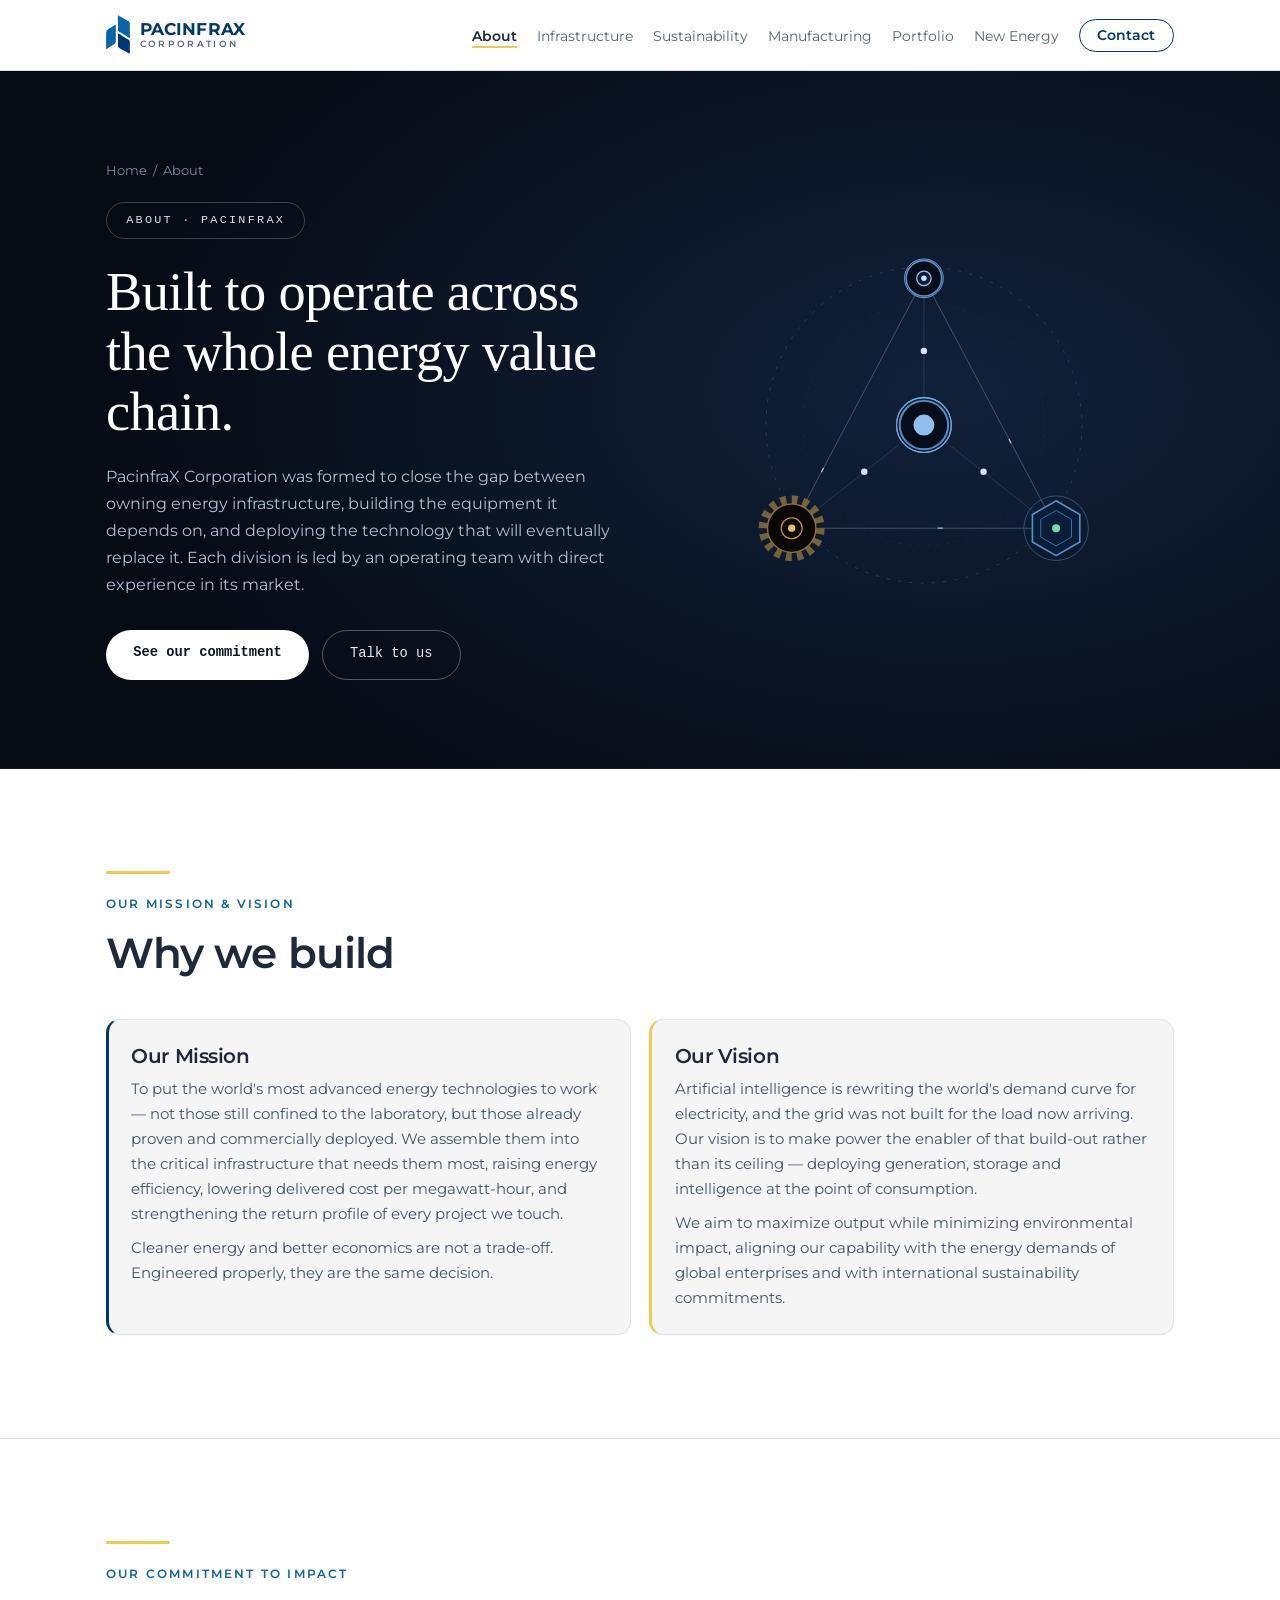
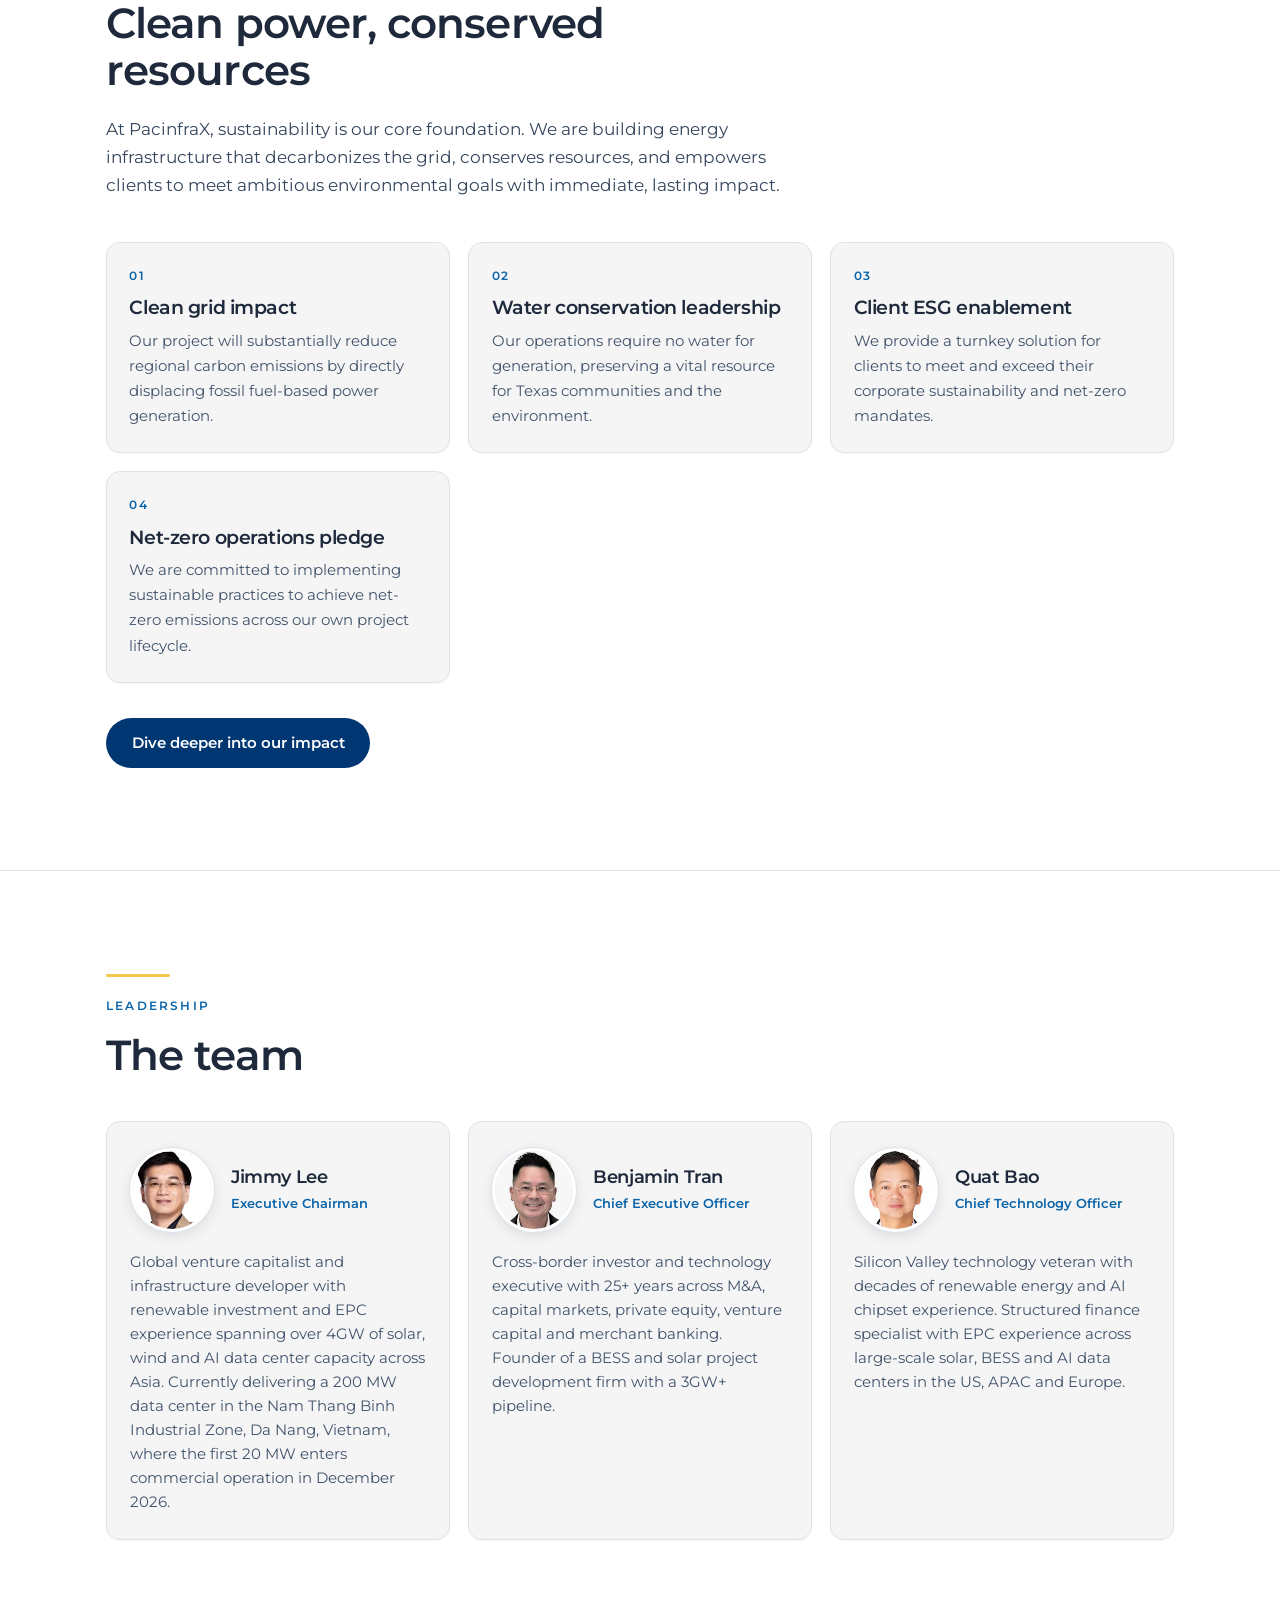
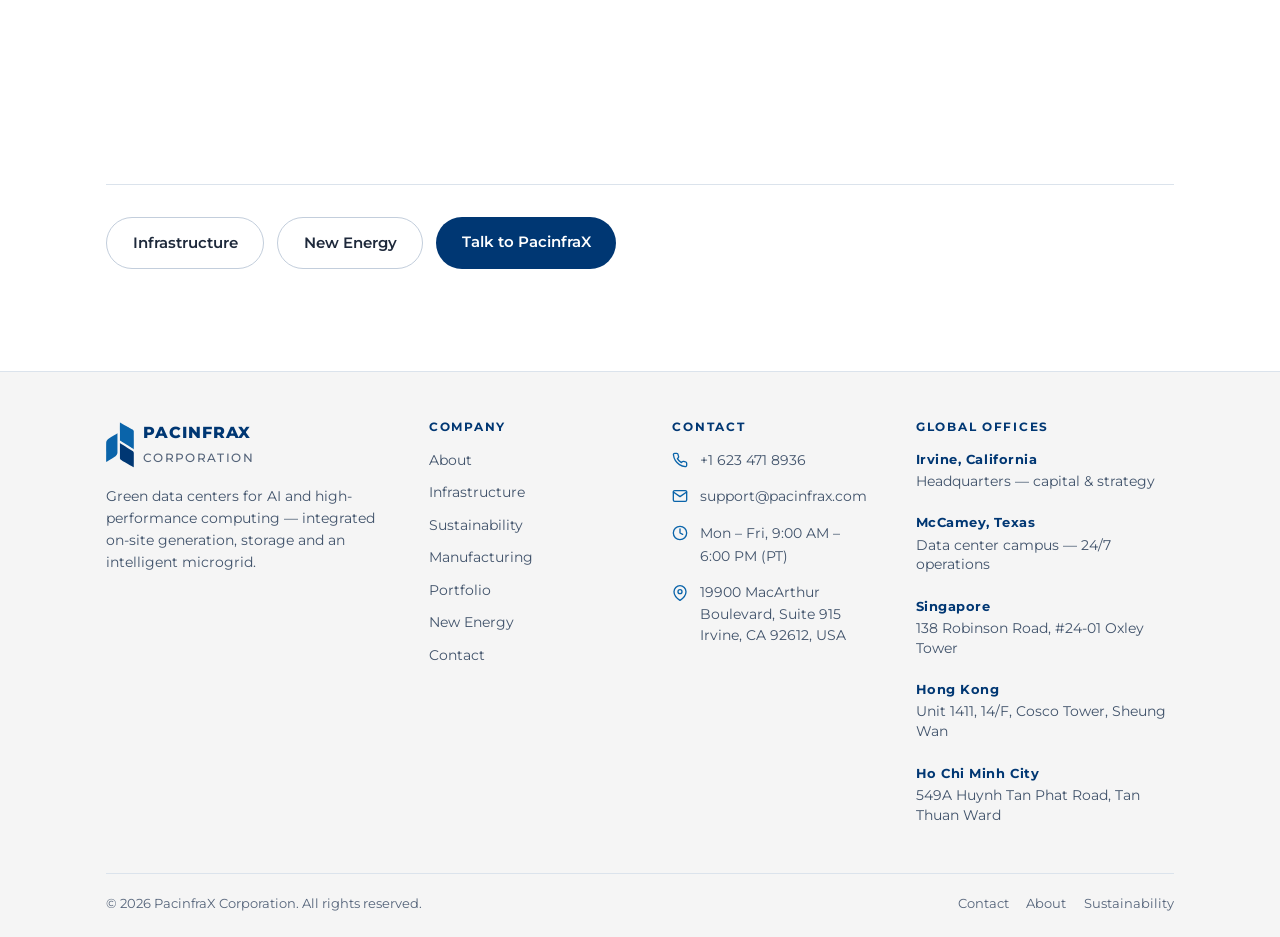
==== about.html @ c0b35119 "Initial commit: PacinfraX site with redesigned contact form Contact page: add section heading and sp" ====
<!DOCTYPE html>
<html lang="en">
<head>
  <meta charset="utf-8">
  <meta name="viewport" content="width=device-width, initial-scale=1">
  <meta name="color-scheme" content="light">
  <meta name="theme-color" content="#003773">

  <title>About — PacinfraX Corporation</title>
  <meta name="description" content="PacinfraX Corporation builds critical AI and energy infrastructure in underserved communities, creating skilled employment and expanding local tax base.">

  <link rel="icon" href="data:image/svg+xml,%3Csvg xmlns='http://www.w3.org/2000/svg' viewBox='0 0 48 48'%3E%3Crect width='48' height='48' rx='10' fill='%23FFFFFF'/%3E%3Cpath d='M20 8 8 15v18l12-7z' fill='%230A64AA'/%3E%3Cpath d='M28 8v18l12 7V15z' fill='%230A64AA'/%3E%3Cpath d='M28 28v12l12 7V35z' fill='%23003773'/%3E%3C/svg%3E">
  <link rel="preconnect" href="https://fonts.googleapis.com">
  <link rel="preconnect" href="https://fonts.gstatic.com" crossorigin>
  <link href="https://fonts.googleapis.com/css2?family=Montserrat:wght@400;500;600;700;800&display=swap" rel="stylesheet">
  <link rel="stylesheet" href="styles.css">
</head>

<body>

<!-- ═══ SITE NAVIGATION ════════════════════════════════════════════════
     The drawer is a checkbox + label. No JavaScript opens or closes it.
     ════════════════════════════════════════════════════════════════════ -->
<nav class="site-nav">
  <input type="checkbox" id="nav-toggle" class="nav-toggle" aria-label="Open navigation menu">

  <div class="wrap">
    <a class="brand" href="index.html">
      <svg viewBox="0 0 1264 2046" width="30" height="49" aria-hidden="true"><path fill="#0A64AA" d="M8.26,1354.25C8.52,935.13 8.63,911.96 10.32,902.00C20.80,840.54 50.66,790.71 98.43,754.98C105.84,749.44 515.99,496.00 517.55,496.00C517.81,496.00 517.90,695.91 517.76,940.25L517.50,1384.50L515.21,1396.00C503.65,1454.18 473.91,1502.65 429.50,1535.69C421.38,1541.73 10.11,1796.00 8.46,1796.00C8.19,1796.00 8.10,1597.21 8.26,1354.25ZM1254.14,1245.00C1248.78,1227.35 1231.68,1203.67 1214.29,1189.83C1210.80,1187.06 1077.80,1103.21 918.73,1003.49L629.50,822.19L629.25,415.10C629.11,191.19 629.17,8.00 629.39,8.00C630.38,8.00 1198.20,328.75 1203.50,332.30C1206.80,334.51 1214.06,340.86 1219.63,346.41C1237.31,364.03 1247.90,383.48 1253.72,409.03C1255.30,415.97 1255.44,442.14 1255.72,781.00C1256.09,1225.00 1256.00,1251.14 1254.14,1245.00Z"/><path fill="#003773" d="M970.58,1877.49C814.42,1789.32 683.35,1714.82 679.32,1711.94C659.83,1698.00 642.95,1674.69 635.17,1651.00C629.09,1632.47 629.61,1664.38 629.28,1287.24L628.98,943.97L637.24,949.14C742.50,1014.97 1199.19,1301.41 1203.50,1304.30C1212.73,1310.49 1228.94,1327.24 1235.59,1337.48C1245.78,1353.16 1252.65,1372.13 1254.96,1390.97C1256.18,1400.89 1256.46,2038.06 1255.25,2037.90C1254.84,2037.85 1126.73,1965.66 970.58,1877.49Z"/></svg>
      <span class="brand-text">
        <span class="brand-name">PACINFRAX</span>
        <i class="brand-suffix">CORPORATION</i>
      </span>
    </a>

    <ul class="nav-links">
        <li><a href="about.html" class="is-active">About</a></li>
        <li><a href="infrastructure.html">Infrastructure</a></li>
        <li><a href="sustainability.html">Sustainability</a></li>
        <li><a href="manufacturing.html">Manufacturing</a></li>
        <li><a href="portfolio.html">Portfolio</a></li>
        <li><a href="new-energy.html">New Energy</a></li>
        <li><a class="nav-cta" href="contact.html">Contact</a></li>
    </ul>

    <label class="nav-burger" for="nav-toggle" aria-hidden="true"><span></span></label>
  </div>

  <div class="nav-drawer" id="nav-drawer">
    <div class="nav-drawer-inner">
        <a href="index.html">Home</a>
        <a href="about.html" class="is-active">About</a>
        <a href="infrastructure.html">Infrastructure</a>
        <a href="sustainability.html">Sustainability</a>
        <a href="manufacturing.html">Manufacturing</a>
        <a href="portfolio.html">Portfolio</a>
        <a href="new-energy.html">New Energy</a>
        <a class="is-cta" href="contact.html">Contact</a>
    </div>
  </div>
</nav>


<!-- ═══ PAGE HERO ══════════════════════════════════════════════════════ -->
<section class="page-hero">
  <div class="wrap page-hero-grid">

    <div class="page-hero-copy">
      <nav class="page-hero-crumb" aria-label="Breadcrumb">
        <a href="index.html">Home</a> &nbsp;/&nbsp; About
      </nav>
      <span class="page-hero-pill">About · PacinfraX</span>
      <h1>Built to operate across the whole energy value chain.</h1>
      <p>PacinfraX Corporation was formed to close the gap between owning energy infrastructure, building the equipment it depends on, and deploying the technology that will eventually replace it. Each division is led by an operating team with direct experience in its market.</p>
      <div class="btn-row">
        <a class="btn-light" href="sustainability.html">See our commitment</a>
        <a class="btn-ghost" href="contact.html">Talk to us</a>
      </div>
    </div>

    <div class="page-hero-art"><svg viewBox="0 0 620 520" xmlns="http://www.w3.org/2000/svg" aria-hidden="true">
  <!-- outer dashed shell -->
  <g class="sv-orbit-dash">
    <circle cx="310" cy="268" r="196" fill="none" stroke="#2C4363"
            stroke-width="1.1" stroke-dasharray="4 10"/>
  </g>
  <circle cx="310" cy="268" r="150" fill="none" stroke="#22354E"
          stroke-width="1" stroke-dasharray="3 9" opacity=".6"/>

  <!-- triangle linking the three divisions -->
  <polygon points="310,86 146,396 474,396" fill="none" stroke="#3E5675" stroke-width="1.2"/>
  <polygon class="sv-trace" points="310,86 146,396 474,396" fill="none"
           stroke="#9EC2E8" stroke-width="1.6"/>

  <!-- spokes from the core -->
  <g stroke="#33496A" stroke-width="1" opacity=".8">
    <path d="M310 268 V96"/><path d="M310 268 L158 388"/><path d="M310 268 L462 388"/>
  </g>
  <circle class="sv-glow" cx="310" cy="176" r="4" fill="#CFE2F7"/>
  <circle class="sv-glow" cx="236" cy="326" r="4" fill="#CFE2F7" style="animation-delay:1.1s"/>
  <circle class="sv-glow" cx="384" cy="326" r="4" fill="#CFE2F7" style="animation-delay:2.2s"/>

  <!-- ── core ─────────────────────────────────────────────── -->
  <circle class="sv-ring-a" cx="310" cy="268" r="34" fill="none" stroke="#6FA8DC" stroke-width="1.4"/>
  <circle class="sv-ring-b" cx="310" cy="268" r="34" fill="none" stroke="#6FA8DC" stroke-width="1.4"/>
  <circle cx="310" cy="268" r="30" fill="#070E1A" stroke="#5B8FC9" stroke-width="2.4"/>
  <circle class="sv-glow" cx="310" cy="268" r="13" fill="#8FC0EC"/>

  <!-- ── vertex 01 · infrastructure ────────────────────────── -->
  <circle class="sv-ring-a" cx="310" cy="86" r="24" fill="none" stroke="#6FA8DC" stroke-width="1.2"/>
  <circle cx="310" cy="86" r="22" fill="#070E1A" stroke="#5B8FC9" stroke-width="2"/>
  <circle cx="310" cy="86" r="9" fill="#0C1F38" stroke="#9EC2E8" stroke-width="1.6"/>
  <circle class="sv-glow" cx="310" cy="86" r="3.4" fill="#CFE2F7"/>

  <!-- ── vertex 02 · manufacturing ─────────────────────────── -->
  <g class="sv-spin-slow" style="transform-box:view-box;transform-origin:146px 396px">
    <path d="M176.0 396.0L187.0 396.0L186.1 404.3L175.4 402.1Z" fill="#8A6F3C" opacity=".85"/><path d="M173.7 407.5L183.9 411.7L179.9 419.0L170.8 412.9Z" fill="#8A6F3C" opacity=".85"/><path d="M167.2 417.2L175.0 425.0L168.5 430.3L162.5 421.1Z" fill="#8A6F3C" opacity=".85"/><path d="M157.5 423.7L161.7 433.9L153.7 436.3L151.6 425.5Z" fill="#8A6F3C" opacity=".85"/><path d="M146.0 426.0L146.0 437.0L137.7 436.1L139.9 425.4Z" fill="#8A6F3C" opacity=".85"/><path d="M134.5 423.7L130.3 433.9L123.0 429.9L129.1 420.8Z" fill="#8A6F3C" opacity=".85"/><path d="M124.8 417.2L117.0 425.0L111.7 418.5L120.9 412.5Z" fill="#8A6F3C" opacity=".85"/><path d="M118.3 407.5L108.1 411.7L105.7 403.7L116.5 401.6Z" fill="#8A6F3C" opacity=".85"/><path d="M116.0 396.0L105.0 396.0L105.9 387.7L116.6 389.9Z" fill="#8A6F3C" opacity=".85"/><path d="M118.3 384.5L108.1 380.3L112.1 373.0L121.2 379.1Z" fill="#8A6F3C" opacity=".85"/><path d="M124.8 374.8L117.0 367.0L123.5 361.7L129.5 370.9Z" fill="#8A6F3C" opacity=".85"/><path d="M134.5 368.3L130.3 358.1L138.3 355.7L140.4 366.5Z" fill="#8A6F3C" opacity=".85"/><path d="M146.0 366.0L146.0 355.0L154.3 355.9L152.1 366.6Z" fill="#8A6F3C" opacity=".85"/><path d="M157.5 368.3L161.7 358.1L169.0 362.1L162.9 371.2Z" fill="#8A6F3C" opacity=".85"/><path d="M167.2 374.8L175.0 367.0L180.3 373.5L171.1 379.5Z" fill="#8A6F3C" opacity=".85"/><path d="M173.7 384.5L183.9 380.3L186.3 388.3L175.5 390.4Z" fill="#8A6F3C" opacity=".85"/>
  </g>
  <circle cx="146" cy="396" r="30" fill="#0B0803" stroke="#8A6F3C" stroke-width="1.8"/>
  <circle cx="146" cy="396" r="13" fill="none" stroke="#C9A227" stroke-width="1.4"/>
  <circle cx="146" cy="396" r="4.5" fill="#E3C05A"/>

  <!-- ── vertex 03 · new energy ────────────────────────────── -->
  <circle cx="474" cy="396" r="40" fill="none" stroke="#2F5580" stroke-width="1.2"/>
  <polygon points="474.0,362.0 503.4,379.0 503.4,413.0 474.0,430.0 444.6,413.0 444.6,379.0" fill="#0A1E3A" stroke="#5B8FC9" stroke-width="2"/>
  <polygon points="474.0,374.0 493.1,385.0 493.1,407.0 474.0,418.0 454.9,407.0 454.9,385.0" fill="none" stroke="#3E6FA8" stroke-width="1.2"/>
  <circle class="sv-glow" cx="474" cy="396" r="5" fill="#7FD4A8"/>
</svg></div>

  </div>
</section>


<!-- ═══ MISSION & VISION ═══════════════════════════════════════════════ -->
<section class="section" id="mission">
  <div class="wrap">
    <div class="gold-rule"></div>
    <div class="eyebrow">Our Mission &amp; Vision</div>
    <h2>Why we build</h2>

    <div class="grid grid-2">
      <div class="card mv-card mv-card--mission">
        <h3>Our Mission</h3>
        <p>To put the world's most advanced energy technologies to work &mdash; not those still
           confined to the laboratory, but those already proven and commercially deployed. We
           assemble them into the critical infrastructure that needs them most, raising energy
           efficiency, lowering delivered cost per megawatt-hour, and strengthening the return
           profile of every project we touch.</p>
        <p>Cleaner energy and better economics are not a trade-off. Engineered properly, they
           are the same decision.</p>
      </div>

      <div class="card mv-card mv-card--vision">
        <h3>Our Vision</h3>
        <p>Artificial intelligence is rewriting the world's demand curve for electricity, and the
           grid was not built for the load now arriving. Our vision is to make power the enabler
           of that build-out rather than its ceiling &mdash; deploying generation, storage and
           intelligence at the point of consumption.</p>
        <p>We aim to maximize output while minimizing environmental impact, aligning our capability
           with the energy demands of global enterprises and with international sustainability
           commitments.</p>
      </div>
    </div>
  </div>
</section>

<!-- ═══ COMMITMENT TO IMPACT ═══════════════════════════════════════════ -->
<section class="section rule impact" id="impact">
  <div class="wrap">
    <div class="gold-rule"></div>
    <div class="eyebrow">Our Commitment to Impact</div>
    <h2>Clean power, conserved resources</h2>
    <p class="lead">At PacinfraX, sustainability is our core foundation. We are building energy
       infrastructure that decarbonizes the grid, conserves resources, and empowers clients to meet
       ambitious environmental goals with immediate, lasting impact.</p>

    <div class="grid grid-2">
      <div class="card">
        <div class="card-label">01</div>
        <h3>Clean grid impact</h3>
        <p>Our project will substantially reduce regional carbon emissions by directly displacing
           fossil fuel-based power generation.</p>
      </div>
      <div class="card">
        <div class="card-label">02</div>
        <h3>Water conservation leadership</h3>
        <p>Our operations require no water for generation, preserving a vital resource for Texas
           communities and the environment.</p>
      </div>
      <div class="card">
        <div class="card-label">03</div>
        <h3>Client ESG enablement</h3>
        <p>We provide a turnkey solution for clients to meet and exceed their corporate
           sustainability and net-zero mandates.</p>
      </div>
      <div class="card">
        <div class="card-label">04</div>
        <h3>Net-zero operations pledge</h3>
        <p>We are committed to implementing sustainable practices to achieve net-zero emissions
           across our own project lifecycle.</p>
      </div>
    </div>

    <div class="btn-row">
      <a class="btn btn-primary" href="new-energy.html">Dive deeper into our impact</a>
    </div>
  </div>
</section>

<!-- ═══ LEADERSHIP ═════════════════════════════════════════════════════ -->
<section class="section rule" id="divisions">
  <div class="wrap">
    <div class="gold-rule"></div>
    <div class="eyebrow">Leadership</div>
    <h2>The team</h2>
    <div class="team-grid">
      <div class="team-card">
        <div class="team-head">
          <img class="team-avatar" src="[data-uri]" alt="Jimmy Lee"
               loading="lazy" decoding="async" width="320" height="320">
          <div>
            <h3>Jimmy Lee</h3>
            <div class="team-role">Executive Chairman</div>
          </div>
        </div>
        <p>Global venture capitalist and infrastructure developer with renewable investment and EPC experience spanning over 4GW of solar, wind and AI data center capacity across Asia. Currently delivering a 200 MW data center in the Nam Thang Binh Industrial Zone, Da Nang, Vietnam, where the first 20 MW enters commercial operation in December 2026.</p>
      </div>

      <div class="team-card">
        <div class="team-head">
          <img class="team-avatar" src="[data-uri]" alt="Benjamin Tran"
               loading="lazy" decoding="async" width="320" height="320">
          <div>
            <h3>Benjamin Tran</h3>
            <div class="team-role">Chief Executive Officer</div>
          </div>
        </div>
        <p>Cross-border investor and technology executive with 25+ years across M&amp;A, capital markets, private equity, venture capital and merchant banking. Founder of a BESS and solar project development firm with a 3GW+ pipeline.</p>
      </div>

      <div class="team-card">
        <div class="team-head">
          <img class="team-avatar" src="[data-uri]" alt="Quat Bao"
               loading="lazy" decoding="async" width="320" height="320">
          <div>
            <h3>Quat Bao</h3>
            <div class="team-role">Chief Technology Officer</div>
          </div>
        </div>
        <p>Silicon Valley technology veteran with decades of renewable energy and AI chipset experience. Structured finance specialist with EPC experience across large-scale solar, BESS and AI data centers in the US, APAC and Europe.</p>
      </div>
    </div>
  </div>
</section>

<!-- ═══ ONWARD NAVIGATION ══════════════════════════════════════════════ -->
<section class="section">
  <div class="wrap">
    <div class="page-next">
      <a class="btn btn-secondary" href="infrastructure.html">Infrastructure</a>
      <a class="btn btn-secondary" href="new-energy.html">New Energy</a>
      <a class="btn btn-primary" href="contact.html">Talk to PacinfraX</a>
    </div>
  </div>
</section>


<!-- ═══ FOOTER ═════════════════════════════════════════════════════════ -->
<footer class="site-footer">
  <div class="wrap">
    <div class="footer-top">

      <div class="footer-col footer-brand">
        <a class="brand" href="index.html" aria-label="PacinfraX Corporation home">
          <svg viewBox="0 0 1264 2046" width="30" height="49" aria-hidden="true"><path fill="#0A64AA" d="M8.26,1354.25C8.52,935.13 8.63,911.96 10.32,902.00C20.80,840.54 50.66,790.71 98.43,754.98C105.84,749.44 515.99,496.00 517.55,496.00C517.81,496.00 517.90,695.91 517.76,940.25L517.50,1384.50L515.21,1396.00C503.65,1454.18 473.91,1502.65 429.50,1535.69C421.38,1541.73 10.11,1796.00 8.46,1796.00C8.19,1796.00 8.10,1597.21 8.26,1354.25ZM1254.14,1245.00C1248.78,1227.35 1231.68,1203.67 1214.29,1189.83C1210.80,1187.06 1077.80,1103.21 918.73,1003.49L629.50,822.19L629.25,415.10C629.11,191.19 629.17,8.00 629.39,8.00C630.38,8.00 1198.20,328.75 1203.50,332.30C1206.80,334.51 1214.06,340.86 1219.63,346.41C1237.31,364.03 1247.90,383.48 1253.72,409.03C1255.30,415.97 1255.44,442.14 1255.72,781.00C1256.09,1225.00 1256.00,1251.14 1254.14,1245.00Z"/><path fill="#003773" d="M970.58,1877.49C814.42,1789.32 683.35,1714.82 679.32,1711.94C659.83,1698.00 642.95,1674.69 635.17,1651.00C629.09,1632.47 629.61,1664.38 629.28,1287.24L628.98,943.97L637.24,949.14C742.50,1014.97 1199.19,1301.41 1203.50,1304.30C1212.73,1310.49 1228.94,1327.24 1235.59,1337.48C1245.78,1353.16 1252.65,1372.13 1254.96,1390.97C1256.18,1400.89 1256.46,2038.06 1255.25,2037.90C1254.84,2037.85 1126.73,1965.66 970.58,1877.49Z"/></svg>
          <span>
            <span class="brand-name">PACINFRAX</span><br>
            <i class="brand-suffix">CORPORATION</i>
          </span>
        </a>
        <p>Green data centers for AI and high-performance computing &mdash; integrated on-site generation, storage and an intelligent microgrid.</p>
      </div>

      <div class="footer-col">
        <h4>Company</h4>
        <ul>
          <li><a href="about.html">About</a></li>
          <li><a href="infrastructure.html">Infrastructure</a></li>
          <li><a href="sustainability.html">Sustainability</a></li>
          <li><a href="manufacturing.html">Manufacturing</a></li>
          <li><a href="portfolio.html">Portfolio</a></li>
          <li><a href="new-energy.html">New Energy</a></li>
          <li><a href="contact.html">Contact</a></li>
        </ul>
      </div>

      <div class="footer-col">
        <h4>Contact</h4>
        <div class="footer-contact">
          <div class="footer-contact-row">
            <svg viewBox="0 0 24 24" fill="none" stroke="currentColor" stroke-width="2" stroke-linecap="round" stroke-linejoin="round"><path d="M22 16.92v3a2 2 0 0 1-2.18 2 19.79 19.79 0 0 1-8.63-3.07 19.5 19.5 0 0 1-6-6 19.79 19.79 0 0 1-3.07-8.67A2 2 0 0 1 4.11 2h3a2 2 0 0 1 2 1.72 12.84 12.84 0 0 0 .7 2.81 2 2 0 0 1-.45 2.11L8.09 9.91a16 16 0 0 0 6 6l1.27-1.27a2 2 0 0 1 2.11-.45 12.84 12.84 0 0 0 2.81.7A2 2 0 0 1 22 16.92z"/></svg>
            <a href="tel:+16234718936">+1 623 471 8936</a>
          </div>
          <div class="footer-contact-row">
            <svg viewBox="0 0 24 24" fill="none" stroke="currentColor" stroke-width="2" stroke-linecap="round" stroke-linejoin="round"><path d="M4 4h16c1.1 0 2 .9 2 2v12c0 1.1-.9 2-2 2H4c-1.1 0-2-.9-2-2V6c0-1.1.9-2 2-2z"/><polyline points="22,6 12,13 2,6"/></svg>
            <a href="mailto:support@pacinfrax.com">support@pacinfrax.com</a>
          </div>
          <div class="footer-contact-row">
            <svg viewBox="0 0 24 24" fill="none" stroke="currentColor" stroke-width="2" stroke-linecap="round" stroke-linejoin="round"><circle cx="12" cy="12" r="10"/><polyline points="12 6 12 12 16 14"/></svg>
            <span>Mon &ndash; Fri, 9:00 AM &ndash; 6:00 PM (PT)</span>
          </div>
          <div class="footer-contact-row">
            <svg viewBox="0 0 24 24" fill="none" stroke="currentColor" stroke-width="2" stroke-linecap="round" stroke-linejoin="round"><path d="M21 10c0 7-9 13-9 13s-9-6-9-13a9 9 0 0 1 18 0z"/><circle cx="12" cy="10" r="3"/></svg>
            <address>19900 MacArthur Boulevard, Suite 915<br>Irvine, CA 92612, USA</address>
          </div>
        </div>
      </div>

      <div class="footer-col">
        <h4>Global Offices</h4>
        <ul class="footer-offices">
          <li><b>Irvine, California</b><span>Headquarters &mdash; capital &amp; strategy</span></li>
          <li><b>McCamey, Texas</b><span>Data center campus &mdash; 24/7 operations</span></li>
          <li><b>Singapore</b><span>138 Robinson Road, #24-01 Oxley Tower</span></li>
          <li><b>Hong Kong</b><span>Unit 1411, 14/F, Cosco Tower, Sheung Wan</span></li>
          <li><b>Ho Chi Minh City</b><span>549A Huynh Tan Phat Road, Tan Thuan Ward</span></li>
        </ul>
      </div>

    </div>

    <div class="footer-bottom">
      <span>&copy; 2026 PacinfraX Corporation. All rights reserved.</span>
      <nav aria-label="Legal">
        <a href="contact.html">Contact</a>
        <a href="about.html">About</a>
        <a href="sustainability.html">Sustainability</a>
      </nav>
    </div>
  </div>
</footer>


<!-- Progressive enhancement only: closes the drawer after a link is tapped.
     Navigation works identically without it. -->
<script>
(function () {
  var toggle = document.getElementById('nav-toggle');
  var drawer = document.getElementById('nav-drawer');
  if (!toggle || !drawer) return;
  drawer.addEventListener('click', function (e) {
    if (e.target.closest('a')) toggle.checked = false;
  });
})();
</script>

</body>
</html>
---- styles.css ----
/* ==========================================================================
   PACINFRAX CORPORATION — STYLESHEET
   --------------------------------------------------------------------------
   Single stylesheet shared by every page. No build step, no preprocessor.

   CONTENTS
     01  Design tokens .......... brand colors, spacing, type scale
     02  Base & reset
     03  Layout primitives ...... .wrap, .section, .rule
     04  Typography ............. headings, .lead, .eyebrow, .gold-rule
     05  Navigation ............. desktop nav + CSS-only mobile drawer
     06  Buttons
     07  Hero
     08  Cards & grids .......... .card, .grid-2, .grid-3, .grid-4
     09  Orbital system ......... animated platform diagram (index)
     10  Theme cycle ............ 3-business panels (index)
     11  Metrics ................ .stat-band, .kpi-row, .metric-panel
     12  Specification lists
     13  Team
     14  Forms
     15  Footer
     16  Motion preferences

   CONVENTIONS
     · Colors are only ever referenced through custom properties (section 01).
       Change a brand color once there and it propagates everywhere.
     · Class names are lowercase, hyphenated, and describe the component
       rather than its appearance (.stat-band, not .blue-box).
     · Layout uses CSS Grid with auto-fit so components reflow without
       breakpoint-specific overrides wherever possible.
     · All animation is CSS keyframes. No JavaScript drives any visual state.
       Content is never hidden pending an animation — if animation fails,
       the page degrades to a readable static layout.
   ========================================================================== */


/* ==========================================================================
   01 · DESIGN TOKENS
   Source: PacinfraX brand guideline (PACINFRAX-COR.ai)
   ========================================================================== */
:root {
  /* --- brand palette --- */
  --color-navy:        #003773;  /* primary   — buttons, panels, wordmark   */
  --color-blue:        #0A64AA;  /* secondary — eyebrows, figures, icons    */
  --color-gold:        #F2C94C;  /* accent    — rules, active indicators    */
  --color-gold-ink:    #7A5B00;  /* accent, safe for text on white          */
  --color-slate:       #1E293B;  /* primary text                            */
  --color-cream:       #FFECD4;  /* brand tint                              */

  /* --- surfaces & text --- */
  --color-bg:          #FFFFFF;
  --color-surface:     #F5F5F5;  /* cards, raised blocks                    */
  --color-border:      #DBE3EC;
  --color-text:        var(--color-slate);
  --color-text-muted:  #55647A;
  --color-text-body:   #41536B;
  --color-text-lead:   #34455C;

  /* --- typography --- */
  --font-sans: 'Montserrat', -apple-system, BlinkMacSystemFont,
               'Segoe UI Variable', 'Segoe UI', sans-serif;

  /* --- layout --- */
  --wrap-max:  1180px;
  --wrap-pad:  clamp(1.25rem, 5vw, 3.5rem);
  --radius:    14px;
  --radius-lg: 16px;

  /* --- elevation --- */
  --shadow-sm: 0 1px 2px rgba(30, 41, 59, .04);
  --shadow-md: 0 8px 24px rgba(30, 41, 59, .08);
  --shadow-lg: 0 10px 28px rgba(0, 55, 115, .13);

  /* --- motion --- */
  --ease: cubic-bezier(.2, .8, .2, 1);
}


/* ==========================================================================
   02 · BASE & RESET
   ========================================================================== */
*, *::before, *::after { box-sizing: border-box; }

html {
  scroll-behavior: smooth;
  -webkit-text-size-adjust: 100%;
}

body {
  margin: 0;
  background: var(--color-bg);
  color: var(--color-text);
  font-family: var(--font-sans);
  font-size: clamp(1rem, .4vw + .92rem, 1.08rem);
  line-height: 1.65;
  overflow-x: hidden;
  -webkit-font-smoothing: antialiased;
}

img, svg { max-width: 100%; display: block; }
a        { color: inherit; }


/* ==========================================================================
   03 · LAYOUT PRIMITIVES
   .wrap     — centered max-width container, used inside every <section>
   .section  — vertical rhythm
   .rule     — hairline divider above a section
   ========================================================================== */
.wrap {
  width: 100%;
  max-width: var(--wrap-max);
  margin-inline: auto;
  padding-inline: var(--wrap-pad);
}

.section { padding-block: clamp(3.5rem, 8vw, 6.5rem); position: relative; }
.rule    { border-top: 1px solid var(--color-border); }

/* two-column split; stacks below 900px */
.split { display: grid; gap: clamp(1.6rem, 4vw, 3.4rem); align-items: start; }
@media (min-width: 900px) { .split { grid-template-columns: 1.02fr .98fr; } }


/* ==========================================================================
   04 · TYPOGRAPHY
   ========================================================================== */
h1, h2, h3, h4 {
  margin: 0;
  line-height: 1.14;
  letter-spacing: -.022em;
  font-weight: 600;
}
h1 { font-size: clamp(1.95rem, 5vw,   3.7rem);  max-width: 19ch; }
h2 { font-size: clamp(1.65rem, 3.4vw, 2.6rem);  max-width: 24ch; }
h3 { font-size: clamp(1.12rem, 1.5vw, 1.3rem); }

p {
  margin: 1rem 0 0;
  color: var(--color-text-body);
  max-width: 66ch;
}
strong { color: var(--color-text); font-weight: 600; }

/* section label above an h2 */
.eyebrow {
  font-size: .72rem;
  letter-spacing: .19em;
  text-transform: uppercase;
  color: var(--color-blue);
  font-weight: 600;
  margin-bottom: 1rem;
}

/* intro paragraph under a heading */
.lead {
  font-size: clamp(1.06rem, 1.3vw, 1.24rem);
  color: var(--color-text-lead);
  max-width: 62ch;
  margin: 1.35rem 0 0;
}

/* short gold bar used to open a major section */
.gold-rule {
  height: 3px;
  width: 64px;
  background: var(--color-gold);
  border-radius: 3px;
  margin-bottom: 1.3rem;
}

.text-blue { color: var(--color-blue); }


/* ==========================================================================
   05 · NAVIGATION
   The mobile drawer is a hidden checkbox plus a <label>. No JavaScript is
   involved in opening or closing it, so it cannot fail on any device.
   ========================================================================== */
.site-nav {
  position: sticky;
  top: 0;
  z-index: 60;
  background: rgba(255, 255, 255, .93);
  -webkit-backdrop-filter: blur(12px);
          backdrop-filter: blur(12px);
  border-bottom: 1px solid var(--color-border);
}
.site-nav .wrap {
  display: flex;
  align-items: center;
  justify-content: space-between;
  gap: 1rem;
  padding-block: .95rem;
}

/* --- brand lockup --- */
.brand { display: flex; align-items: center; gap: .6rem; text-decoration: none; }
.brand svg { width: 24px; height: auto; flex: none; }
.brand-text   { display: flex; flex-direction: column; line-height: 1; }
.brand-name   { font-weight: 700; font-size: 1.06rem; letter-spacing: .01em;
                color: var(--color-navy); }
.brand-suffix { font-style: normal; font-size: .56rem; letter-spacing: .26em;
                color: var(--color-text-muted); font-weight: 600; margin-top: 2px; }

/* --- desktop links --- */
.nav-links { display: flex; gap: 1.25rem; list-style: none; margin: 0; padding: 0;
             align-items: center; }
.nav-links a { text-decoration: none; color: var(--color-text-muted);
               font-size: .855rem; white-space: nowrap; transition: color .2s; }
.nav-links a:hover { color: var(--color-text); }
.nav-links a.is-active { color: var(--color-text); font-weight: 600;
                         border-bottom: 2px solid var(--color-gold); padding-bottom: 2px; }

.nav-cta { border: 1px solid var(--color-navy); color: var(--color-navy) !important;
           border-radius: 100px; padding: .45rem 1.1rem; font-weight: 600; }
.nav-cta:hover { background: var(--color-navy); color: #FFF !important; }

/* --- mobile drawer (checkbox + label) --- */
.nav-toggle { position: absolute; width: 1px; height: 1px; opacity: 0;
              margin: 0; pointer-events: none; }

.nav-burger { display: none; position: relative; width: 26px; height: 18px;
              cursor: pointer; flex: none;
              -webkit-tap-highlight-color: transparent; touch-action: manipulation; }
.nav-burger span,
.nav-burger::before,
.nav-burger::after { content: ''; position: absolute; left: 0; right: 0; height: 2px;
                     background: var(--color-text); border-radius: 2px;
                     transition: transform .3s, opacity .2s; }
.nav-burger::before { top: 0; }
.nav-burger span    { top: 8px; }
.nav-burger::after  { top: 16px; }

.nav-toggle:checked ~ .wrap .nav-burger::before { transform: translateY(8px)  rotate(45deg); }
.nav-toggle:checked ~ .wrap .nav-burger span    { opacity: 0; }
.nav-toggle:checked ~ .wrap .nav-burger::after  { transform: translateY(-8px) rotate(-45deg); }

.nav-drawer { display: none; }

@media (max-width: 1080px) {
  .nav-links  { display: none; }
  .nav-burger { display: block; }

  .nav-drawer {
    display: block;
    max-height: 0;
    overflow: hidden;
    background: rgba(255, 255, 255, .99);
    transition: max-height .38s var(--ease);
  }
  .nav-toggle:checked ~ .nav-drawer {
    max-height: 70vh;
    overflow-y: auto;
    border-top: 1px solid var(--color-border);
  }
  .nav-drawer-inner { padding: .3rem var(--wrap-pad) 1.2rem; }
  .nav-drawer a {
    display: block;
    padding: .85rem 0;
    color: var(--color-text-muted);
    text-decoration: none;
    border-bottom: 1px solid var(--color-border);
    font-size: 1.02rem;
  }
  .nav-drawer a.is-active { color: var(--color-text); font-weight: 600; }
  .nav-drawer a.is-cta    { color: var(--color-navy); font-weight: 600; }
}


/* ==========================================================================
   06 · BUTTONS
   ========================================================================== */
.btn {
  display: inline-block;
  text-decoration: none;
  border-radius: 100px;
  padding: .78rem 1.6rem;
  font-weight: 600;
  font-size: .95rem;
  transition: .2s;
}
.btn-primary   { background: var(--color-navy); color: #FFF; }
.btn-primary:hover { background: #00264F; }

.btn-secondary { border: 1px solid #C3CEDC; color: var(--color-text); background: #FFF; }
.btn-secondary:hover { border-color: var(--color-text-muted); background: var(--color-surface); }

.btn-row { display: flex; flex-wrap: wrap; gap: .8rem; margin-top: 2.2rem; }

/* onward navigation at the foot of a page */
.page-next {
  display: flex; flex-wrap: wrap; gap: .8rem; margin-top: 2.4rem;
  border-top: 1px solid var(--color-border); padding-top: 2rem;
}


/* ==========================================================================
   07 · HERO
   ========================================================================== */
.hero {
  padding-top: clamp(3.5rem, 9vw, 6rem);
  padding-bottom: clamp(2.5rem, 6vw, 4rem);
  overflow: hidden;
}
.hero .wrap { position: relative; z-index: 2; }

/* interior page header */
.page-head {
  padding: clamp(3rem, 7vw, 5rem) 0 clamp(1.5rem, 3vw, 2.5rem);
  position: relative; overflow: hidden;
}
.page-head .wrap { position: relative; z-index: 2; }
.page-head h1 { max-width: 22ch; }

.breadcrumb { font-size: .8rem; color: var(--color-text-muted); margin-bottom: 1.1rem; }
.breadcrumb a { color: inherit; text-decoration: none; }
.breadcrumb a:hover { color: var(--color-text); }

/* --- decorative background wash (purely presentational) --- */
.hero-fx { position: absolute; inset: 0; overflow: hidden;
           pointer-events: none; z-index: 0; }
.hero-fx span { position: absolute; display: block; border-radius: 50%;
                will-change: transform; }
.hero-fx .fx-1 {
  width: 70vw; height: 70vw; max-width: 720px; max-height: 720px;
  right: -16%; top: -24%;
  background: radial-gradient(circle, rgba(10,100,170,.16), rgba(10,100,170,0) 68%);
  animation: fx-drift-a 24s ease-in-out infinite alternate;
}
.hero-fx .fx-2 {
  width: 64vw; height: 64vw; max-width: 640px; max-height: 640px;
  left: -20%; top: 18%;
  background: radial-gradient(circle, rgba(242,201,76,.22), rgba(242,201,76,0) 68%);
  animation: fx-drift-b 31s ease-in-out infinite alternate;
}
@keyframes fx-drift-a {
  from { transform: translate3d(0,0,0) scale(1); }
  to   { transform: translate3d(-8%, 9%, 0) scale(1.16); }
}
@keyframes fx-drift-b {
  from { transform: translate3d(0,0,0) scale(1.08); }
  to   { transform: translate3d(9%, -7%, 0) scale(.94); }
}

/* status pill above the h1 */
.tagline-pill {
  display: inline-flex; align-items: center; gap: .5rem;
  border: 1px solid var(--color-border); background: #FFF;
  box-shadow: var(--shadow-sm);
  border-radius: 100px; padding: .4rem .95rem;
  font-size: .8rem; color: var(--color-text-muted); margin-bottom: 1.5rem;
}
.tagline-pill .dot {
  width: 7px; height: 7px; border-radius: 50%;
  background: var(--color-blue); flex: none;
  animation: dot-pulse 2.6s ease-in-out infinite;
}
@keyframes dot-pulse {
  0%, 100% { opacity: .45; transform: scale(.85); }
  50%      { opacity: 1;   transform: scale(1.15); }
}


/* ==========================================================================
   08 · CARDS & GRIDS
   Use .grid with one of the column modifiers. All auto-fit, so they
   collapse without extra breakpoints.
   ========================================================================== */
.grid   { display: grid; gap: 1.15rem; margin-top: 2.6rem; }
.grid-2 { grid-template-columns: repeat(auto-fit, minmax(300px, 1fr)); }
.grid-3 { grid-template-columns: repeat(auto-fit, minmax(268px, 1fr)); }

/* fixed 4-up that steps 4 → 2 → 1 */
.grid-4 { grid-template-columns: 1fr; }
@media (min-width: 620px)  { .grid-4 { grid-template-columns: 1fr 1fr; } }
@media (min-width: 1000px) { .grid-4 { grid-template-columns: repeat(4, 1fr); } }

.card {
  background: var(--color-surface);
  border: 1px solid var(--color-border);
  border-radius: var(--radius);
  padding: 1.5rem 1.4rem;
  box-shadow: var(--shadow-sm);
  transition: border-color .25s, transform .25s, box-shadow .25s;
}
.card:hover { border-color: #B9C6D6; transform: translateY(-2px);
              box-shadow: var(--shadow-md); }
.card h3 { margin-bottom: .2rem; }
.card p  { font-size: .95rem; margin-top: .55rem; }

/* small uppercase label at the top of a card */
.card-label {
  font-size: .72rem; letter-spacing: .15em; text-transform: uppercase;
  color: var(--color-blue); font-weight: 600; margin-bottom: .7rem;
}

/* pill tag inside a card */
.chip {
  display: inline-block;
  font-size: .7rem; letter-spacing: .08em; text-transform: uppercase;
  color: var(--color-navy);
  border: 1px solid #BBD4EA; background: #EDF4FB;
  border-radius: 100px; padding: .2rem .6rem;
  margin-top: .9rem; font-weight: 600;
}

/* whole-card link (used on the index) */
.card-link { text-decoration: none; }
.card-link .card-more { color: var(--color-blue); font-size: .88rem; font-weight: 600; }


/* ==========================================================================
   09 · ORBITAL SYSTEM  (index only)
   --------------------------------------------------------------------------
   Structure, outermost to innermost:

     .orbit               square stage, sets --radius-inner/--radius-outer
       .orbit-halo        pulsing glow behind the mark
       .orbit-center      the PacinfraX mark
       .orbit-ring        rotates continuously (this is the orbit itself)
         .orbit-node      positioned at --angle and pushed out by --radius
           .orbit-spin    counter-rotates the ring animation
             .orbit-fix   counter-rotates the static --angle
               .orbit-icon / .orbit-label

   The two counter-rotation layers are what keep icons and labels upright
   while they travel. Remove either and they tumble.

   TO ADD AN ICON: append a .orbit-node to a ring and give it a --angle.
   Space angles evenly: 360 / number-of-nodes-on-that-ring.
   ========================================================================== */
/* two-column: copy left, diagram right. Stacks below 940px. */
.orbit-section { padding-block: clamp(2.6rem, 6vw, 4.4rem); }
.orbit-layout { display: grid; gap: clamp(1.6rem, 4vw, 3.4rem); align-items: center; }
@media (min-width: 940px) { .orbit-layout { grid-template-columns: .92fr 1.08fr; } }
.orbit-copy h2 { max-width: 17ch; }
.orbit-copy p  { font-size: .98rem; }
.orbit-copy .btn-row { margin-top: 1.6rem; }

.orbit {
  position: relative;
  width: min(520px, 88vw);
  aspect-ratio: 1;
  margin-inline: auto;
  --radius-inner: 134px;
  --radius-outer: 210px;
  --node-size:    54px;
}
@media (max-width: 620px) {
  .orbit { --radius-inner: 92px; --radius-outer: 140px; --node-size: 42px; }
}
@media (max-width: 380px) {
  .orbit { --radius-inner: 78px; --radius-outer: 118px; --node-size: 36px; }
}

/* dashed orbit paths */
.orbit::before,
.orbit::after {
  content: ''; position: absolute; top: 50%; left: 50%;
  border-radius: 50%; border: 1px dashed rgba(10, 100, 170, .22);
  pointer-events: none;
}
.orbit::before {
  width:  calc(var(--radius-inner) * 2); height: calc(var(--radius-inner) * 2);
  margin: calc(var(--radius-inner) * -1) 0 0 calc(var(--radius-inner) * -1);
}
.orbit::after {
  width:  calc(var(--radius-outer) * 2); height: calc(var(--radius-outer) * 2);
  margin: calc(var(--radius-outer) * -1) 0 0 calc(var(--radius-outer) * -1);
}

.orbit-center {
  position: absolute; top: 50%; left: 50%; z-index: 3;
  width: clamp(74px, 13vw, 104px); height: auto;
  transform: translate(-50%, -50%);
  filter: drop-shadow(0 6px 22px rgba(0, 55, 115, .22));
}
.orbit-center svg { width: 100%; height: auto; }

.orbit-halo {
  position: absolute; top: 50%; left: 50%; z-index: 1;
  width: clamp(130px, 22vw, 180px); aspect-ratio: 1; border-radius: 50%;
  transform: translate(-50%, -50%);
  background: radial-gradient(circle, rgba(242,201,76,.20), rgba(242,201,76,0) 66%);
  animation: orbit-breathe 7s ease-in-out infinite;
}
@keyframes orbit-breathe {
  0%, 100% { opacity: .5; transform: translate(-50%, -50%) scale(.9);  }
  50%      { opacity: 1;  transform: translate(-50%, -50%) scale(1.1); }
}

.orbit-ring { position: absolute; inset: 0; z-index: 2;
              animation: orbit-spin var(--duration) linear infinite; }
.orbit-ring--inner { --radius: var(--radius-inner); --duration: 34s; }
.orbit-ring--outer { --radius: var(--radius-outer); --duration: 56s;
                     animation-direction: reverse; }
@keyframes orbit-spin { to { transform: rotate(360deg); } }

.orbit-node {
  position: absolute; top: 50%; left: 50%;
  width: var(--node-size); height: var(--node-size);
  margin: calc(var(--node-size) / -2) 0 0 calc(var(--node-size) / -2);
  transform: rotate(var(--angle)) translateY(calc(var(--radius) * -1));
}
.orbit-spin {
  display: block; width: 100%; height: 100%;
  animation: orbit-spin var(--duration) linear infinite reverse;
}
.orbit-ring--outer .orbit-spin { animation-direction: normal; }

.orbit-fix { display: block; width: 100%; height: 100%;
             transform: rotate(calc(var(--angle) * -1)); }

.orbit-icon {
  display: grid; place-items: center; width: 100%; height: 100%;
  border-radius: 50%; background: #FFF;
  border: 1px solid var(--color-border);
  box-shadow: 0 3px 12px rgba(30, 41, 59, .10);
}
.orbit-icon svg { width: 52%; height: 52%; }

.orbit-label {
  position: absolute; top: calc(100% + 5px); left: 50%;
  transform: translateX(-50%);
  font-size: .58rem; letter-spacing: .11em; text-transform: uppercase;
  color: var(--color-text-muted); font-weight: 600; white-space: nowrap;
}
@media (max-width: 620px) {
  .orbit-label { font-size: .5rem; letter-spacing: .06em; }
}


/* ==========================================================================
   10 · THEME CYCLE  (index only)
   --------------------------------------------------------------------------
   Three business panels. All render in normal flow at full opacity; the
   animation only adds emphasis (gold sweep, lift, border). If no animation
   runs, all three remain fully readable — the panels are never hidden.

   TO ADD A PANEL: append a .theme-panel and add matching nth-child
   animation-delay rules below. Keep the cycle length divisible by the
   panel count (currently 18s / 3 = 6s each).
   ========================================================================== */
.theme-grid { display: grid; gap: 1.15rem; margin-top: 2.4rem;
              grid-template-columns: 1fr; }
@media (min-width: 860px) { .theme-grid { grid-template-columns: repeat(3, 1fr); } }

.theme-panel {
  position: relative; overflow: hidden;
  background: var(--color-surface);
  border: 1px solid var(--color-border);
  border-radius: var(--radius);
  padding: 1.6rem 1.45rem 1.5rem;
  box-shadow: var(--shadow-sm);
  transition: border-color .5s, box-shadow .5s, transform .5s;
  animation: theme-emphasis 18s linear infinite;
}
.theme-panel::before {
  content: ''; position: absolute; top: 0; left: 0;
  height: 3px; width: 0;
  background: var(--color-gold); border-radius: 0 3px 3px 0;
  animation: theme-sweep 18s linear infinite;
}
.theme-panel:nth-child(1),
.theme-panel:nth-child(1)::before { animation-delay: 0s;  }
.theme-panel:nth-child(2),
.theme-panel:nth-child(2)::before { animation-delay: 6s;  }
.theme-panel:nth-child(3),
.theme-panel:nth-child(3)::before { animation-delay: 12s; }

@keyframes theme-sweep {
  0%     { width: 0; }
  2%     { width: 0; }
  33.33% { width: 100%; }
  34%    { width: 0; }
  100%   { width: 0; }
}
@keyframes theme-emphasis {
  0%   { border-color: var(--color-border); box-shadow: var(--shadow-sm); transform: translateY(0); }
  3%   { border-color: #9FBBD6; box-shadow: var(--shadow-lg); transform: translateY(-4px); }
  30%  { border-color: #9FBBD6; box-shadow: var(--shadow-lg); transform: translateY(-4px); }
  35%  { border-color: var(--color-border); box-shadow: var(--shadow-sm); transform: translateY(0); }
  100% { border-color: var(--color-border); box-shadow: var(--shadow-sm); transform: translateY(0); }
}

.theme-panel .theme-index { font-size: .7rem; letter-spacing: .17em;
                            color: var(--color-blue); font-weight: 700; }
.theme-panel h3 { font-size: clamp(1.14rem, 1.6vw, 1.35rem);
                  margin: .6rem 0 .3rem; }
.theme-panel p  { font-size: .93rem; margin-top: .5rem; }

.tag-row { display: flex; flex-wrap: wrap; gap: .4rem; margin-top: 1.1rem; }
.tag-row span {
  font-size: .68rem; letter-spacing: .05em;
  border: 1px solid var(--color-border); background: #FFF;
  border-radius: 100px; padding: .24rem .66rem;
  color: var(--color-text-muted);
}


/* ==========================================================================
   11 · METRICS
   .stat-band    bordered 4-up band (index hero)
   .kpi-row      open 4-up row with rules above and below
   .metric-panel navy filled panel (infrastructure)
   ========================================================================== */
.stat-band {
  display: grid; grid-template-columns: 1fr;
  border: 1px solid var(--color-border); border-radius: var(--radius-lg);
  overflow: hidden; margin-top: 2.6rem;
  background: #FCFDFE; box-shadow: 0 2px 12px rgba(30, 41, 59, .05);
}
@media (min-width: 600px)  { .stat-band { grid-template-columns: 1fr 1fr; } }
@media (min-width: 1000px) { .stat-band { grid-template-columns: repeat(4, 1fr); } }

.stat-band > div { padding: 1.5rem 1.5rem 1.4rem; border-top: 1px solid var(--color-border); }
.stat-band > div:first-child { border-top: none; }
@media (min-width: 600px) {
  .stat-band > div { border-top: none; border-left: 1px solid var(--color-border); }
  .stat-band > div:nth-child(3),
  .stat-band > div:nth-child(4) { border-top: 1px solid var(--color-border); }
  .stat-band > div:nth-child(odd) { border-left: none; }
}
@media (min-width: 1000px) {
  .stat-band > div { border-top: none !important;
                     border-left: 1px solid var(--color-border) !important; }
  .stat-band > div:first-child { border-left: none !important; }
}
.stat-band b {
  display: block; font-size: clamp(1.4rem, 2.3vw, 1.9rem); font-weight: 700;
  color: var(--color-text); letter-spacing: -.02em; line-height: 1.15;
}
.stat-band b.is-word { font-size: clamp(1.1rem, 1.7vw, 1.42rem); letter-spacing: -.01em; }
.stat-band span {
  display: block; font-size: .72rem; letter-spacing: .11em; text-transform: uppercase;
  color: var(--color-text-muted); margin-top: .6rem; line-height: 1.5;
}

.kpi-row {
  display: grid; gap: 1.6rem;
  grid-template-columns: repeat(auto-fit, minmax(160px, 1fr));
  margin-top: 2.8rem; padding-block: 2.2rem;
  border-top: 1px solid var(--color-border);
  border-bottom: 1px solid var(--color-border);
}
.kpi-row b {
  display: block; font-size: clamp(1.7rem, 3vw, 2.5rem); font-weight: 700;
  color: var(--color-blue); letter-spacing: -.03em; line-height: 1.05;
}
.kpi-row span { display: block; font-size: .88rem; color: var(--color-text-muted);
                margin-top: .5rem; max-width: 24ch; }

.metric-panel {
  display: grid; gap: 1.4rem;
  grid-template-columns: repeat(auto-fit, minmax(150px, 1fr));
  margin-top: 2.4rem; padding: 1.8rem;
  background: var(--color-navy); border-radius: var(--radius-lg);
}
.metric-panel b { display: block; font-size: clamp(1.5rem, 2.6vw, 2.15rem);
                  font-weight: 700; color: #FFF; letter-spacing: -.02em; line-height: 1.05; }
.metric-panel span { display: block; font-size: .82rem; color: #A9C4DE; margin-top: .35rem; }

/* simple stat row used in the hero */
.stat-row {
  display: grid; gap: 1.6rem;
  grid-template-columns: repeat(auto-fit, minmax(170px, 1fr));
  border-top: 1px solid var(--color-border);
  padding-top: 2.2rem; margin-top: 3rem;
}
.stat-row b { display: block; font-size: clamp(1.75rem, 3vw, 2.5rem); font-weight: 700;
              color: var(--color-blue); letter-spacing: -.03em; line-height: 1.05; }
.stat-row span { display: block; font-size: .86rem; color: var(--color-text-muted);
                 margin-top: .4rem; max-width: 26ch; }


/* ==========================================================================
   12 · SPECIFICATION LISTS
   ========================================================================== */
.spec-list { list-style: none; margin: 1.8rem 0 0; padding: 0; }
.spec-list li { border-top: 1px solid var(--color-border); padding: 1.05rem 0;
                display: grid; gap: .3rem; }
.spec-list b    { color: var(--color-text); font-weight: 600; font-size: 1rem; }
.spec-list span { color: #4B5D75; font-size: .93rem; line-height: 1.55; }

.spec-columns { display: grid; gap: 1.15rem; margin-top: 2.4rem;
                grid-template-columns: repeat(auto-fit, minmax(260px, 1fr)); }
.spec-columns ul { list-style: none; margin: .9rem 0 0; padding: 0; }
.spec-columns li { border-top: 1px solid var(--color-border); padding: .75rem 0;
                   font-size: .93rem; color: var(--color-text-body); }
.spec-columns li b { color: var(--color-text); font-weight: 600; }


/* ==========================================================================
   13 · TEAM
   ========================================================================== */
.team-grid { display: grid; gap: 1.15rem; margin-top: 2.6rem; grid-template-columns: 1fr; }
@media (min-width: 860px) { .team-grid { grid-template-columns: repeat(3, 1fr); } }

.team-card {
  background: var(--color-surface); border: 1px solid var(--color-border);
  border-radius: var(--radius); padding: 1.6rem 1.45rem 1.6rem;
  box-shadow: var(--shadow-sm);
  transition: transform .3s var(--ease), box-shadow .3s, border-color .3s;
}
.team-card:hover { transform: translateY(-3px); box-shadow: var(--shadow-md);
                   border-color: #9FBBD6; }

/* circular avatar beside the name */
.team-head { display: flex; align-items: center; gap: 1.05rem; margin-bottom: 1.1rem; }
.team-avatar {
  width: 84px; height: 84px; flex: none;
  border-radius: 50%; object-fit: cover; background: #FFFFFF;
  border: 3px solid #FFFFFF;
  box-shadow: 0 0 0 1px var(--color-border), 0 4px 14px rgba(30, 41, 59, .12);
  transition: transform .35s var(--ease);
}
.team-card:hover .team-avatar { transform: scale(1.06); }
@media (max-width: 420px) { .team-avatar { width: 72px; height: 72px; } }

.team-card h3 { font-size: 1.12rem; line-height: 1.25; }
.team-role    { color: var(--color-blue); font-size: .8rem; font-weight: 600;
                margin: .25rem 0 0; }
.team-card p  { font-size: .91rem; margin-top: 0; }


/* ==========================================================================
   14 · FORMS
   ========================================================================== */
.form-card {
  background: var(--color-surface); border: 1px solid var(--color-border);
  border-radius: var(--radius-lg); padding: clamp(1.6rem, 4vw, 2.6rem);
  margin-top: 2.4rem; box-shadow: 0 2px 10px rgba(30, 41, 59, .05);
}
.form-fields { display: grid; gap: 1rem; margin-top: 1.6rem; }
@media (min-width: 700px) {
  .form-fields { grid-template-columns: 1fr 1fr; }
  .form-fields .is-full { grid-column: 1 / -1; }
}

/* two-column variant: info sidebar + form */
.form-card.contact-layout {
  padding: 0;
  overflow: hidden;
  display: grid;
  grid-template-columns: 1fr;
}
@media (min-width: 900px) {
  .form-card.contact-layout { grid-template-columns: 0.85fr 1.4fr; }
}
.contact-aside {
  background: linear-gradient(160deg, var(--color-navy) 0%, var(--color-blue) 100%);
  color: #fff;
  padding: clamp(1.8rem, 3.2vw, 2.6rem);
  display: flex; flex-direction: column; gap: 1.4rem;
  position: relative;
}
.contact-aside::before {
  content: ""; position: absolute;
  left: clamp(1.8rem, 3.2vw, 2.6rem);
  top:  clamp(1.8rem, 3.2vw, 2.6rem);
  width: 44px; height: 3px; background: var(--color-gold); border-radius: 3px;
}
.contact-aside-eyebrow {
  margin-top: 1.4rem;
  font-size: .72rem; letter-spacing: .19em; text-transform: uppercase;
  color: rgba(255, 255, 255, .78); font-weight: 600;
}
.contact-aside-block { display: block; }
.contact-aside-label {
  font-size: .72rem; letter-spacing: .14em; text-transform: uppercase;
  color: rgba(255, 255, 255, .6); font-weight: 600; margin-bottom: .45rem;
}
.contact-aside-value {
  display: block; color: #fff; font-weight: 600; font-size: 1.05rem;
  text-decoration: none; line-height: 1.35;
}
a.contact-aside-value { transition: color .15s ease; }
a.contact-aside-value:hover { color: var(--color-gold); }
.contact-aside-note {
  color: rgba(255, 255, 255, .62); font-size: .85rem; margin-top: .3rem;
}
.contact-form { padding: clamp(1.8rem, 3.2vw, 2.6rem); }
.contact-form .form-fields { margin-top: 0; }
label { display: block; font-size: .8rem; color: var(--color-text-muted); margin-bottom: .4rem; }
input, select, textarea {
  width: 100%; background: #FFF; border: 1px solid var(--color-border);
  border-radius: 9px; padding: .75rem .9rem;
  color: var(--color-text); font-family: var(--font-sans); font-size: .95rem;
}
input:focus, select:focus, textarea:focus { outline: none; border-color: var(--color-blue); }
textarea { min-height: 118px; resize: vertical; }


/* ==========================================================================
   15 · FOOTER
   ========================================================================== */
.site-footer {
  border-top: 1px solid var(--color-border);
  color: var(--color-text-muted);
  font-size: .9rem;
  background: var(--color-surface);
}
.site-footer .wrap { padding-block: 3rem 1.4rem; }

.footer-top {
  display: grid;
  gap: clamp(1.8rem, 4vw, 2.8rem);
  grid-template-columns: 1.4fr 1fr 1fr 1.3fr;
  align-items: start;
}
@media (max-width: 960px) { .footer-top { grid-template-columns: 1fr 1fr; } }
@media (max-width: 560px) { .footer-top { grid-template-columns: 1fr; } }

.footer-col h4 {
  margin: 0 0 .9rem;
  font-size: .78rem;
  font-weight: 700;
  letter-spacing: .14em;
  text-transform: uppercase;
  color: var(--color-navy);
}
.footer-col ul { list-style: none; padding: 0; margin: 0; }
.footer-col li { margin-bottom: .55rem; }
.footer-col a {
  color: var(--color-text-body);
  text-decoration: none;
  transition: color .18s var(--ease);
}
.footer-col a:hover { color: var(--color-blue); }

.footer-brand { display: flex; flex-direction: column; gap: .9rem; max-width: 32ch; }
.footer-brand .brand { display: inline-flex; align-items: center; gap: .55rem;
                       text-decoration: none; color: var(--color-navy); }
.footer-brand .brand svg { width: 28px; height: auto; }
.footer-brand .brand-name { font-weight: 800; letter-spacing: .06em; font-size: 1rem; }
.footer-brand .brand-suffix { font-style: normal; font-weight: 500;
                              font-size: .72rem; letter-spacing: .12em;
                              color: var(--color-text-muted); }
.footer-brand p { margin: 0; line-height: 1.55; color: var(--color-text-body); }

.footer-contact { display: grid; gap: .8rem; }
.footer-contact-row {
  display: flex; gap: .7rem; align-items: flex-start;
  color: var(--color-text-body);
}
.footer-contact-row svg {
  flex: 0 0 auto; width: 16px; height: 16px; margin-top: 3px;
  color: var(--color-blue);
}
.footer-contact-row a { color: var(--color-text-body); text-decoration: none; }
.footer-contact-row a:hover { color: var(--color-blue); }
.footer-contact-row address { font-style: normal; line-height: 1.5; }

.footer-offices { list-style: none; padding: 0; margin: 0;
                  display: grid; gap: .75rem; }
.footer-offices li b { display: block; color: var(--color-navy);
                       font-size: .82rem; font-weight: 700;
                       letter-spacing: .04em; margin-bottom: .1rem; }
.footer-offices li span { display: block; color: var(--color-text-body);
                          font-size: .85rem; line-height: 1.45; }

.footer-bottom {
  margin-top: 2.4rem;
  padding-top: 1.2rem;
  border-top: 1px solid var(--color-border);
  display: flex; flex-wrap: wrap; gap: .8rem 1.4rem;
  justify-content: space-between; align-items: center;
  font-size: .82rem;
  color: var(--color-text-muted);
}
.footer-bottom nav { display: flex; flex-wrap: wrap; gap: 1.1rem; }
.footer-bottom a { color: var(--color-text-muted); text-decoration: none; }
.footer-bottom a:hover { color: var(--color-blue); }


/* ==========================================================================
   16b · THESIS  (index) — statement block beneath the hero
   Headline left, body + calls to action right. Stacks below 900px.
   ========================================================================== */
.thesis-grid { display: grid; gap: clamp(1.4rem, 4vw, 3.2rem); align-items: start; }
@media (min-width: 900px) { .thesis-grid { grid-template-columns: 1.05fr .95fr; } }

.thesis-head h2 { max-width: 16ch; font-size: clamp(1.75rem, 3.6vw, 2.75rem); }
.thesis-body p  { font-size: clamp(1.02rem, 1.2vw, 1.14rem); max-width: 56ch;
                  color: var(--color-text-lead); margin-top: 0; }
.thesis-body .btn-row { margin-top: 1.8rem; }
@media (min-width: 900px) { .thesis-body { padding-top: .5rem; } }


/* ==========================================================================
   17 · SHOWCASE  (index) — three animated business panels
   --------------------------------------------------------------------------
   .showcase          full-bleed dark band
     .showcase-stage  positioning context; height set by the tallest slide
       .showcase-slide   one panel, cross-faded on an 18s cycle
         .showcase-copy  headline + body + link
         .showcase-art   animated SVG diagram
     .showcase-dots   progress indicators

   TO ADD A PANEL: append a .showcase-slide, add an nth-child delay below,
   and extend the cycle length (keep it divisible by the panel count).
   ========================================================================== */
.showcase {
  position: relative;
  background: #060D18;
  overflow: hidden;
  border-block: 1px solid rgba(255, 255, 255, .06);
}

.showcase-stage { position: relative; min-height: 600px; }
@media (max-width: 1100px) { .showcase-stage { min-height: 660px; } }
@media (max-width: 900px)  { .showcase-stage { min-height: 820px; } }

.showcase-slide {
  position: absolute; inset: 0;
  display: flex; align-items: center;
  opacity: 0;
  animation: showcase-cycle 18s linear infinite;
}
/* base state — visible without any animation running */
.showcase-slide:nth-child(1) { opacity: 1; animation-delay: 0s;  }
.showcase-slide:nth-child(2) { animation-delay: 6s;  }
.showcase-slide:nth-child(3) { animation-delay: 12s; }

@keyframes showcase-cycle {
  0%     { opacity: 0; }
  2%     { opacity: 1; }
  31%    { opacity: 1; }
  33.33% { opacity: 0; }
  100%   { opacity: 0; }
}

/* per-panel background wash */
.showcase-slide--infra  { background: radial-gradient(ellipse 120% 100% at 72% 50%, #0E2A52 0%, #060D18 62%); }
.showcase-slide--mfg    { background: radial-gradient(ellipse 120% 100% at 72% 50%, #2C2413 0%, #0B0803 64%); }
.showcase-slide--energy { background: radial-gradient(ellipse 120% 100% at 66% 45%, #102A5C 0%, #05101F 66%); }

.showcase-grid {
  display: grid; gap: clamp(1.5rem, 4vw, 3rem);
  align-items: center; width: 100%;
  padding-block: clamp(2.5rem, 6vw, 4rem);
}
@media (min-width: 900px) { .showcase-grid { grid-template-columns: 0.92fr 1.08fr; } }

.showcase-index {
  font-family: ui-monospace, 'SFMono-Regular', 'Menlo', monospace;
  font-size: .74rem; letter-spacing: .22em; text-transform: uppercase;
  margin-bottom: 1.2rem;
}
.showcase-slide--infra  .showcase-index { color: #7FA8D4; }
.showcase-slide--mfg    .showcase-index { color: #C9A227; }
.showcase-slide--energy .showcase-index { color: #6FA0E0; }

.showcase-copy h2 {
  font-family: 'Playfair Display', Georgia, serif;
  font-weight: 500; color: #FFFFFF;
  font-size: clamp(1.9rem, 3.6vw, 3rem);
  line-height: 1.12; letter-spacing: -.01em; max-width: 19ch;
}
.showcase-copy p {
  color: #AFC0D4; max-width: 42ch; font-size: 1rem; margin-top: 1.2rem;
}

.showcase-link {
  display: inline-flex; align-items: center; gap: .5rem;
  margin-top: 1.8rem; padding-bottom: .35rem;
  font-family: ui-monospace, 'SFMono-Regular', 'Menlo', monospace;
  font-size: .86rem; text-decoration: none;
  border-bottom: 1px solid currentColor; transition: gap .25s;
}
.showcase-link:hover { gap: .85rem; }
.showcase-slide--infra  .showcase-link { color: #9EC2E8; }
.showcase-slide--mfg    .showcase-link { color: #E3C05A; }
.showcase-slide--energy .showcase-link { color: #9EC2E8; }

.showcase-art { position: relative; }
.showcase-art svg { width: 100%; height: auto; }
/* copy leads on mobile — the diagram follows, matching desktop reading order */
@media (max-width: 900px) { .showcase-art { max-width: 480px; margin-inline: auto; } }

/* progress indicators */
.showcase-dots {
  position: absolute; right: clamp(1.25rem, 5vw, 3.5rem); bottom: 1.6rem;
  display: flex; align-items: center; gap: .55rem; z-index: 5;
}
.showcase-dots i {
  display: block; width: 34px; height: 2px; border-radius: 2px;
  background: rgba(255, 255, 255, .22); position: relative; overflow: hidden;
}
.showcase-dots i::after {
  content: ''; position: absolute; inset: 0; width: 0;
  background: #FFFFFF; animation: showcase-dot 18s linear infinite;
}
.showcase-dots i:nth-child(1)::after { animation-delay: 0s;  }
.showcase-dots i:nth-child(2)::after { animation-delay: 6s;  }
.showcase-dots i:nth-child(3)::after { animation-delay: 12s; }
@keyframes showcase-dot {
  0%     { width: 0; }
  33.33% { width: 100%; }
  33.34% { width: 0; }
  100%   { width: 0; }
}

/* ---- shared SVG animation primitives ---- */
.sv-dash   { animation: sv-dash-flow 3s linear infinite; }
@keyframes sv-dash-flow { to { stroke-dashoffset: -24; } }

.sv-spin      { animation: sv-spin 14s linear infinite; transform-box: fill-box; transform-origin: center; }
.sv-spin-rev   { animation: sv-spin 10s linear infinite reverse; transform-box: fill-box; transform-origin: center; }
.sv-spin-slow  { animation: sv-spin 26s linear infinite; transform-box: fill-box; transform-origin: center; }
@keyframes sv-spin { to { transform: rotate(360deg); } }

.sv-pulse { animation: sv-pulse 2.6s ease-in-out infinite; transform-box: fill-box; transform-origin: center; }
@keyframes sv-pulse {
  0%, 100% { opacity: .35; transform: scale(.82); }
  50%      { opacity: 1;   transform: scale(1.12); }
}

.sv-blink { animation: sv-blink 3.2s ease-in-out infinite; }
@keyframes sv-blink { 0%, 100% { opacity: .2; } 50% { opacity: 1; } }

/* rack segments light up in sequence */
.sv-seg { animation: sv-seg 2.8s ease-in-out infinite; }
@keyframes sv-seg { 0%, 100% { opacity: .28; } 45% { opacity: 1; } }

/* crates travelling the conveyor */
.sv-belt { animation: sv-belt 7s linear infinite; }
@keyframes sv-belt {
  0%   { transform: translateX(-120px); opacity: 0; }
  8%   { opacity: 1; }
  92%  { opacity: 1; }
  100% { transform: translateX(420px); opacity: 0; }
}

/* press head stamping */
.sv-press { animation: sv-press 2.4s ease-in-out infinite; }
@keyframes sv-press {
  0%, 100% { transform: translateY(0); }
  45%      { transform: translateY(26px); }
  60%      { transform: translateY(26px); }
}

/* particle drift */
.sv-float { animation: sv-float 6s ease-in-out infinite; }
@keyframes sv-float {
  0%, 100% { transform: translateY(0);    opacity: .35; }
  50%      { transform: translateY(-9px); opacity: 1;   }
}

@media (prefers-reduced-motion: reduce) {
  .showcase-slide { position: relative; opacity: 1 !important; animation: none !important; }
  .showcase-stage { min-height: 0; }
  .showcase-dots  { display: none; }
}


/* ==========================================================================
   18 · PAGE HERO  (interior pages) — dark band with animated diagram
   --------------------------------------------------------------------------
   .page-hero                 full-bleed dark band
     .page-hero-grid          copy left, art right (stacks below 940px)
       .page-hero-copy
         .page-hero-crumb     Home / Section
         .page-hero-pill      outlined label
         h1                   serif display
         p                    body
         .btn-row
       .page-hero-art         animated SVG
   ========================================================================== */
.page-hero {
  position: relative; overflow: hidden;
  background: radial-gradient(ellipse 110% 120% at 74% 46%, #11213A 0%, #060B14 62%);
  border-bottom: 1px solid rgba(255, 255, 255, .06);
}
.page-hero--mfg    { background: radial-gradient(ellipse 110% 120% at 74% 46%, #2A2213 0%, #0A0803 64%); }
.page-hero--energy { background: radial-gradient(ellipse 110% 120% at 70% 42%, #102A5C 0%, #05101F 66%); }

.page-hero-grid {
  display: grid; gap: clamp(1.5rem, 4vw, 3rem); align-items: center;
  padding-block: clamp(3rem, 7vw, 5.5rem);
}
@media (min-width: 940px) { .page-hero-grid { grid-template-columns: 1.02fr .98fr; } }

.page-hero-crumb { font-size: .84rem; color: #7B8DA6; margin-bottom: 1.3rem; }
.page-hero-crumb a { color: inherit; text-decoration: none; }
.page-hero-crumb a:hover { color: #E4ECF6; }

.page-hero-pill {
  display: inline-block; margin-bottom: 1.5rem;
  border: 1px solid rgba(255, 255, 255, .22); border-radius: 100px;
  padding: .5rem 1.2rem;
  font-family: ui-monospace, 'SFMono-Regular', 'Menlo', monospace;
  font-size: .74rem; letter-spacing: .19em; text-transform: uppercase;
  color: #D7E3F2;
}

.page-hero-copy h1 {
  font-family: 'Playfair Display', Georgia, serif;
  font-weight: 500; color: #FFFFFF;
  font-size: clamp(2rem, 4.4vw, 3.4rem);
  line-height: 1.1; letter-spacing: -.012em; max-width: 21ch;
}
.page-hero-copy p {
  color: #AFC0D4; max-width: 52ch; font-size: 1.02rem; margin-top: 1.3rem;
}
.page-hero-copy .btn-row { margin-top: 2rem; }

.page-hero .btn-light {
  background: #FFFFFF; color: #0B1524;
  border-radius: 100px; padding: .78rem 1.7rem;
  font-family: ui-monospace, 'SFMono-Regular', 'Menlo', monospace;
  font-size: .86rem; font-weight: 600; text-decoration: none;
  display: inline-block; transition: .2s;
}
.page-hero .btn-light:hover { background: #DCE7F5; }
.page-hero .btn-ghost {
  border: 1px solid rgba(255, 255, 255, .3); color: #E4ECF6;
  border-radius: 100px; padding: .78rem 1.7rem;
  font-family: ui-monospace, 'SFMono-Regular', 'Menlo', monospace;
  font-size: .86rem; text-decoration: none; display: inline-block; transition: .2s;
}
.page-hero .btn-ghost:hover { border-color: #FFFFFF; }

.page-hero-art svg { width: 100%; height: auto; }
/* copy leads on mobile — the diagram follows, matching desktop reading order */
@media (max-width: 940px) { .page-hero-art { max-width: 460px; margin-inline: auto; } }

/* ---- additional SVG primitives used by the page heroes ---- */
.sv-orbit-dash { animation: sv-orbit-dash 40s linear infinite;
                 transform-box: view-box; transform-origin: center; }
@keyframes sv-orbit-dash { to { transform: rotate(360deg); } }

.sv-trace { stroke-dasharray: 6 260; animation: sv-trace 5s linear infinite; }
@keyframes sv-trace { to { stroke-dashoffset: -266; } }

.sv-glow { animation: sv-glow 3.4s ease-in-out infinite; }
@keyframes sv-glow { 0%, 100% { opacity: .45; } 50% { opacity: 1; } }

.sv-ring-a { animation: sv-ring 4s ease-out infinite; transform-box: fill-box; transform-origin: center; }
.sv-ring-b { animation: sv-ring 4s ease-out infinite 1.3s; transform-box: fill-box; transform-origin: center; }
@keyframes sv-ring {
  0%   { transform: scale(.55); opacity: .85; }
  100% { transform: scale(1.5); opacity: 0; }
}


/* ==========================================================================
   19 · MISSION / VISION cards
   ========================================================================== */
.mv-card { border-left: 3px solid var(--color-border); }
.mv-card--mission { border-left-color: var(--color-navy); }
.mv-card--vision  { border-left-color: var(--color-gold); }
.mv-card h3 { font-size: 1.28rem; margin-bottom: .4rem; }


/* ==========================================================================
   20 · SUSTAINABILITY PAGE
   --------------------------------------------------------------------------
   Components introduced here and reusable elsewhere:
     .metric-dark    dark band of oversized figures
     .flow           numbered process steps joined by a vertical spine
     .feature-tiles  hover-lift tile grid with an accent bar
   ========================================================================== */

/* --- dark metric band --- */
.metric-dark {
  background: radial-gradient(ellipse 100% 140% at 50% 0%, #10233F 0%, #060B14 70%);
  border-block: 1px solid rgba(255, 255, 255, .07);
  padding-block: clamp(3rem, 7vw, 5rem);
}
.metric-dark .eyebrow { color: #7FA8D4; }
.metric-dark h2 { color: #FFFFFF; font-family: 'Playfair Display', Georgia, serif;
                  font-weight: 500; max-width: 22ch; }
.metric-dark .lead { color: #AFC0D4; }
.metric-dark-grid {
  display: grid; gap: clamp(1.5rem, 4vw, 3rem); margin-top: 3rem;
  grid-template-columns: repeat(auto-fit, minmax(220px, 1fr));
}
.metric-dark-item { position: relative; padding-left: 1.4rem; }
.metric-dark-item::before {
  content: ''; position: absolute; left: 0; top: .35rem; bottom: .35rem;
  width: 2px; border-radius: 2px; background: linear-gradient(#F2C94C, rgba(242,201,76,0));
}
.metric-dark-item b {
  display: block; font-size: clamp(2.4rem, 5vw, 3.6rem); font-weight: 700;
  color: #FFFFFF; line-height: 1; letter-spacing: -.03em;
}
.metric-dark-item strong { display: block; color: #CFE2F7; font-weight: 600;
                           margin-top: .7rem; font-size: 1rem; }
.metric-dark-item span   { display: block; color: #8FA4BD; font-size: .9rem; margin-top: .15rem; }

/* --- numbered process flow --- */
.flow { position: relative; margin-top: 2.8rem; }
.flow::before {
  content: ''; position: absolute; left: 21px; top: 12px; bottom: 12px; width: 2px;
  background: linear-gradient(var(--color-gold), var(--color-blue), rgba(10,100,170,0));
}
.flow-step { position: relative; padding: 0 0 2.2rem 4.2rem; }
.flow-step:last-child { padding-bottom: 0; }
.flow-num {
  position: absolute; left: 0; top: 0;
  width: 44px; height: 44px; border-radius: 50%;
  display: grid; place-items: center;
  background: #FFFFFF; border: 2px solid var(--color-blue);
  font-family: ui-monospace, 'SFMono-Regular', 'Menlo', monospace;
  font-size: .86rem; font-weight: 700; color: var(--color-navy);
  box-shadow: 0 0 0 6px rgba(10, 100, 170, .07);
}
.flow-step h3 { font-size: 1.18rem; margin-bottom: .25rem; }
.flow-step p  { margin-top: .35rem; font-size: .96rem; }

/* --- feature tiles --- */
.feature-tiles { display: grid; gap: 1.15rem; margin-top: 2.6rem;
                 grid-template-columns: repeat(auto-fit, minmax(276px, 1fr)); }
.feature-tile {
  position: relative; overflow: hidden;
  background: var(--color-surface); border: 1px solid var(--color-border);
  border-radius: var(--radius); padding: 1.7rem 1.45rem 1.5rem;
  transition: transform .3s var(--ease), box-shadow .3s var(--ease), border-color .3s;
}
.feature-tile::before {
  content: ''; position: absolute; inset: 0 auto 0 0; width: 3px;
  background: var(--color-gold); transform: scaleY(0); transform-origin: top;
  transition: transform .35s var(--ease);
}
.feature-tile:hover { transform: translateY(-4px); box-shadow: var(--shadow-lg);
                      border-color: #9FBBD6; }
.feature-tile:hover::before { transform: scaleY(1); }
.feature-tile h3 { font-size: 1.1rem; margin-bottom: .3rem; }
.feature-tile p  { font-size: .93rem; margin-top: .4rem; }
.feature-icon {
  width: 40px; height: 40px; border-radius: 11px; display: grid; place-items: center;
  background: #EDF4FB; border: 1px solid #BBD4EA; margin-bottom: 1rem;
}
.feature-icon svg { width: 21px; height: 21px; }

/* --- closing call to action --- */
.cta-band {
  background: radial-gradient(ellipse 90% 160% at 50% 0%, #0E2A52 0%, #060B14 70%);
  border-top: 1px solid rgba(255, 255, 255, .07);
  padding-block: clamp(3rem, 7vw, 4.5rem); text-align: center;
}
.cta-band h2 { color: #FFFFFF; margin-inline: auto;
               font-family: 'Playfair Display', Georgia, serif; font-weight: 500; }
.cta-band p  { color: #AFC0D4; margin-inline: auto; }
.cta-band .btn-row { justify-content: center; }

/* --- energy loop diagram --- */
.loop-orbit { animation: loop-spin 30s linear infinite;
              transform-box: view-box; transform-origin: 300px 300px; }
@keyframes loop-spin { to { transform: rotate(360deg); } }
.loop-flow { stroke-dasharray: 10 14; animation: loop-flow 2.4s linear infinite; }
@keyframes loop-flow { to { stroke-dashoffset: -24; } }


/* ==========================================================================
   21 · PORTFOLIO / GROUP STRUCTURE
     .entity-card    one legal entity, colour-coded by jurisdiction
     .jur            small flag-style jurisdiction chip
     .project-grid   the Vietnam data center projects
     .office-grid    global offices (also used on Contact)
   ========================================================================== */
.entity-card {
  position: relative; background: var(--color-surface);
  border: 1px solid var(--color-border); border-left: 4px solid var(--color-navy);
  border-radius: var(--radius); padding: 1.7rem 1.5rem 1.5rem;
  box-shadow: var(--shadow-sm); transition: transform .3s var(--ease), box-shadow .3s;
}
.entity-card:hover { transform: translateY(-3px); box-shadow: var(--shadow-md); }
.entity-card--sg { border-left-color: #C0392B; }
.entity-card--hk { border-left-color: #0B1F44; }
.entity-card--vn { border-left-color: #2E9BD6; }
.entity-card h3 { font-size: 1.16rem; margin-bottom: .15rem; }
.entity-card p  { font-size: .94rem; margin-top: .7rem; }

.jur {
  display: inline-flex; align-items: center; gap: .4rem;
  font-family: ui-monospace, 'SFMono-Regular', 'Menlo', monospace;
  font-size: .68rem; letter-spacing: .12em; text-transform: uppercase;
  color: var(--color-text-muted); border: 1px solid var(--color-border);
  background: #FFFFFF; border-radius: 100px; padding: .2rem .6rem; margin-bottom: .9rem;
}
.jur b { color: var(--color-navy); font-weight: 700; letter-spacing: .08em; }

/* --- Vietnam project cards --- */
.project-grid { display: grid; gap: 1.15rem; margin-top: 2.4rem;
                grid-template-columns: repeat(auto-fit, minmax(250px, 1fr)); }
.project-card {
  position: relative; overflow: hidden;
  background: linear-gradient(160deg, #0E2A52 0%, #071426 100%);
  border: 1px solid #1D3556; border-radius: var(--radius);
  padding: 1.6rem 1.4rem 1.5rem; color: #E4ECF6;
}
.project-card { border-color: #1D3556; }
.project-mw {
  font-size: clamp(1.9rem, 3.4vw, 2.5rem); font-weight: 700; color: #FFFFFF;
  line-height: 1; letter-spacing: -.03em;
}
.project-mw span { font-size: .95rem; font-weight: 600; color: #8FC0EC;
                   letter-spacing: 0; margin-left: .3rem; }
.project-card h3 { font-size: 1.02rem; color: #FFFFFF; margin: .9rem 0 .3rem; }
.project-card p  { font-size: .89rem; color: #9FB6CE; margin-top: .4rem; }
.project-tag {
  display: inline-block; margin-top: 1rem;
  font-family: ui-monospace, 'SFMono-Regular', 'Menlo', monospace;
  font-size: .66rem; letter-spacing: .12em; text-transform: uppercase;
  color: #7FD4A8; border: 1px solid #24503C; background: #0B2019;
  border-radius: 100px; padding: .22rem .66rem;
}
.project-link {
  display: inline-flex; align-items: center; gap: .45rem; margin-top: 1.1rem;
  font-family: ui-monospace, 'SFMono-Regular', 'Menlo', monospace;
  font-size: .78rem; color: #9EC2E8; text-decoration: none;
  border-bottom: 1px solid currentColor; padding-bottom: .2rem; transition: gap .25s;
}
.project-link:hover { gap: .8rem; }

/* --- global offices --- */
.office-grid { display: grid; gap: 1.15rem; margin-top: 2.6rem;
               grid-template-columns: repeat(auto-fit, minmax(250px, 1fr)); }
.office-card {
  position: relative; overflow: hidden; background: var(--color-surface);
  border: 1px solid var(--color-border); border-radius: var(--radius);
  transition: transform .3s var(--ease), box-shadow .3s, border-color .3s;
}
.office-photo {
  position: relative; aspect-ratio: 1; overflow: hidden;
  background: linear-gradient(155deg, #12294A 0%, #0A64AA 55%, #061426 100%);
}
.office-photo::after {
  content: ''; position: absolute; inset: 0;
  background: repeating-linear-gradient(115deg, rgba(255,255,255,.05) 0 2px,
              transparent 2px 16px);
}
.office-photo img { width: 100%; height: 100%; object-fit: cover; position: relative; z-index: 1;
  transition: transform .5s var(--ease); }
.office-card:hover .office-photo img { transform: scale(1.05); }
.office-body { padding: 1.3rem 1.4rem 1.5rem; }
.office-card::after {
  content: ''; position: absolute; left: 0; right: 0; bottom: 0; height: 3px; z-index: 3;
  background: var(--color-gold); border-radius: 3px 3px 0 0;
  transform: scaleX(0); transform-origin: left; transition: transform .35s var(--ease);
}
.office-card:hover { transform: translateY(-3px); box-shadow: var(--shadow-md);
                     border-color: #9FBBD6; }
.office-card:hover::after { transform: scaleX(1); }
.office-flag {
  position: absolute; z-index: 2; left: .9rem; bottom: .9rem;
  font-size: 1.35rem; line-height: 1; padding: .35rem .5rem;
  background: rgba(255, 255, 255, .95); border-radius: 8px;
  box-shadow: 0 2px 8px rgba(0, 0, 0, .18);
}
.office-building {
  font-family: ui-monospace, 'SFMono-Regular', 'Menlo', monospace;
  font-size: .72rem; letter-spacing: .06em; color: var(--color-navy);
  font-weight: 600; margin: .25rem 0 .7rem;
}
.office-card h3 { font-size: 1.04rem; margin-bottom: .1rem; }
.office-role {
  font-family: ui-monospace, 'SFMono-Regular', 'Menlo', monospace;
  font-size: .66rem; letter-spacing: .14em; text-transform: uppercase;
  color: var(--color-blue); font-weight: 600; margin-bottom: .8rem;
}
.office-card address { font-style: normal; font-size: .92rem; color: var(--color-text-body);
                       line-height: 1.6; }

/* --- structure animation primitives --- */
.sv-drop { stroke-dasharray: 8 120; animation: sv-drop 3.4s linear infinite; }
@keyframes sv-drop { to { stroke-dashoffset: -128; } }
.sv-order { stroke-dasharray: 10 200; animation: sv-order 4.6s linear infinite; }
@keyframes sv-order { to { stroke-dashoffset: -210; } }


/* ==========================================================================
   22 · WHY ONE HOLDING COMPANY  (dark hierarchy band)
   ========================================================================== */
.hierarchy {
  background: radial-gradient(ellipse 120% 130% at 78% 40%, #122744 0%, #05090F 66%);
  border-block: 1px solid rgba(255, 255, 255, .06);
  padding-block: clamp(3.5rem, 8vw, 6rem);
}
.hierarchy-eyebrow {
  display: flex; align-items: center; gap: .9rem; margin-bottom: 1.6rem;
  font-family: ui-monospace, 'SFMono-Regular', 'Menlo', monospace;
  font-size: .74rem; letter-spacing: .22em; text-transform: uppercase; color: #C9A227;
}
.hierarchy-eyebrow::before { content: ''; width: 34px; height: 1px; background: #C9A227; }
.hierarchy h2 {
  font-family: 'Playfair Display', Georgia, serif; font-weight: 500; color: #FFFFFF;
  font-size: clamp(1.9rem, 4vw, 3.1rem); line-height: 1.12; max-width: 24ch;
}
.hierarchy > .wrap > p { color: #A9BACE; max-width: 62ch; font-size: 1.02rem; margin-top: 1.4rem; }

.hierarchy-cols {
  display: grid; margin-top: clamp(2.4rem, 5vw, 3.6rem);
  border: 1px solid rgba(255, 255, 255, .09); border-radius: var(--radius-lg);
  overflow: hidden; grid-template-columns: 1fr;
}
@media (min-width: 880px) { .hierarchy-cols { grid-template-columns: repeat(3, 1fr); } }
.hierarchy-col { padding: 1.9rem 1.7rem; border-top: 1px solid rgba(255, 255, 255, .09); }
.hierarchy-col:first-child { border-top: none; }
@media (min-width: 880px) {
  .hierarchy-col { border-top: none; border-left: 1px solid rgba(255, 255, 255, .09); }
  .hierarchy-col:first-child { border-left: none; }
}
.hierarchy-col .tag {
  font-family: ui-monospace, 'SFMono-Regular', 'Menlo', monospace;
  font-size: .7rem; letter-spacing: .16em; text-transform: uppercase; margin-bottom: 1.1rem;
}
.hierarchy-col .tag b { color: #C9A227; font-weight: 400; }
.hierarchy-col .tag span { color: #6C9BD4; }
.hierarchy-col h3 {
  font-family: 'Playfair Display', Georgia, serif; font-weight: 500; color: #FFFFFF;
  font-size: 1.3rem; line-height: 1.25; margin-bottom: .7rem;
}
.hierarchy-col p { color: #9FB2C8; font-size: .95rem; margin: 0; }


/* ==========================================================================
   23 · PLATFORM SIGNALS  (animated charts)
   ========================================================================== */
.signals { padding-block: clamp(3.5rem, 8vw, 6rem);
           background: linear-gradient(180deg, #FFFFFF 0%, #F3F6FB 100%); }
.signals-eyebrow {
  display: flex; align-items: center; gap: .9rem; margin-bottom: 1.4rem;
  font-family: ui-monospace, 'SFMono-Regular', 'Menlo', monospace;
  font-size: .74rem; letter-spacing: .22em; text-transform: uppercase; color: var(--color-blue);
}
.signals-eyebrow::before { content: ''; width: 34px; height: 1px; background: var(--color-blue); }
.signals h2 {
  font-family: 'Playfair Display', Georgia, serif; font-weight: 500;
  font-size: clamp(1.9rem, 4vw, 3rem); line-height: 1.12; max-width: 26ch;
}
.signals > .wrap > p { max-width: 54ch; margin-top: 1.1rem; }

.signals-grid { display: grid; gap: 1.2rem; margin-top: clamp(2.2rem, 5vw, 3.2rem);
                grid-template-columns: 1fr; }
@media (min-width: 980px) { .signals-grid { grid-template-columns: 1.02fr .98fr; } }
.signals-stack { display: grid; gap: 1.2rem; align-content: start; }

.signal-card {
  border-radius: 18px; padding: 1.8rem 1.7rem;
  background: #FFFFFF; border: 1px solid var(--color-border); box-shadow: var(--shadow-sm);
}
.signal-card--dark {
  background: linear-gradient(165deg, #0B1A30 0%, #05090F 100%);
  border-color: rgba(255, 255, 255, .09);
  display: flex; flex-direction: column;
}
.signal-index {
  font-family: ui-monospace, 'SFMono-Regular', 'Menlo', monospace;
  font-size: .7rem; letter-spacing: .17em; text-transform: uppercase;
  color: var(--color-blue); margin-bottom: .9rem;
}
.signal-card--dark .signal-index { color: #C9A227; }
.signal-card h3 {
  font-family: 'Playfair Display', Georgia, serif; font-weight: 500;
  font-size: clamp(1.25rem, 2vw, 1.6rem); line-height: 1.2;
}
.signal-card--dark h3 { color: #FFFFFF; }
.signal-card > p { font-size: .93rem; margin-top: .6rem; }
.signal-card--dark > p { color: #93A8C0; }

.signal-chart { margin-top: 1.6rem; }
.signal-chart svg { width: 100%; height: auto; display: block; }

.signal-legend { display: flex; gap: 1.6rem; margin-top: 1.1rem; flex-wrap: wrap;
                 font-family: ui-monospace,'SFMono-Regular','Menlo',monospace; font-size: .74rem; }
.signal-legend span { display: inline-flex; align-items: center; gap: .5rem; color: #8FA4BD; }
.signal-legend i { width: 16px; height: 2px; border-radius: 2px; display: block; }

/* donut + rows */
.donut-row { display: flex; align-items: center; gap: 1.8rem; flex-wrap: wrap; margin-top: 1.5rem; }
.donut-wrap { width: 132px; flex: none; position: relative; }
.donut-center {
  position: absolute; inset: 0; display: grid; place-content: center; text-align: center;
}
.donut-center b { display: block; font-family: 'Playfair Display', Georgia, serif;
                  font-size: 1.7rem; font-weight: 500; line-height: 1; }
.donut-center span { display: block; font-family: ui-monospace,'SFMono-Regular','Menlo',monospace;
                     font-size: .56rem; letter-spacing: .16em; color: var(--color-text-muted);
                     margin-top: .3rem; }
.mix-list { flex: 1; min-width: 190px; display: grid; gap: .85rem; }
.mix-row { display: flex; align-items: center; gap: .7rem; font-size: .93rem; }
.mix-row i { width: 11px; height: 11px; border-radius: 3px; flex: none; }
.mix-row b { margin-left: auto; font-weight: 700; font-variant-numeric: tabular-nums; }

/* bar chart */
.bars-row { display: flex; align-items: flex-end; gap: .8rem; margin-top: 1.6rem; height: 150px; }
.bar-col { flex: 1; display: flex; flex-direction: column; align-items: center; gap: .6rem;
           height: 100%; justify-content: flex-end; }
.bar-fill {
  width: 100%; border-radius: 9px; transform-origin: bottom;
  animation: bar-rise 1.4s cubic-bezier(.2,.8,.2,1) both;
}
@keyframes bar-rise { from { transform: scaleY(0); } to { transform: scaleY(1); } }
.bar-label { font-family: ui-monospace,'SFMono-Regular','Menlo',monospace;
             font-size: .62rem; letter-spacing: .08em; color: var(--color-text-muted);
             text-transform: uppercase; white-space: nowrap; }

/* line-draw + donut-draw: base state is the finished chart */
.chart-draw { stroke-dashoffset: 0; animation: chart-draw 2.6s ease-out both; }
@keyframes chart-draw { from { stroke-dashoffset: var(--len); } }
.chart-fade { opacity: 1; animation: chart-fade 1s ease-out both 1.6s; }
@keyframes chart-fade { from { opacity: 0; } }
.donut-seg { animation: chart-draw 1.8s ease-out both; }

@media (prefers-reduced-motion: reduce) {
  .bar-fill, .chart-draw, .chart-fade, .donut-seg { animation: none !important; }
}


/* ==========================================================================
   24 · INFRASTRUCTURE — added sections
     .constraint-grid  four stat cards on the power-scarcity argument
     .stack-card       generation stack, one card per technology
     .develop-grid     six development principles, numbered
     .landowner        dark closing band with the land call to action
   ========================================================================== */
.constraint-grid { display: grid; gap: 1.15rem; margin-top: 2.6rem;
                   grid-template-columns: repeat(auto-fit, minmax(240px, 1fr)); }
.constraint-card {
  background: var(--color-surface); border: 1px solid var(--color-border);
  border-top: 3px solid var(--color-blue); border-radius: var(--radius);
  padding: 1.6rem 1.4rem;
}
.constraint-card .k {
  font-family: ui-monospace, 'SFMono-Regular', 'Menlo', monospace;
  font-size: .68rem; letter-spacing: .16em; text-transform: uppercase;
  color: var(--color-text-muted); margin-bottom: .8rem;
}
.constraint-card b {
  display: block; font-size: clamp(1.5rem, 2.6vw, 2rem); font-weight: 700;
  color: var(--color-navy); line-height: 1.1; letter-spacing: -.02em;
}
.constraint-card p { font-size: .92rem; margin-top: .7rem; }

/* --- generation stack --- */
.stack-grid { display: grid; gap: 1.15rem; margin-top: 0;
              grid-template-columns: repeat(auto-fit, minmax(230px, 1fr)); }
.stack-card {
  position: relative; background: var(--color-surface);
  border: 1px solid var(--color-border); border-radius: var(--radius);
  padding: 1.5rem 1.4rem; overflow: hidden;
}
.stack-card::before {
  content: ''; position: absolute; inset: 0 auto 0 0; width: 3px; background: var(--color-blue);
}
.stack-card--firm::before   { background: var(--color-navy); }
.stack-card--var::before    { background: var(--color-gold); }
.stack-card--bridge::before { background: var(--color-blue); }
.stack-card h3 { font-size: 1.08rem; }
.stack-card p  { font-size: .93rem; margin-top: .5rem; }

/* --- how we develop --- */
.develop-grid { display: grid; gap: 0; margin-top: 2.6rem;
                border: 1px solid var(--color-border); border-radius: var(--radius-lg);
                overflow: hidden; grid-template-columns: 1fr; }
@media (min-width: 700px)  { .develop-grid { grid-template-columns: 1fr 1fr; } }
@media (min-width: 1060px) { .develop-grid { grid-template-columns: repeat(3, 1fr); } }
.develop-item {
  padding: 1.8rem 1.6rem; border-top: 1px solid var(--color-border);
  transition: background .3s;
}
.develop-item:hover { background: var(--color-surface); }
.develop-item:nth-child(1) { border-top: none; }
@media (min-width: 700px)  { .develop-item:nth-child(2) { border-top: none; } }
@media (min-width: 1060px) { .develop-item:nth-child(3) { border-top: none; } }
.develop-num {
  font-family: ui-monospace, 'SFMono-Regular', 'Menlo', monospace;
  font-size: .72rem; letter-spacing: .14em; color: var(--color-gold-ink);
  font-weight: 700; margin-bottom: .8rem;
}
.develop-item h3 { font-size: 1.1rem; margin-bottom: .35rem; }
.develop-item p  { font-size: .93rem; margin-top: .4rem; }

/* --- landowner band --- */
.landowner {
  background: radial-gradient(ellipse 110% 140% at 25% 40%, #12294A 0%, #060B14 68%);
  border-block: 1px solid rgba(255, 255, 255, .07);
  padding-block: clamp(3rem, 7vw, 5rem);
}
.landowner h2 {
  font-family: 'Playfair Display', Georgia, serif; font-weight: 500; color: #FFFFFF;
  font-size: clamp(1.8rem, 3.6vw, 2.7rem); line-height: 1.14; max-width: 20ch;
}
.landowner p { color: #AFC0D4; max-width: 52ch; }
.landowner-grid { display: grid; gap: clamp(1.6rem, 4vw, 3rem); align-items: center; }
@media (min-width: 900px) { .landowner-grid { grid-template-columns: 1.05fr .95fr; } }
.landowner-checks { list-style: none; margin: 0; padding: 0; display: grid; gap: .9rem; }
.landowner-checks li {
  display: flex; gap: .85rem; align-items: flex-start;
  color: #C4D3E4; font-size: .97rem; line-height: 1.5;
}
.landowner-checks svg { width: 20px; height: 20px; flex: none; margin-top: .15rem; }


/* ==========================================================================
   25 · SERVICES  (manufacturing)
     .service-pillar   one of three capability columns with a numbered head
     .service-list     the individual services within a pillar
     .capability-band  dark strip of production capability figures
   ========================================================================== */
.service-grid { display: grid; gap: 1.2rem; margin-top: 2.8rem;
                grid-template-columns: 1fr; }
@media (min-width: 900px) { .service-grid { grid-template-columns: repeat(3, 1fr); } }

.service-pillar {
  position: relative; background: var(--color-surface);
  border: 1px solid var(--color-border); border-radius: var(--radius-lg);
  padding: 1.9rem 1.6rem 1.7rem; overflow: hidden;
  transition: transform .3s var(--ease), box-shadow .3s, border-color .3s;
}
.service-pillar::before {
  content: ''; position: absolute; inset: 0 0 auto 0; height: 3px;
  background: linear-gradient(90deg, var(--color-gold), var(--color-blue));
  transform: scaleX(0); transform-origin: left; transition: transform .4s var(--ease);
}
.service-pillar:hover { transform: translateY(-4px); box-shadow: var(--shadow-lg);
                        border-color: #9FBBD6; }
.service-pillar:hover::before { transform: scaleX(1); }

.service-head { display: flex; align-items: center; gap: .9rem; margin-bottom: 1.1rem; }
.service-num {
  width: 42px; height: 42px; flex: none; border-radius: 12px;
  display: grid; place-items: center;
  background: var(--color-navy); color: #FFFFFF;
  font-family: ui-monospace, 'SFMono-Regular', 'Menlo', monospace;
  font-size: .82rem; font-weight: 700;
}
.service-pillar h3 { font-size: 1.18rem; line-height: 1.25; }
.service-pillar > p { font-size: .94rem; margin-top: 0; margin-bottom: 1.2rem; }

.service-list { list-style: none; margin: 0; padding: 0; }
.service-list li {
  position: relative; padding: .62rem 0 .62rem 1.4rem;
  border-top: 1px solid var(--color-border);
  font-size: .92rem; color: var(--color-text-body);
}
.service-list li::before {
  content: ''; position: absolute; left: 0; top: 1.05rem;
  width: 6px; height: 6px; border-radius: 50%; background: var(--color-blue);
}
.service-list li b { color: var(--color-text); font-weight: 600; }

/* --- capability band --- */
.capability-band {
  background: radial-gradient(ellipse 110% 150% at 30% 0%, #2A2213 0%, #0A0803 68%);
  border-block: 1px solid rgba(255, 255, 255, .07);
  padding-block: clamp(2.6rem, 6vw, 4rem);
}
.capability-band .hierarchy-eyebrow { color: #C9A227; }
.capability-band h2 {
  font-family: 'Playfair Display', Georgia, serif; font-weight: 500; color: #FFFFFF;
  font-size: clamp(1.7rem, 3.2vw, 2.4rem); max-width: 22ch;
}
.capability-band > .wrap > p { color: #B9A98A; max-width: 58ch; margin-top: 1.1rem; }
.capability-grid {
  display: grid; gap: 1.5rem; margin-top: 2.4rem;
  grid-template-columns: repeat(auto-fit, minmax(190px, 1fr));
}
.capability-item { border-left: 2px solid #6B5620; padding-left: 1.1rem; }
.capability-item b {
  display: block; font-size: clamp(1.4rem, 2.4vw, 1.85rem); font-weight: 700;
  color: #E3C05A; line-height: 1.1; letter-spacing: -.02em;
}
.capability-item span { display: block; font-size: .88rem; color: #A7987C;
                        margin-top: .45rem; line-height: 1.5; }


/* ==========================================================================
   26 · TECHNOLOGY PLATFORMS
     .why-grid       three-card rationale for deploying proven technology
     .platform       one technology: copy left, animated diagram right
     .platform-viz   dark diagram panel
     .spec-chips     inline capability chips
     .market-note    small sourced market line
   ========================================================================== */
.why-grid { display: grid; gap: 1.15rem; margin-top: 2.6rem;
            grid-template-columns: repeat(auto-fit, minmax(270px, 1fr)); }
.why-card {
  background: var(--color-surface); border: 1px solid var(--color-border);
  border-top: 3px solid var(--color-gold); border-radius: var(--radius);
  padding: 1.7rem 1.5rem;
}
.why-card h3 { font-size: 1.12rem; margin-bottom: .4rem; }
.why-card p  { font-size: .94rem; }

/* --- platform rows --- */
.platform {
  display: grid; gap: clamp(1.5rem, 4vw, 3rem); align-items: center;
  padding-block: clamp(2.4rem, 5vw, 3.4rem);
  border-top: 1px solid var(--color-border);
}
@media (min-width: 940px) {
  .platform { grid-template-columns: 1.02fr .98fr; }
  .platform:nth-child(even) .platform-copy { order: 2; }
}
.platform-index {
  font-family: ui-monospace, 'SFMono-Regular', 'Menlo', monospace;
  font-size: .72rem; letter-spacing: .16em; text-transform: uppercase;
  color: var(--color-blue); margin-bottom: .7rem;
}
.platform-index b { color: var(--color-gold-ink); font-weight: 700; }
.platform h3 { font-size: clamp(1.3rem, 2.2vw, 1.7rem); line-height: 1.2; }
.platform p  { font-size: .96rem; }

.spec-chips { display: flex; flex-wrap: wrap; gap: .45rem; margin-top: 1.2rem; }
.spec-chips span {
  font-size: .7rem; letter-spacing: .06em;
  border: 1px solid #BBD4EA; background: #EDF4FB; color: var(--color-navy);
  border-radius: 100px; padding: .26rem .7rem; font-weight: 600;
}
.market-note {
  margin-top: 1.1rem; padding-top: .9rem; border-top: 1px dashed var(--color-border);
  font-size: .86rem; color: var(--color-text-muted);
}
.market-note b { color: var(--color-navy); font-weight: 700; }

.platform-viz {
  padding-bottom: 2.6rem;
  background: linear-gradient(165deg, #0B1A30 0%, #05090F 100%);
  border: 1px solid rgba(255, 255, 255, .08); border-radius: var(--radius-lg);
  padding: 1.4rem; position: relative; overflow: hidden;
}
.platform-viz svg { width: 100%; height: auto; display: block; }
.viz-caption {
  position: absolute; left: 1.4rem; bottom: 1rem;
  font-family: ui-monospace, 'SFMono-Regular', 'Menlo', monospace;
  font-size: .62rem; letter-spacing: .16em; text-transform: uppercase;
  color: #6C87A8;
}

/* --- diagram animation primitives --- */
.tv-pulse  { animation: tv-pulse 2.8s ease-in-out infinite;
             transform-box: fill-box; transform-origin: center; }
@keyframes tv-pulse { 0%,100%{opacity:.35;transform:scale(.85)} 50%{opacity:1;transform:scale(1.12)} }

.tv-flow   { stroke-dasharray: 8 12; animation: tv-flow 2.2s linear infinite; }
@keyframes tv-flow { to { stroke-dashoffset: -20; } }

.tv-flow-r { stroke-dasharray: 8 12; animation: tv-flow-r 2.2s linear infinite; }
@keyframes tv-flow-r { to { stroke-dashoffset: 20; } }

.tv-rise   { animation: tv-rise 3.4s ease-in-out infinite; }
@keyframes tv-rise { 0%{transform:translateY(10px);opacity:0} 25%{opacity:1}
                     75%{opacity:1} 100%{transform:translateY(-34px);opacity:0} }

.tv-spin   { animation: tv-spin 9s linear infinite;
             transform-box: fill-box; transform-origin: center; }
@keyframes tv-spin { to { transform: rotate(360deg); } }

.tv-fill   { animation: tv-fill 4.4s ease-in-out infinite; transform-origin: bottom; }
@keyframes tv-fill { 0%,100%{transform:scaleY(.22)} 50%{transform:scaleY(1)} }

.tv-blink  { animation: tv-blink 2.4s ease-in-out infinite; }
@keyframes tv-blink { 0%,100%{opacity:.2} 50%{opacity:1} }

.tv-sweep  { stroke-dasharray: 300; animation: tv-sweep 3.6s ease-in-out infinite; }
@keyframes tv-sweep { 0%{stroke-dashoffset:300} 60%,100%{stroke-dashoffset:0} }

.tv-press  { animation: tv-press 3s ease-in-out infinite; }
@keyframes tv-press { 0%,100%{transform:scaleY(1)} 45%,60%{transform:scaleY(.8)} }

@media (prefers-reduced-motion: reduce) {
  .tv-pulse,.tv-flow,.tv-flow-r,.tv-rise,.tv-spin,.tv-fill,.tv-blink,
  .tv-sweep,.tv-press { animation: none !important; }
}


/* ==========================================================================
   27 · HOME HERO — animated energy field
   ========================================================================== */
.hero {
  position: relative; overflow: hidden;
  background:
    radial-gradient(ellipse 120% 90% at 78% 18%, #10336B 0%, transparent 62%),
    radial-gradient(ellipse 100% 80% at 12% 88%, #0A2A52 0%, transparent 58%),
    linear-gradient(168deg, #071429 0%, #040A16 100%);
  border-bottom: 1px solid rgba(255, 255, 255, .07);
  padding-top: clamp(4rem, 10vw, 7rem);
  padding-bottom: clamp(3rem, 7vw, 5rem);
}
.hero .wrap { position: relative; z-index: 4; }

/* --- 2 · particle field --- */
.sky { position: absolute; inset: 0; overflow: hidden; pointer-events: none; z-index: 0; }
.sky-stars i {
  position: absolute; display: block; border-radius: 50%;
  background: #9EC2E8; animation: sky-twinkle 5s ease-in-out infinite;
}
@keyframes sky-twinkle {
  0%, 100% { opacity: .12; transform: scale(.7); }
  50%      { opacity: .85; transform: scale(1.15); }
}

/* --- 3 · drifting washes --- */
.sky-blob { position: absolute; border-radius: 50%; will-change: transform; }
.sky-blob.b1 {
  width: 74vw; height: 74vw; max-width: 720px; max-height: 720px; left: -16%; top: -14%;
  background: radial-gradient(circle, rgba(10,100,170,.38), rgba(10,100,170,0) 68%);
  animation: sky-drift-1 23s ease-in-out infinite alternate;
}
.sky-blob.b2 {
  width: 82vw; height: 82vw; max-width: 800px; max-height: 800px; right: -22%; top: 8%;
  background: radial-gradient(circle, rgba(0,55,115,.55), rgba(0,55,115,0) 66%);
  animation: sky-drift-2 29s ease-in-out infinite alternate;
}
.sky-blob.b3 {
  width: 54vw; height: 54vw; max-width: 500px; max-height: 500px; left: 34%; bottom: -24%;
  background: radial-gradient(circle, rgba(242,201,76,.16), rgba(242,201,76,0) 68%);
  animation: sky-drift-3 19s ease-in-out infinite alternate;
}
@keyframes sky-drift-1 { from{transform:translate3d(0,0,0) scale(1)}
                         to{transform:translate3d(9%,7%,0) scale(1.18)} }
@keyframes sky-drift-2 { from{transform:translate3d(0,0,0) scale(1.1)}
                         to{transform:translate3d(-8%,10%,0) scale(.92)} }
@keyframes sky-drift-3 { from{transform:translate3d(0,0,0) scale(.95)}
                         to{transform:translate3d(-11%,-9%,0) scale(1.2)} }

/* --- 4 · concentric rings --- */
.sky-rings {
  position: absolute; top: 54%; right: -12%; translate: 0 -50%;
  width: min(80vw, 620px); aspect-ratio: 1; border-radius: 50%; z-index: 1;
}
.sky-rings i {
  position: absolute; inset: 0; border-radius: 50%; display: block;
  border: 1px dashed rgba(111, 168, 220, .30);
  animation: sky-spin 48s linear infinite;
}
.sky-rings i:nth-child(2) { inset: 13%; border-color: rgba(242,201,76,.24);
                            animation-duration: 36s; animation-direction: reverse; }
.sky-rings i:nth-child(3) { inset: 27%; border-color: rgba(127,212,168,.20);
                            animation-duration: 26s; }
.sky-rings i:nth-child(4) {
  inset: 39%; border-style: solid; border-color: rgba(111,168,220,.14);
  background: radial-gradient(circle, rgba(10,100,170,.22), transparent 68%);
  animation: sky-pulse 7s ease-in-out infinite;
}
@keyframes sky-spin  { to { transform: rotate(360deg); } }
@keyframes sky-pulse { 0%,100%{opacity:.5;transform:scale(.93)} 50%{opacity:1;transform:scale(1.07)} }

/* --- 5 · sweeping arcs --- */
.sky-arc { position: absolute; inset: 0; z-index: 2; }
.sky-arc svg { width: 100%; height: 100%; }
.sky-arc path {
  fill: none; stroke-linecap: round;
  stroke-dasharray: 140 900; animation: sky-sweep 9s linear infinite;
}
@keyframes sky-sweep { to { stroke-dashoffset: -1040; } }

/* --- 6 · content on dark --- */
.hero .tagline-pill {
  background: rgba(255,255,255,.05); border-color: rgba(255,255,255,.18);
  color: #C6D6E8; box-shadow: none; backdrop-filter: blur(6px);
}
.hero .tagline-pill .dot { background: #7FD4A8; }
.hero h1 { color: #FFFFFF; }
.hero h1 .text-blue { color: #7FB4E8; }
.hero .lead { color: #B0C2D6; }
.hero .btn-primary { background: #FFFFFF; color: #06162C; }
.hero .btn-primary:hover { background: #D7E6F7; }
.hero .btn-secondary { background: transparent; border-color: rgba(255,255,255,.32); color: #E4ECF6; }
.hero .btn-secondary:hover { background: rgba(255,255,255,.08); border-color: #FFFFFF; }

.hero .stat-band {
  background: rgba(255,255,255,.04); border-color: rgba(255,255,255,.12);
  box-shadow: none; backdrop-filter: blur(8px);
}
.hero .stat-band > div { border-color: rgba(255,255,255,.12) !important; }
.hero .stat-band b    { color: #FFFFFF; }
.hero .stat-band span { color: #8FA8C4; }

@media (prefers-reduced-motion: reduce) {
  .sky-stars i, .sky-blob, .sky-rings i, .sky-arc path { animation: none !important; }
}


/* ==========================================================================
   28 · QUEUE GAP  (home) — why we generate our own power
   ========================================================================== */
.queue {
  position: relative; overflow: hidden;
  background:
    radial-gradient(ellipse 90% 120% at 18% 10%, #0E1B33 0%, transparent 58%),
    linear-gradient(158deg, #0A1428 0%, #101F45 100%);
  border-block: 1px solid rgba(255, 255, 255, .07);
  padding-block: clamp(3.2rem, 7vw, 5.2rem);
}
.queue .wrap { position: relative; z-index: 2; }

.queue-row { display: flex; align-items: baseline; flex-wrap: wrap; gap: clamp(1rem, 3vw, 2.6rem); }
.queue-figure {
  font-family: 'Playfair Display', Georgia, serif; font-weight: 500;
  font-size: clamp(3.2rem, 9vw, 6.4rem); line-height: .95; letter-spacing: -.02em;
  display: flex; align-items: baseline; gap: .28em;
}
.queue-figure small { font-size: .36em; letter-spacing: .02em; }
.queue-figure--requested { color: #FFFFFF; }
.queue-figure--carried   { color: #7C8DAA; }
.queue-caption { color: #A9BACE; font-size: clamp(.98rem, 1.4vw, 1.14rem); max-width: 26ch; }

.queue-rule { height: 1px; background: rgba(242, 201, 76, .5);
              margin-block: clamp(1.8rem, 4vw, 2.8rem); }

/* proportional bar: carried capacity against requested */
.queue-bar {
  position: relative; height: 10px; border-radius: 6px; margin-top: 2.4rem;
  background: rgba(255, 255, 255, .08); overflow: hidden;
}
.queue-bar i {
  position: absolute; inset: 0; width: 18%; border-radius: 6px;
  background: linear-gradient(90deg, #F2C94C, #C9A227);
  transform-origin: left; animation: queue-grow 1.8s cubic-bezier(.2,.8,.2,1) both;
}
@keyframes queue-grow { from { transform: scaleX(0); } to { transform: scaleX(1); } }
.queue-bar-labels {
  display: flex; justify-content: space-between; margin-top: .7rem;
  font-family: ui-monospace, 'SFMono-Regular', 'Menlo', monospace;
  font-size: .68rem; letter-spacing: .12em; text-transform: uppercase; color: #7C8DAA;
}
.queue-bar-labels b { color: #E3C05A; font-weight: 600; }

.queue-note {
  margin-top: clamp(1.8rem, 4vw, 2.6rem);
  color: #B9C8DA; font-size: clamp(1rem, 1.4vw, 1.16rem);
  line-height: 1.6; max-width: 52ch;
}
.queue-note b { color: #F2C94C; font-weight: 700; }

@media (prefers-reduced-motion: reduce) { .queue-bar i { animation: none !important; } }


/* ==========================================================================
   29 · MOBILE TYPE FLOOR
   The design uses small letter-spaced labels throughout. At desktop sizes
   they read fine; below 620px several fell to 10.6–11.8px, which is under
   the comfortable floor on a phone. This raises every label to at least 12px
   and eases the tracking so the wider letter-spacing does not fragment words.
   Applies to 940px, the width at which the two-column layouts stack — tablets
   read at arm's length too, and the labels were equally small there.
   ========================================================================== */
@media (max-width: 940px) {
  .eyebrow                 { font-size: .8rem;  letter-spacing: .15em; }
  .page-hero-pill          { font-size: .8rem;  letter-spacing: .14em; padding: .55rem 1.1rem; }
  .hierarchy-eyebrow,
  .signals-eyebrow         { font-size: .8rem;  letter-spacing: .16em; }
  .card-label              { font-size: .78rem; letter-spacing: .12em; }
  .platform-index,
  .signal-index,
  .theme-index,
  .showcase-index          { font-size: .78rem; letter-spacing: .13em; }

  .stat-band span          { font-size: .78rem; letter-spacing: .08em; }
  .stat-row span,
  .kpi-row span            { font-size: .92rem; }
  .metric-panel span       { font-size: .88rem; }
  .metric-dark-item span   { font-size: .92rem; }

  .chip                    { font-size: .76rem; letter-spacing: .06em; }
  .spec-chips span,
  .tag-row span            { font-size: .76rem; letter-spacing: .04em; padding: .3rem .72rem; }
  .project-tag             { font-size: .8rem; letter-spacing: .07em; }
  .office-role             { font-size: .76rem; letter-spacing: .1em; }
  .office-building         { font-size: .8rem; }
  .team-role               { font-size: .86rem; }
  .jur                     { font-size: .76rem; letter-spacing: .08em; }

  .queue-bar-labels        { font-size: .76rem; letter-spacing: .07em; }
  .viz-caption             { font-size: .76rem; letter-spacing: .08em; }
  .hierarchy-col .tag      { font-size: .78rem; letter-spacing: .1em; }
  .signal-legend           { font-size: .8rem; }
  .mix-row                 { font-size: .98rem; }

  /* Orbit labels sit beneath 42px icons, so size is constrained by collision
     rather than preference. Tracking is dropped to keep words intact, and
     below 400px they are hidden — the diagram is illustrative and the copy
     beside it carries the meaning. */
  .orbit-label             { font-size: .68rem; letter-spacing: 0; }
}
@media (max-width: 400px) {
  .orbit-label             { display: none; }
  .market-note             { font-size: .92rem; }
  .service-list li,
  .spec-columns li         { font-size: .96rem; }
  .breadcrumb,
  .page-hero-crumb         { font-size: .88rem; }
  .site-footer             { font-size: .92rem; }

  /* comfortable tap targets */
  .nav-drawer a            { padding-block: 1rem; }
  .btn, .btn-light, .btn-ghost { padding: .85rem 1.5rem; }
}


/* ==========================================================================
   30 · HERO DATA CENTER — the signature diagram
   ========================================================================== */
.hero-grid { display: grid; gap: clamp(1.6rem, 4vw, 3rem); align-items: center; }
@media (min-width: 1020px) { .hero-grid { grid-template-columns: 1.02fr .98fr; } }

.hero-dc { position: relative; }
.hero-dc svg { width: 100%; height: auto; display: block; overflow: visible; }
@media (max-width: 1019px) { .hero-dc { max-width: 560px; margin-inline: auto; } }

/* rack LEDs: each cascade desynchronised so the hall reads as under load */
.dc-led   { animation: dc-led 2.6s ease-in-out infinite; }
@keyframes dc-led { 0%,100% { opacity: .16; } 45% { opacity: 1; } }

/* power pulses travelling the spine */
.dc-pulse { stroke-dasharray: 14 26; animation: dc-pulse 2.4s linear infinite; }
@keyframes dc-pulse { to { stroke-dashoffset: -40; } }

/* turbine */
.dc-rotor { animation: dc-rotor 3.4s linear infinite;
            transform-box: fill-box; transform-origin: center; }
@keyframes dc-rotor { to { transform: rotate(360deg); } }

/* heat lifting off the halls */
.dc-heat  { animation: dc-heat 4.2s ease-in-out infinite; }
@keyframes dc-heat {
  0%   { transform: translateY(6px);   opacity: 0; }
  25%  { opacity: .9; }
  75%  { opacity: .5; }
  100% { transform: translateY(-34px); opacity: 0; }
}

/* recovery loop closing back to the turbine */
.dc-loop  { stroke-dasharray: 10 16; animation: dc-loop 3.6s linear infinite; }
@keyframes dc-loop { to { stroke-dashoffset: -52; } }

/* network packets arcing between hall tops */
.dc-packet { animation: dc-packet 3.2s ease-in-out infinite; }
@keyframes dc-packet {
  0%   { opacity: 0; transform: translateX(0); }
  12%  { opacity: 1; }
  88%  { opacity: 1; }
  100% { opacity: 0; transform: translateX(var(--dx, 120px)); }
}

/* floor glow breathing under the hall */
.dc-glow  { animation: dc-glow 6s ease-in-out infinite; }
@keyframes dc-glow { 0%,100% { opacity: .35; } 50% { opacity: .8; } }

/* the whole hall settles in on load */
.hero-dc svg { animation: dc-enter 1.4s cubic-bezier(.2,.8,.2,1) both; }
@keyframes dc-enter { from { opacity: 0; transform: translateY(18px); } }

@media (prefers-reduced-motion: reduce) {
  .dc-led,.dc-pulse,.dc-rotor,.dc-heat,.dc-loop,.dc-packet,.dc-glow,
  .hero-dc svg { animation: none !important; }
}


/* ==========================================================================
   31 · MOBILE PERFORMANCE & DENSITY
   --------------------------------------------------------------------------
   Two problems this solves.

   PERFORMANCE. The home page ran ~284 concurrent CSS animations, ~145 of them
   individual rack LEDs and star-field points. That is fine on a desktop GPU
   and punishing on a phone — dropped frames and battery drain. Below 760px the
   high-count, low-meaning layers are frozen into a varied static state; the
   turbine, power spine and heat loop keep running so the diagram still reads
   as alive at roughly a tenth of the cost.

   DENSITY. Stacking two columns into one made pages 1.3–1.8x taller than
   desktop. Section padding and grid gaps are tightened so the same content
   scrolls in noticeably less distance.
   ========================================================================== */
@media (max-width: 940px) {

  /* --- freeze the expensive layers, keep the meaningful ones --- */
  .dc-led      { animation: none !important; opacity: .5; }
  .dc-led:nth-child(3n)  { opacity: .82; }
  .dc-led:nth-child(4n)  { opacity: .28; }
  .dc-led:nth-child(7n)  { opacity: 1; }
  .dc-packet   { animation: none !important; opacity: .7; }
  .sky-stars i { animation: none !important; }

  /* Decorative SVG motion inside the showcase and page heroes. All three
     showcase slides animate simultaneously even though two are faded out,
     so this was ~80 animations doing no visible work on a phone. */
  .sv-seg, .sv-float, .sv-blink, .sv-belt, .sv-dash, .sv-dash-flow,
  .sv-press, .sv-trace, .sv-orbit-dash { animation: none !important; }
  .sv-seg      { opacity: .62; }
  .sv-seg:nth-child(3n) { opacity: .95; }
  .sv-seg:nth-child(5n) { opacity: .34; }
  .sv-spin, .sv-spin-rev, .sv-spin-slow { animation-duration: 60s !important; }
  .dc-heat:nth-child(n+5) { animation: none !important; opacity: .45; }
  .orbit-ring  { animation-duration: 90s; }        /* slower = fewer repaints */
  .orbit-ring .orbit-spin { animation-duration: 90s; }

  /* --- density --- */
  .section        { padding-block: clamp(2.4rem, 7vw, 3.4rem); }
  .platform       { padding-block: 1.6rem; gap: 1.1rem; }
  .platform p     { font-size: .94rem; }
  .platform-viz   { padding: 1rem; padding-bottom: 2.2rem; }
  .grid           { gap: .9rem; margin-top: 1.8rem; }
  .theme-grid,
  .feature-tiles,
  .project-grid,
  .office-grid,
  .team-grid,
  .service-grid   { gap: .9rem; margin-top: 1.8rem; }
  .card,
  .feature-tile,
  .service-pillar { padding: 1.3rem 1.2rem; }
  .lead           { margin-top: 1rem; }
  .spec-list li   { padding: .85rem 0; }
  .kpi-row        { gap: 1.2rem; margin-top: 2rem; padding-block: 1.8rem; }
  .metric-panel   { gap: 1.1rem; padding: 1.4rem; margin-top: 1.8rem; }
  .hierarchy-col  { padding: 1.4rem 1.3rem; }
  .develop-item   { padding: 1.4rem 1.3rem; }
  .signals-grid   { gap: .9rem; }
  .signal-card    { padding: 1.4rem 1.3rem; }
  .page-hero-grid { padding-block: clamp(2.2rem, 6vw, 3.4rem); }
  .hero-grid      { gap: 1.4rem; }
}


/* ==========================================================================
   16 · MOTION PREFERENCES
   Every animation stops. Because no content depends on animation to become
   visible, the page stays fully readable in this state.
   ========================================================================== */
@media (prefers-reduced-motion: reduce) {
  *, *::before, *::after { animation: none !important; transition: none !important; }
  html { scroll-behavior: auto; }
  .theme-panel::before { width: 100%; }
}
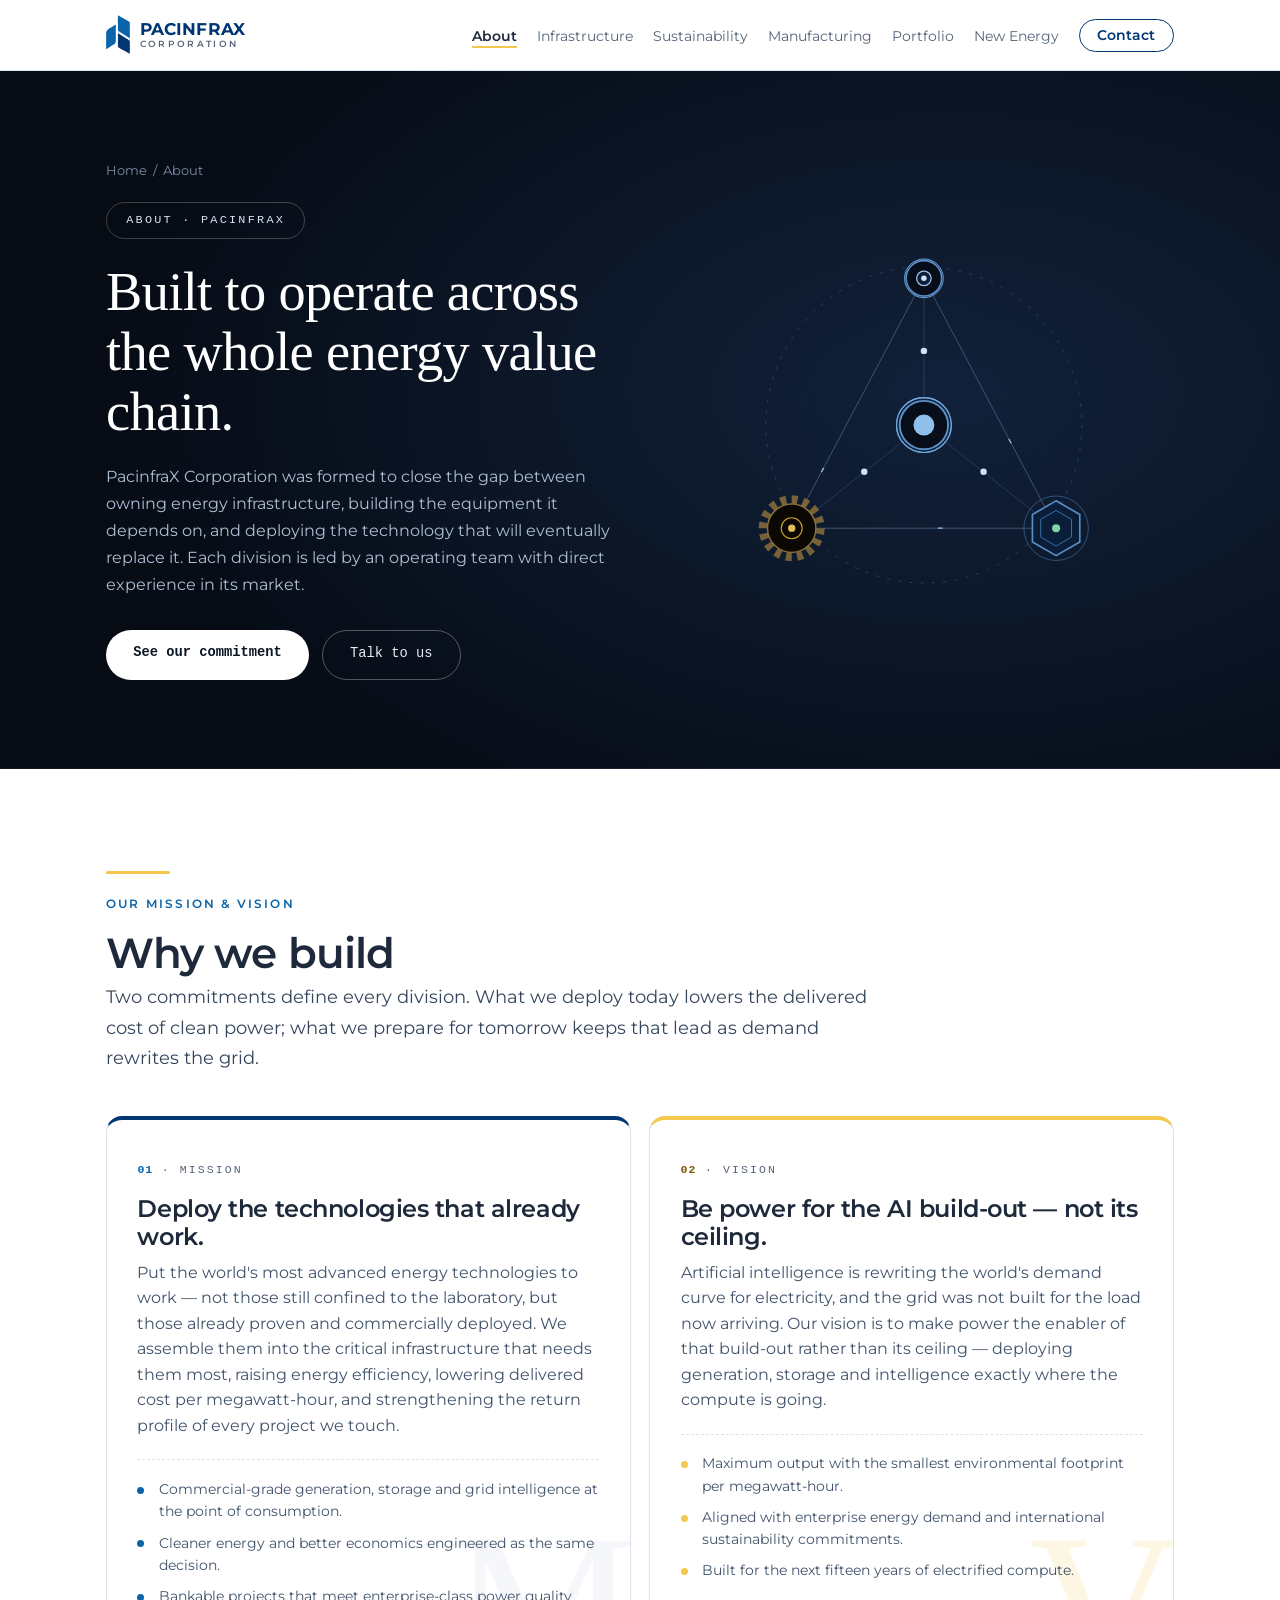
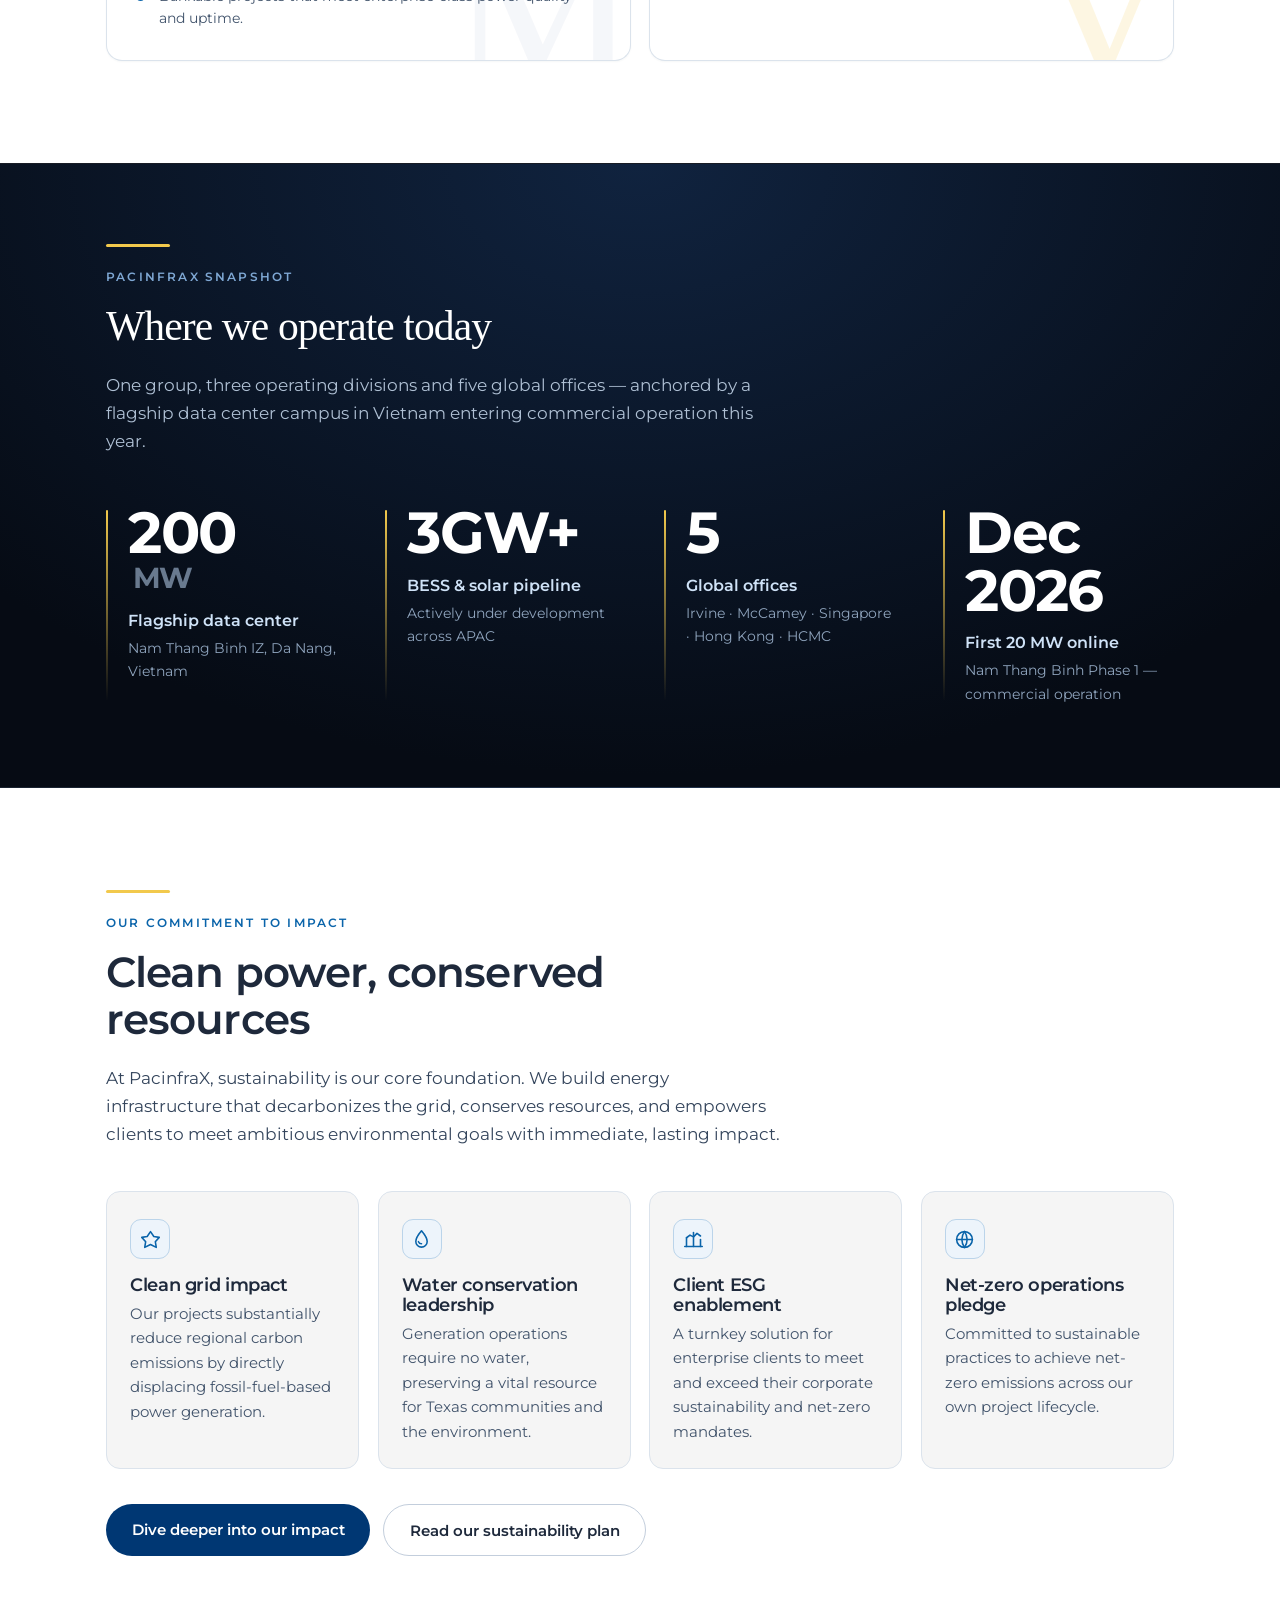
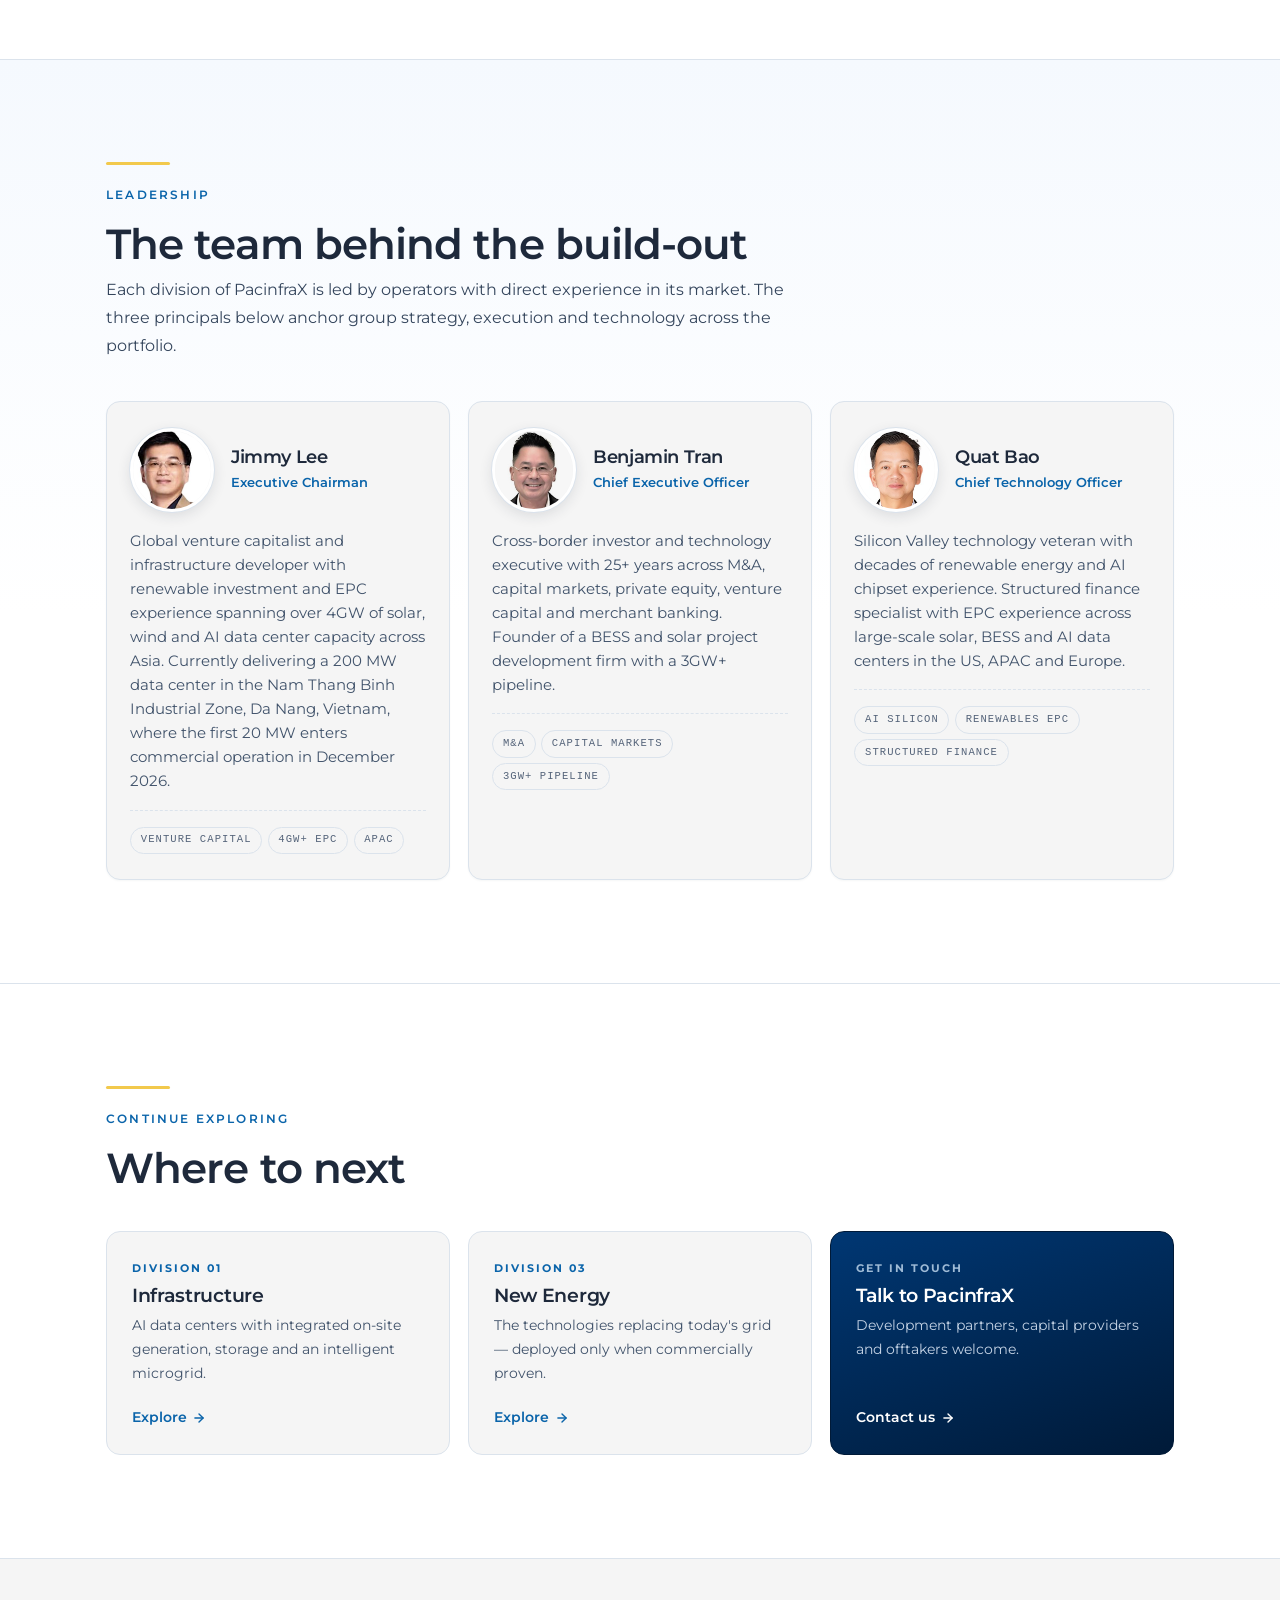
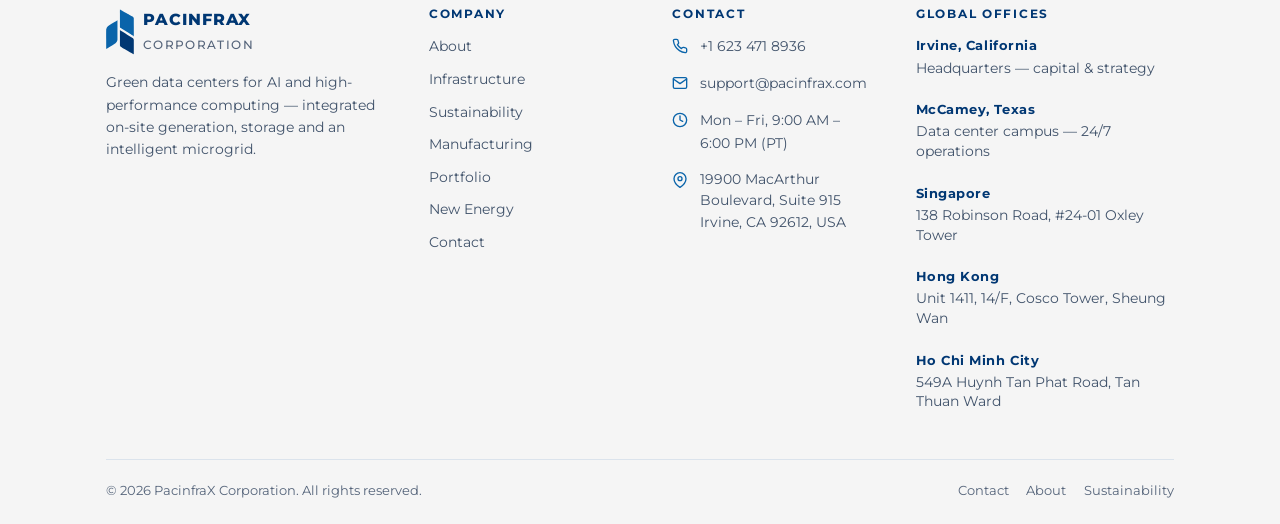
==== commit 7b783947: "Redesign About page with richer, more balanced sections - Mission & Vision: replace plain cards with" ====
--- a/about.html
+++ b/about.html
@@ -137,82 +137,137 @@
     <div class="gold-rule"></div>
     <div class="eyebrow">Our Mission &amp; Vision</div>
     <h2>Why we build</h2>
+    <p class="about-lead">Two commitments define every division. What we deploy today lowers the delivered cost of clean power; what we prepare for tomorrow keeps that lead as demand rewrites the grid.</p>
 
     <div class="grid grid-2">
-      <div class="card mv-card mv-card--mission">
-        <h3>Our Mission</h3>
-        <p>To put the world's most advanced energy technologies to work &mdash; not those still
-           confined to the laboratory, but those already proven and commercially deployed. We
-           assemble them into the critical infrastructure that needs them most, raising energy
-           efficiency, lowering delivered cost per megawatt-hour, and strengthening the return
-           profile of every project we touch.</p>
-        <p>Cleaner energy and better economics are not a trade-off. Engineered properly, they
-           are the same decision.</p>
-      </div>
-
-      <div class="card mv-card mv-card--vision">
-        <h3>Our Vision</h3>
-        <p>Artificial intelligence is rewriting the world's demand curve for electricity, and the
-           grid was not built for the load now arriving. Our vision is to make power the enabler
-           of that build-out rather than its ceiling &mdash; deploying generation, storage and
-           intelligence at the point of consumption.</p>
-        <p>We aim to maximize output while minimizing environmental impact, aligning our capability
-           with the energy demands of global enterprises and with international sustainability
-           commitments.</p>
-      </div>
-    </div>
-  </div>
-</section>
+      <div class="mv-pillar mv-pillar--mission" data-mark="M">
+        <div class="mv-pillar-tag"><b>01</b> &middot; Mission</div>
+        <h3>Deploy the technologies that already work.</h3>
+        <p>Put the world's most advanced energy technologies to work &mdash; not those still confined to the laboratory, but those already proven and commercially deployed. We assemble them into the critical infrastructure that needs them most, raising energy efficiency, lowering delivered cost per megawatt-hour, and strengthening the return profile of every project we touch.</p>
+        <ul class="mv-pillar-list">
+          <li>Commercial-grade generation, storage and grid intelligence at the point of consumption.</li>
+          <li>Cleaner energy and better economics engineered as the same decision.</li>
+          <li>Bankable projects that meet enterprise-class power quality and uptime.</li>
+        </ul>
+      </div>
+
+      <div class="mv-pillar mv-pillar--vision" data-mark="V">
+        <div class="mv-pillar-tag"><b>02</b> &middot; Vision</div>
+        <h3>Be power for the AI build-out &mdash; not its ceiling.</h3>
+        <p>Artificial intelligence is rewriting the world's demand curve for electricity, and the grid was not built for the load now arriving. Our vision is to make power the enabler of that build-out rather than its ceiling &mdash; deploying generation, storage and intelligence exactly where the compute is going.</p>
+        <ul class="mv-pillar-list">
+          <li>Maximum output with the smallest environmental footprint per megawatt-hour.</li>
+          <li>Aligned with enterprise energy demand and international sustainability commitments.</li>
+          <li>Built for the next fifteen years of electrified compute.</li>
+        </ul>
+      </div>
+    </div>
+  </div>
+</section>
+
+
+<!-- ═══ SNAPSHOT · dark stat band ══════════════════════════════════════ -->
+<section class="section metric-dark" aria-label="PacinfraX at a glance">
+  <div class="wrap">
+    <div class="gold-rule"></div>
+    <div class="eyebrow">PacinfraX Snapshot</div>
+    <h2>Where we operate today</h2>
+    <p class="lead">One group, three operating divisions and five global offices &mdash; anchored by a flagship data center campus in Vietnam entering commercial operation this year.</p>
+
+    <div class="metric-dark-grid">
+      <div class="metric-dark-item">
+        <b style="display:inline-block">200<span style="font-size:.5em;opacity:.72;margin-left:.15em;vertical-align:.35em">MW</span></b>
+        <strong>Flagship data center</strong>
+        <span>Nam Thang Binh IZ, Da Nang, Vietnam</span>
+      </div>
+      <div class="metric-dark-item">
+        <b>3GW+</b>
+        <strong>BESS &amp; solar pipeline</strong>
+        <span>Actively under development across APAC</span>
+      </div>
+      <div class="metric-dark-item">
+        <b>5</b>
+        <strong>Global offices</strong>
+        <span>Irvine &middot; McCamey &middot; Singapore &middot; Hong Kong &middot; HCMC</span>
+      </div>
+      <div class="metric-dark-item">
+        <b>Dec 2026</b>
+        <strong>First 20 MW online</strong>
+        <span>Nam Thang Binh Phase 1 &mdash; commercial operation</span>
+      </div>
+    </div>
+  </div>
+</section>
+
 
 <!-- ═══ COMMITMENT TO IMPACT ═══════════════════════════════════════════ -->
-<section class="section rule impact" id="impact">
+<section class="section" id="impact">
   <div class="wrap">
     <div class="gold-rule"></div>
     <div class="eyebrow">Our Commitment to Impact</div>
     <h2>Clean power, conserved resources</h2>
-    <p class="lead">At PacinfraX, sustainability is our core foundation. We are building energy
-       infrastructure that decarbonizes the grid, conserves resources, and empowers clients to meet
-       ambitious environmental goals with immediate, lasting impact.</p>
-
-    <div class="grid grid-2">
-      <div class="card">
-        <div class="card-label">01</div>
+    <p class="lead">At PacinfraX, sustainability is our core foundation. We build energy infrastructure that decarbonizes the grid, conserves resources, and empowers clients to meet ambitious environmental goals with immediate, lasting impact.</p>
+
+    <div class="feature-tiles feature-tiles--balanced">
+      <div class="feature-tile">
+        <div class="feature-icon">
+          <svg viewBox="0 0 24 24" fill="none" stroke="#0A64AA" stroke-width="1.8" stroke-linecap="round" stroke-linejoin="round" aria-hidden="true">
+            <path d="M12 3l3.8 5.6 6.2 1-4.5 4.9L18.6 21 12 17.7 5.4 21l1.1-6.5L2 9.6l6.2-1z"/>
+          </svg>
+        </div>
         <h3>Clean grid impact</h3>
-        <p>Our project will substantially reduce regional carbon emissions by directly displacing
-           fossil fuel-based power generation.</p>
-      </div>
-      <div class="card">
-        <div class="card-label">02</div>
+        <p>Our projects substantially reduce regional carbon emissions by directly displacing fossil-fuel-based power generation.</p>
+      </div>
+
+      <div class="feature-tile">
+        <div class="feature-icon">
+          <svg viewBox="0 0 24 24" fill="none" stroke="#0A64AA" stroke-width="1.8" stroke-linecap="round" stroke-linejoin="round" aria-hidden="true">
+            <path d="M12 2s6.5 7.7 6.5 12.2A6.5 6.5 0 0 1 5.5 14.2C5.5 9.7 12 2 12 2z"/>
+            <path d="M8.5 14.5c.6 1.4 2 2.4 3.5 2.4"/>
+          </svg>
+        </div>
         <h3>Water conservation leadership</h3>
-        <p>Our operations require no water for generation, preserving a vital resource for Texas
-           communities and the environment.</p>
-      </div>
-      <div class="card">
-        <div class="card-label">03</div>
+        <p>Generation operations require no water, preserving a vital resource for Texas communities and the environment.</p>
+      </div>
+
+      <div class="feature-tile">
+        <div class="feature-icon">
+          <svg viewBox="0 0 24 24" fill="none" stroke="#0A64AA" stroke-width="1.8" stroke-linecap="round" stroke-linejoin="round" aria-hidden="true">
+            <path d="M4 20V10"/><path d="M12 20V4"/><path d="M20 20v-8"/>
+            <path d="M2 20h20"/>
+            <path d="M4 10l4-3 4 2 4-4 4 3"/>
+          </svg>
+        </div>
         <h3>Client ESG enablement</h3>
-        <p>We provide a turnkey solution for clients to meet and exceed their corporate
-           sustainability and net-zero mandates.</p>
-      </div>
-      <div class="card">
-        <div class="card-label">04</div>
+        <p>A turnkey solution for enterprise clients to meet and exceed their corporate sustainability and net-zero mandates.</p>
+      </div>
+
+      <div class="feature-tile">
+        <div class="feature-icon">
+          <svg viewBox="0 0 24 24" fill="none" stroke="#0A64AA" stroke-width="1.8" stroke-linecap="round" stroke-linejoin="round" aria-hidden="true">
+            <circle cx="12" cy="12" r="9"/>
+            <path d="M3 12h18"/><path d="M12 3a15 15 0 0 1 0 18"/><path d="M12 3a15 15 0 0 0 0 18"/>
+          </svg>
+        </div>
         <h3>Net-zero operations pledge</h3>
-        <p>We are committed to implementing sustainable practices to achieve net-zero emissions
-           across our own project lifecycle.</p>
+        <p>Committed to sustainable practices to achieve net-zero emissions across our own project lifecycle.</p>
       </div>
     </div>
 
     <div class="btn-row">
       <a class="btn btn-primary" href="new-energy.html">Dive deeper into our impact</a>
+      <a class="btn btn-secondary" href="sustainability.html">Read our sustainability plan</a>
     </div>
   </div>
 </section>
 
 <!-- ═══ LEADERSHIP ═════════════════════════════════════════════════════ -->
-<section class="section rule" id="divisions">
+<section class="section rule leadership-band" id="divisions">
   <div class="wrap">
     <div class="gold-rule"></div>
     <div class="eyebrow">Leadership</div>
-    <h2>The team</h2>
+    <h2>The team behind the build-out</h2>
+    <p class="leadership-lead">Each division of PacinfraX is led by operators with direct experience in its market. The three principals below anchor group strategy, execution and technology across the portfolio.</p>
     <div class="team-grid">
       <div class="team-card">
         <div class="team-head">
@@ -224,6 +279,11 @@
           </div>
         </div>
         <p>Global venture capitalist and infrastructure developer with renewable investment and EPC experience spanning over 4GW of solar, wind and AI data center capacity across Asia. Currently delivering a 200 MW data center in the Nam Thang Binh Industrial Zone, Da Nang, Vietnam, where the first 20 MW enters commercial operation in December 2026.</p>
+        <div class="team-tags">
+          <span class="team-tag">Venture capital</span>
+          <span class="team-tag">4GW+ EPC</span>
+          <span class="team-tag">APAC</span>
+        </div>
       </div>
 
       <div class="team-card">
@@ -236,6 +296,11 @@
           </div>
         </div>
         <p>Cross-border investor and technology executive with 25+ years across M&amp;A, capital markets, private equity, venture capital and merchant banking. Founder of a BESS and solar project development firm with a 3GW+ pipeline.</p>
+        <div class="team-tags">
+          <span class="team-tag">M&amp;A</span>
+          <span class="team-tag">Capital markets</span>
+          <span class="team-tag">3GW+ pipeline</span>
+        </div>
       </div>
 
       <div class="team-card">
@@ -248,18 +313,56 @@
           </div>
         </div>
         <p>Silicon Valley technology veteran with decades of renewable energy and AI chipset experience. Structured finance specialist with EPC experience across large-scale solar, BESS and AI data centers in the US, APAC and Europe.</p>
+        <div class="team-tags">
+          <span class="team-tag">AI silicon</span>
+          <span class="team-tag">Renewables EPC</span>
+          <span class="team-tag">Structured finance</span>
+        </div>
       </div>
     </div>
   </div>
 </section>
 
 <!-- ═══ ONWARD NAVIGATION ══════════════════════════════════════════════ -->
-<section class="section">
-  <div class="wrap">
-    <div class="page-next">
-      <a class="btn btn-secondary" href="infrastructure.html">Infrastructure</a>
-      <a class="btn btn-secondary" href="new-energy.html">New Energy</a>
-      <a class="btn btn-primary" href="contact.html">Talk to PacinfraX</a>
+<section class="section rule">
+  <div class="wrap">
+    <div class="gold-rule"></div>
+    <div class="eyebrow">Continue exploring</div>
+    <h2>Where to next</h2>
+
+    <div class="next-cards">
+      <a class="next-card" href="infrastructure.html">
+        <div>
+          <div class="next-card-eyebrow">Division 01</div>
+          <h3>Infrastructure</h3>
+          <p>AI data centers with integrated on-site generation, storage and an intelligent microgrid.</p>
+        </div>
+        <span class="next-card-arrow">Explore
+          <svg viewBox="0 0 24 24" fill="none" stroke="currentColor" stroke-width="2.4" stroke-linecap="round" stroke-linejoin="round" aria-hidden="true"><line x1="5" y1="12" x2="19" y2="12"/><polyline points="12 5 19 12 12 19"/></svg>
+        </span>
+      </a>
+
+      <a class="next-card" href="new-energy.html">
+        <div>
+          <div class="next-card-eyebrow">Division 03</div>
+          <h3>New Energy</h3>
+          <p>The technologies replacing today's grid &mdash; deployed only when commercially proven.</p>
+        </div>
+        <span class="next-card-arrow">Explore
+          <svg viewBox="0 0 24 24" fill="none" stroke="currentColor" stroke-width="2.4" stroke-linecap="round" stroke-linejoin="round" aria-hidden="true"><line x1="5" y1="12" x2="19" y2="12"/><polyline points="12 5 19 12 12 19"/></svg>
+        </span>
+      </a>
+
+      <a class="next-card next-card--primary" href="contact.html">
+        <div>
+          <div class="next-card-eyebrow">Get in touch</div>
+          <h3>Talk to PacinfraX</h3>
+          <p>Development partners, capital providers and offtakers welcome.</p>
+        </div>
+        <span class="next-card-arrow">Contact us
+          <svg viewBox="0 0 24 24" fill="none" stroke="currentColor" stroke-width="2.4" stroke-linecap="round" stroke-linejoin="round" aria-hidden="true"><line x1="5" y1="12" x2="19" y2="12"/><polyline points="12 5 19 12 12 19"/></svg>
+        </span>
+      </a>
     </div>
   </div>
 </section>
--- a/styles.css
+++ b/styles.css
@@ -2121,6 +2121,163 @@
 
 
 /* ==========================================================================
+   22 · ABOUT PAGE ENHANCEMENTS
+   --------------------------------------------------------------------------
+   .mv-pillar        richer Mission / Vision card with numbered tag,
+                     watermark letter and supporting bullet list
+   .about-lead       lead paragraph beneath section h2
+   .leadership-band  soft gradient backdrop behind the team grid
+   .team-tags        expertise chips on each team card
+   .next-cards       three preview cards that replace the button row
+   ========================================================================== */
+.about-lead {
+  max-width: 64ch; margin-top: .3rem;
+  color: var(--color-text-lead);
+  font-size: clamp(1rem, .35vw + .96rem, 1.13rem);
+  line-height: 1.7;
+}
+
+/* --- Mission & Vision pillars --- */
+.mv-pillar {
+  position: relative; overflow: hidden;
+  background: #FFFFFF;
+  border: 1px solid var(--color-border);
+  border-top: 4px solid var(--color-border);
+  border-radius: var(--radius-lg);
+  padding: 2.1rem 1.9rem 1.9rem;
+  box-shadow: var(--shadow-sm);
+  transition: transform .3s var(--ease), box-shadow .3s;
+}
+.mv-pillar:hover { transform: translateY(-3px); box-shadow: var(--shadow-md); }
+.mv-pillar--mission { border-top-color: var(--color-navy); }
+.mv-pillar--vision  { border-top-color: var(--color-gold); }
+.mv-pillar::after {
+  content: attr(data-mark);
+  position: absolute; right: -.4rem; bottom: -3.2rem;
+  font-family: 'Playfair Display', Georgia, serif;
+  font-size: 13rem; line-height: 1; font-weight: 500;
+  color: rgba(0, 55, 115, .04);
+  pointer-events: none; user-select: none;
+}
+.mv-pillar--vision::after { color: rgba(242, 201, 76, .16); }
+.mv-pillar-tag {
+  display: inline-flex; align-items: baseline; gap: .55rem;
+  font-family: ui-monospace, 'SFMono-Regular', 'Menlo', monospace;
+  font-size: .72rem; letter-spacing: .18em; text-transform: uppercase;
+  color: var(--color-text-muted);
+  margin-bottom: 1rem;
+}
+.mv-pillar-tag b { color: var(--color-blue); font-weight: 800; letter-spacing: .08em; }
+.mv-pillar--vision .mv-pillar-tag b { color: var(--color-gold-ink); }
+.mv-pillar h3 {
+  font-size: clamp(1.28rem, 1.9vw, 1.55rem);
+  margin-bottom: .55rem; letter-spacing: -.018em;
+}
+.mv-pillar p { font-size: .97rem; margin-top: .55rem; }
+.mv-pillar-list {
+  list-style: none; margin: 1.3rem 0 0; padding: 1.1rem 0 0;
+  display: grid; gap: .55rem;
+  border-top: 1px dashed var(--color-border);
+  position: relative; z-index: 1;
+}
+.mv-pillar-list li {
+  position: relative; padding-left: 1.35rem;
+  font-size: .9rem; color: var(--color-text-body); line-height: 1.55;
+}
+.mv-pillar-list li::before {
+  content: ''; position: absolute; left: 0; top: .55rem;
+  width: 7px; height: 7px; border-radius: 50%;
+  background: var(--color-blue);
+}
+.mv-pillar--vision .mv-pillar-list li::before { background: var(--color-gold); }
+
+/* --- Leadership section --- */
+.leadership-band { position: relative; }
+.leadership-band::before {
+  content: ''; position: absolute; inset: 0 0 auto 0; height: 60%;
+  background: linear-gradient(180deg, #F5F9FE 0%, transparent 100%);
+  z-index: 0; pointer-events: none;
+}
+.leadership-band > .wrap { position: relative; z-index: 1; }
+.leadership-lead {
+  max-width: 62ch; margin-top: .5rem;
+  color: var(--color-text-lead); font-size: 1.02rem; line-height: 1.7;
+}
+.team-tags {
+  display: flex; flex-wrap: wrap; gap: .35rem;
+  margin-top: 1rem; padding-top: 1rem;
+  border-top: 1px dashed var(--color-border);
+}
+.team-tag {
+  font-family: ui-monospace, 'SFMono-Regular', 'Menlo', monospace;
+  font-size: .66rem; letter-spacing: .1em; text-transform: uppercase;
+  color: var(--color-text-muted);
+  background: var(--color-surface);
+  border: 1px solid var(--color-border);
+  border-radius: 100px;
+  padding: .24rem .6rem;
+}
+
+/* balanced 4-tile grid: 1 → 2 → 4 columns */
+.feature-tiles--balanced { grid-template-columns: 1fr; }
+@media (min-width: 620px)  { .feature-tiles--balanced { grid-template-columns: 1fr 1fr; } }
+@media (min-width: 1080px) { .feature-tiles--balanced { grid-template-columns: repeat(4, 1fr); } }
+
+/* --- Onward navigation cards --- */
+.next-cards {
+  display: grid; gap: 1.15rem; margin-top: 2.4rem;
+  grid-template-columns: repeat(auto-fit, minmax(240px, 1fr));
+}
+.next-card {
+  position: relative; overflow: hidden;
+  display: flex; flex-direction: column; justify-content: space-between;
+  min-height: 200px;
+  padding: 1.7rem 1.55rem 1.55rem;
+  background: var(--color-surface);
+  border: 1px solid var(--color-border);
+  border-radius: var(--radius);
+  text-decoration: none; color: inherit;
+  transition: transform .3s var(--ease), box-shadow .3s, border-color .3s;
+}
+.next-card::before {
+  content: ''; position: absolute; left: 0; top: 0; bottom: 0; width: 3px;
+  background: var(--color-gold);
+  transform: scaleY(0); transform-origin: top;
+  transition: transform .35s var(--ease);
+}
+.next-card:hover {
+  transform: translateY(-3px);
+  box-shadow: var(--shadow-lg); border-color: #9FBBD6;
+}
+.next-card:hover::before { transform: scaleY(1); }
+.next-card-eyebrow {
+  font-size: .7rem; letter-spacing: .18em;
+  text-transform: uppercase; color: var(--color-blue);
+  font-weight: 700;
+}
+.next-card h3 { font-size: 1.2rem; margin-top: .5rem; letter-spacing: -.015em; }
+.next-card p { font-size: .9rem; margin-top: .45rem; }
+.next-card-arrow {
+  display: inline-flex; align-items: center; gap: .35rem;
+  margin-top: 1.3rem;
+  font-size: .88rem; font-weight: 600;
+  color: var(--color-blue);
+  transition: gap .25s var(--ease);
+}
+.next-card-arrow svg { width: 14px; height: 14px; }
+.next-card:hover .next-card-arrow { gap: .7rem; }
+
+.next-card--primary {
+  background: linear-gradient(160deg, #003773 0%, #001A38 100%);
+  border-color: #001A38; color: #FFFFFF;
+}
+.next-card--primary .next-card-eyebrow { color: #9FBBD6; }
+.next-card--primary p { color: #C4D3E5; }
+.next-card--primary .next-card-arrow { color: #FFFFFF; }
+.next-card--primary:hover { border-color: var(--color-gold); }
+
+
+/* ==========================================================================
    16 · MOTION PREFERENCES
    Every animation stops. Because no content depends on animation to become
    visible, the page stays fully readable in this state.
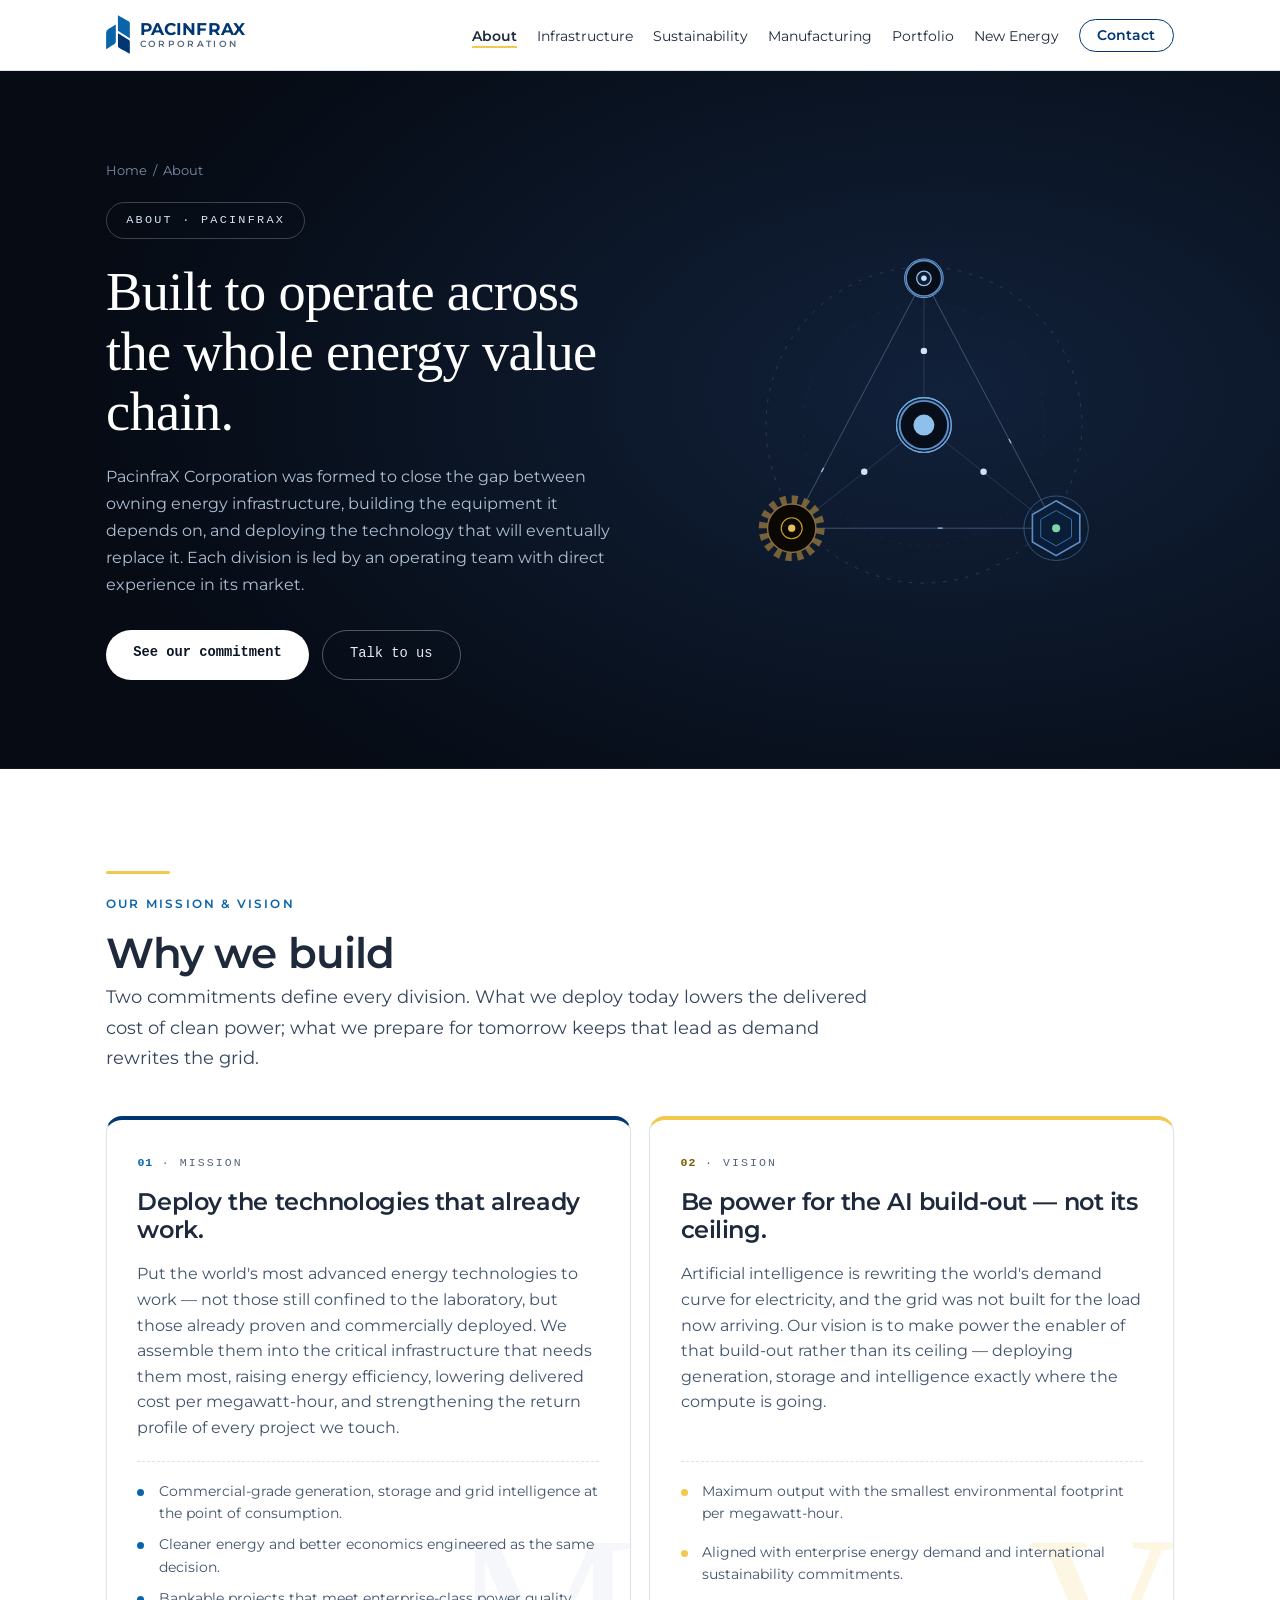
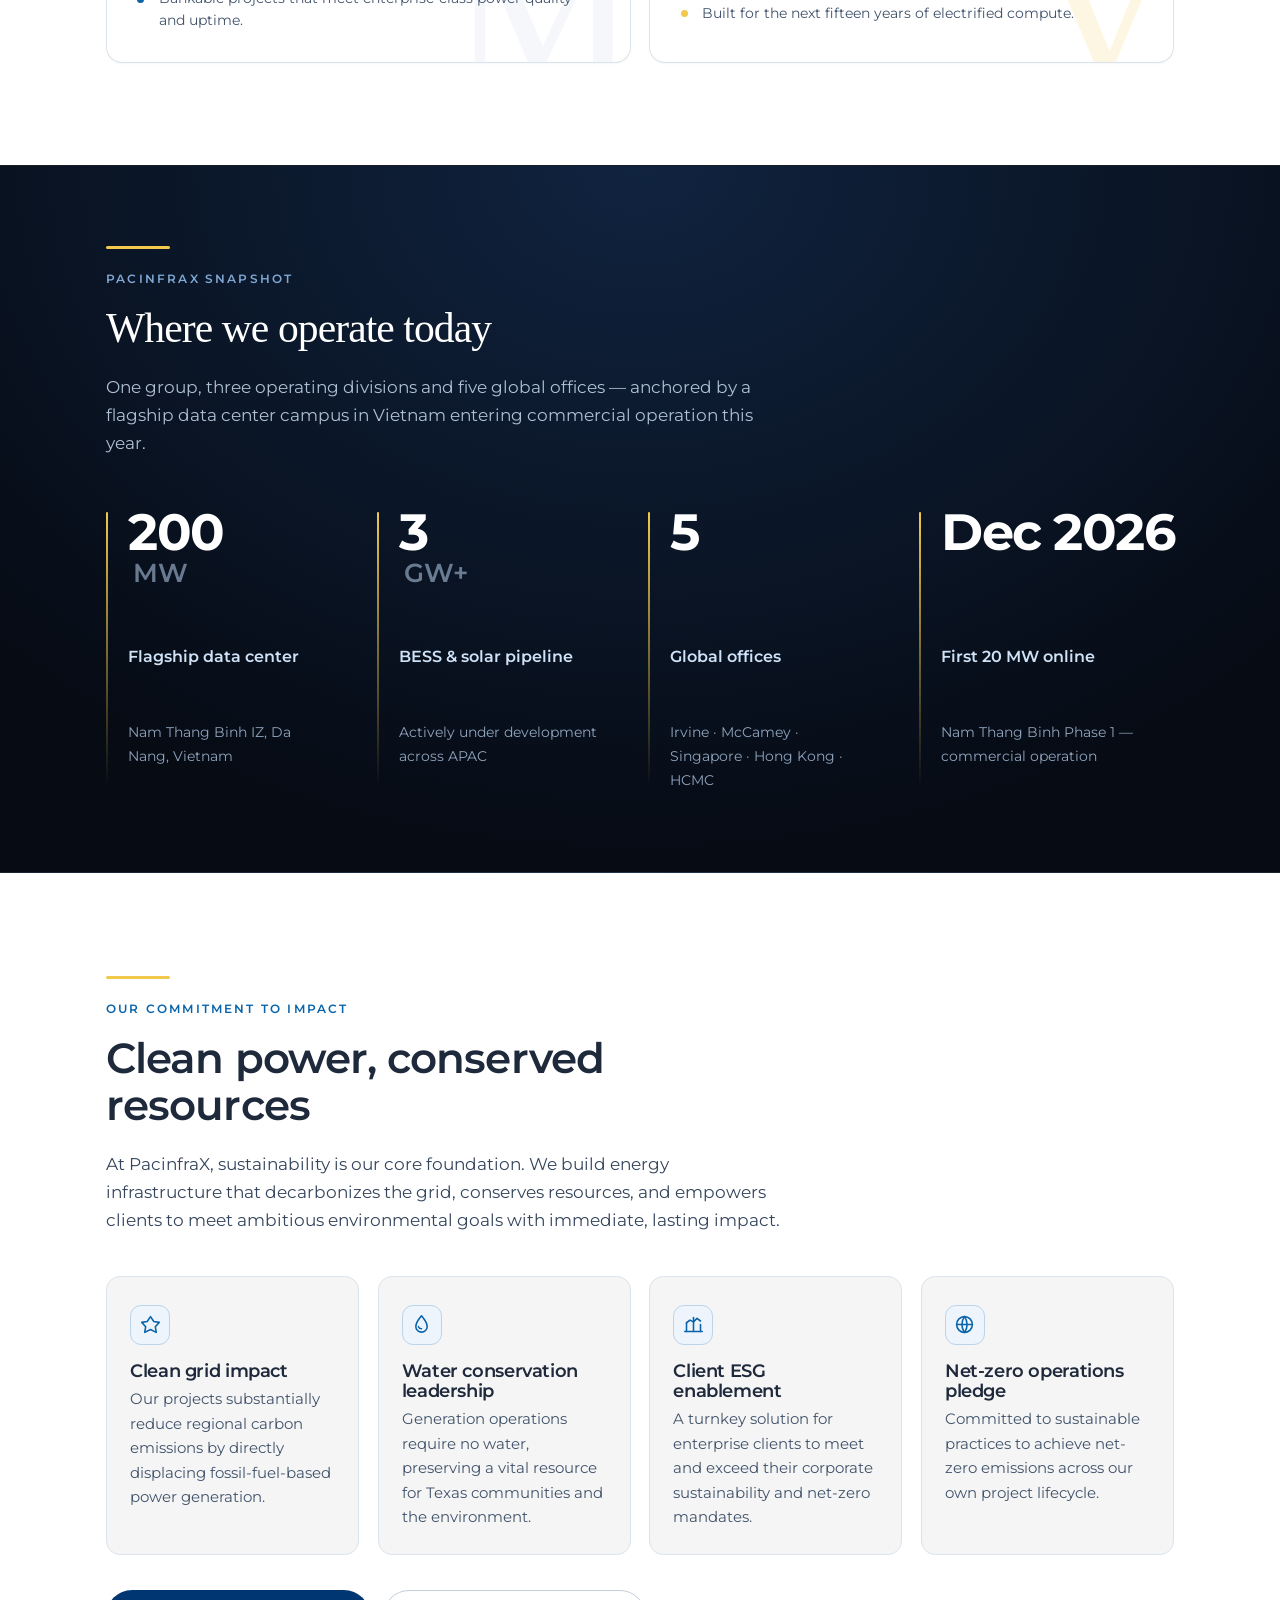
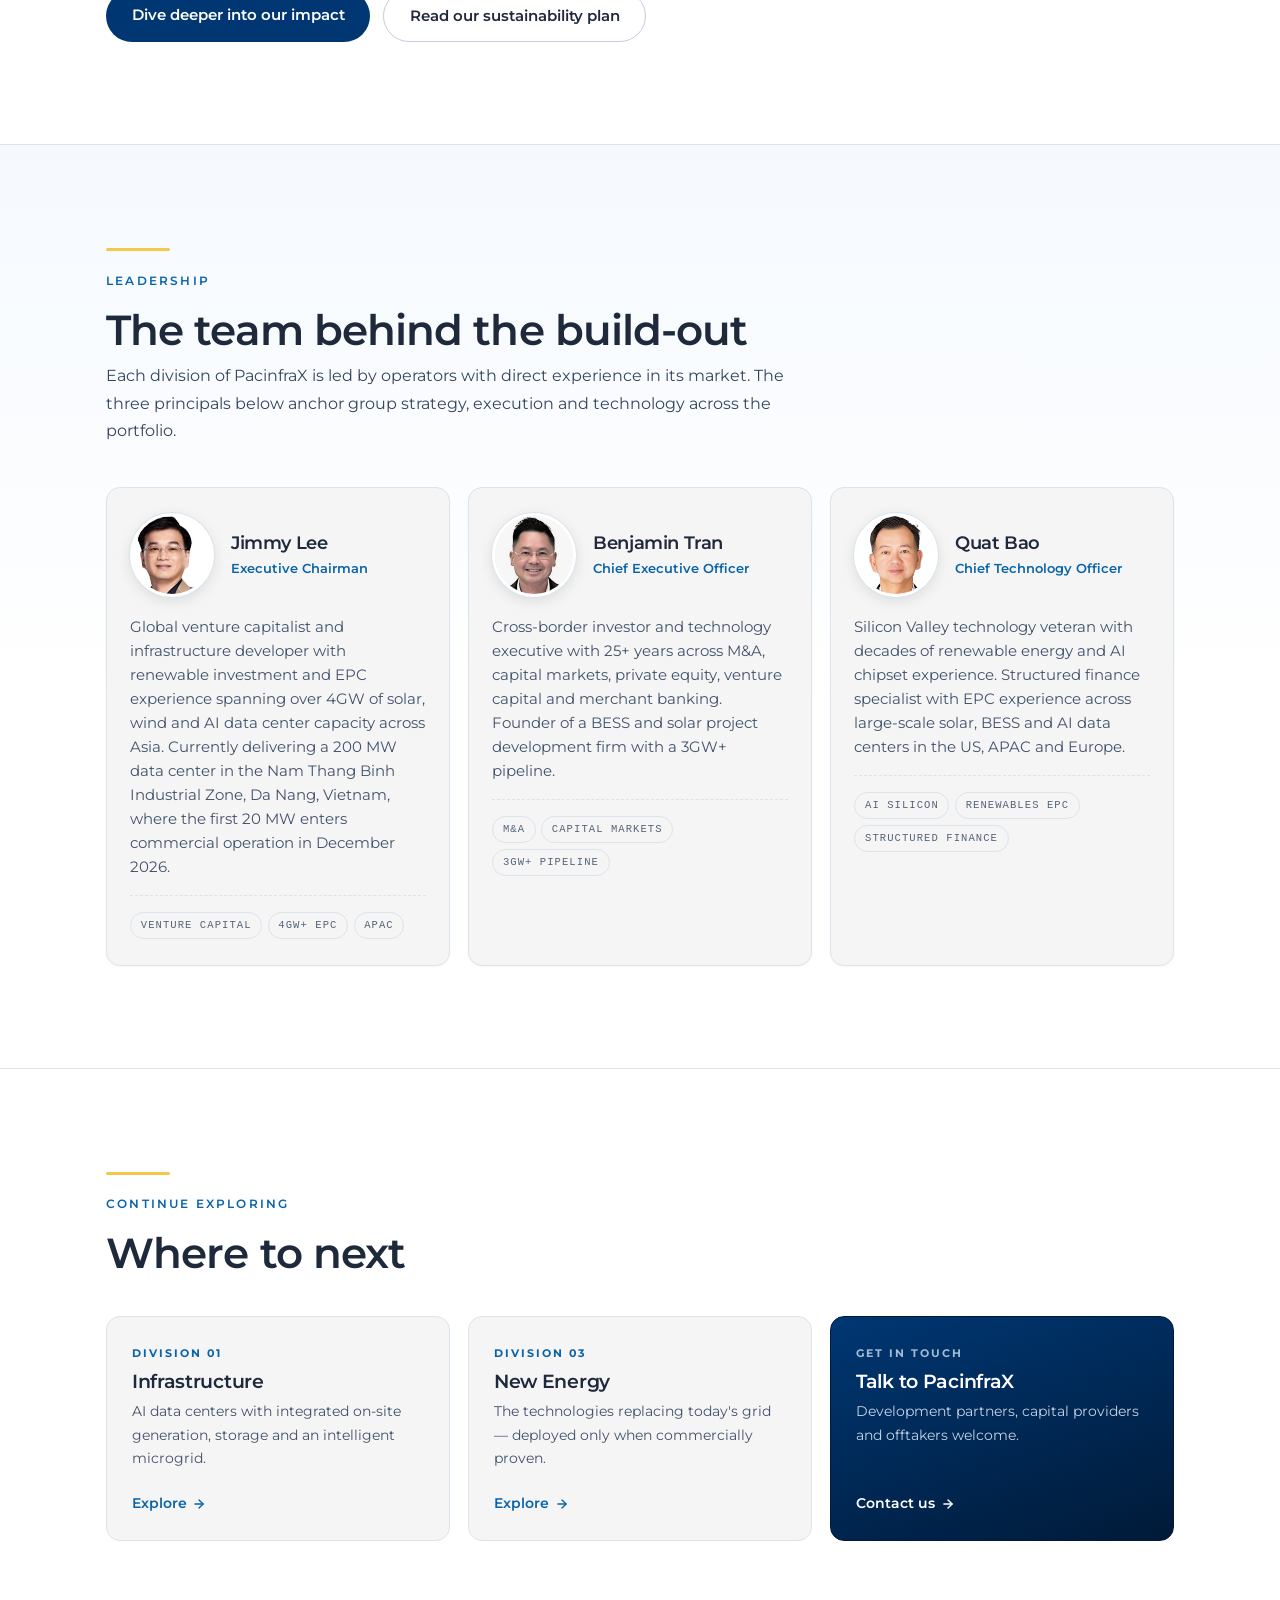
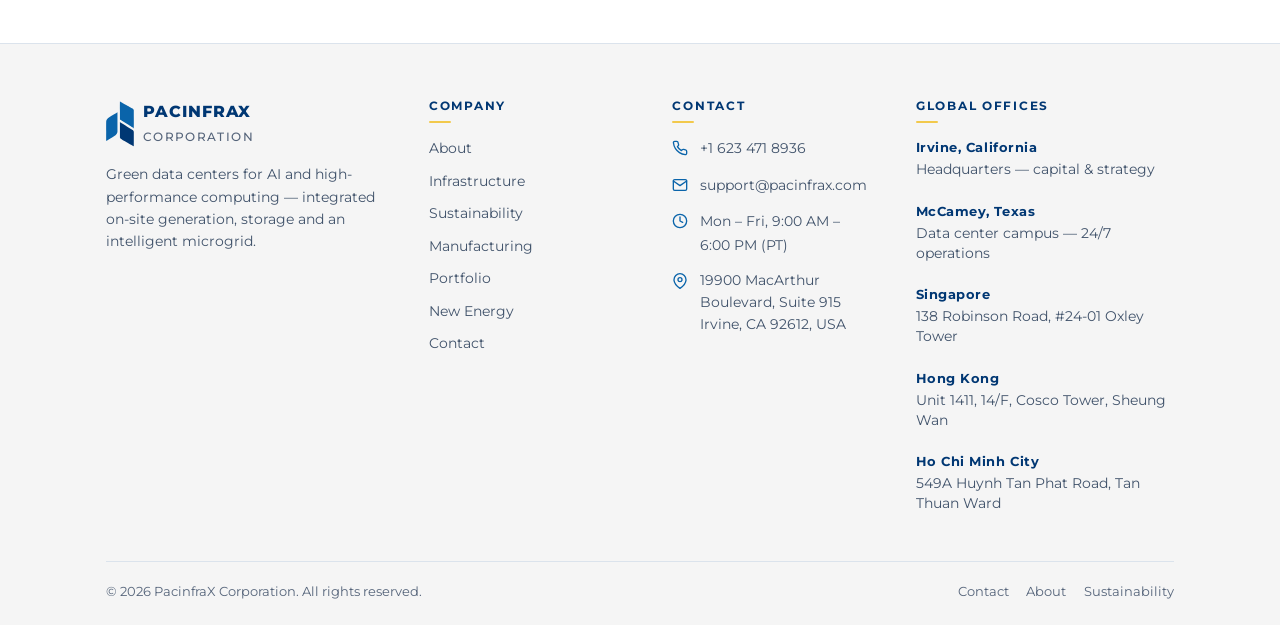
==== commit c1518c26: "Apply feedback fixes across pages - Contact: update email to support@pacinfrax.com, HQ to Irvine, CA" ====
--- a/about.html
+++ b/about.html
@@ -139,7 +139,7 @@
     <h2>Why we build</h2>
     <p class="about-lead">Two commitments define every division. What we deploy today lowers the delivered cost of clean power; what we prepare for tomorrow keeps that lead as demand rewrites the grid.</p>
 
-    <div class="grid grid-2">
+    <div class="grid grid-2 mv-grid">
       <div class="mv-pillar mv-pillar--mission" data-mark="M">
         <div class="mv-pillar-tag"><b>01</b> &middot; Mission</div>
         <h3>Deploy the technologies that already work.</h3>
@@ -176,12 +176,12 @@
 
     <div class="metric-dark-grid">
       <div class="metric-dark-item">
-        <b style="display:inline-block">200<span style="font-size:.5em;opacity:.72;margin-left:.15em;vertical-align:.35em">MW</span></b>
+        <b>200<span class="metric-unit">MW</span></b>
         <strong>Flagship data center</strong>
         <span>Nam Thang Binh IZ, Da Nang, Vietnam</span>
       </div>
       <div class="metric-dark-item">
-        <b>3GW+</b>
+        <b>3<span class="metric-unit">GW+</span></b>
         <strong>BESS &amp; solar pipeline</strong>
         <span>Actively under development across APAC</span>
       </div>
@@ -191,7 +191,7 @@
         <span>Irvine &middot; McCamey &middot; Singapore &middot; Hong Kong &middot; HCMC</span>
       </div>
       <div class="metric-dark-item">
-        <b>Dec 2026</b>
+        <b>Dec&nbsp;2026</b>
         <strong>First 20 MW online</strong>
         <span>Nam Thang Binh Phase 1 &mdash; commercial operation</span>
       </div>
--- a/styles.css
+++ b/styles.css
@@ -206,7 +206,7 @@
 /* --- desktop links --- */
 .nav-links { display: flex; gap: 1.25rem; list-style: none; margin: 0; padding: 0;
              align-items: center; }
-.nav-links a { text-decoration: none; color: var(--color-text-muted);
+.nav-links a { text-decoration: none; color: var(--color-text);
                font-size: .855rem; white-space: nowrap; transition: color .2s; }
 .nav-links a:hover { color: var(--color-text); }
 .nav-links a.is-active { color: var(--color-text); font-weight: 600;
@@ -258,7 +258,7 @@
   .nav-drawer a {
     display: block;
     padding: .85rem 0;
-    color: var(--color-text-muted);
+    color: var(--color-text);
     text-decoration: none;
     border-bottom: 1px solid var(--color-border);
     font-size: 1.02rem;
@@ -377,6 +377,7 @@
 @media (min-width: 1000px) { .grid-4 { grid-template-columns: repeat(4, 1fr); } }
 
 .card {
+  display: flex; flex-direction: column;
   background: var(--color-surface);
   border: 1px solid var(--color-border);
   border-radius: var(--radius);
@@ -388,6 +389,7 @@
               box-shadow: var(--shadow-md); }
 .card h3 { margin-bottom: .2rem; }
 .card p  { font-size: .95rem; margin-top: .55rem; }
+.card > .chip { align-self: flex-start; margin-top: auto; }
 
 /* small uppercase label at the top of a card */
 .card-label {
@@ -683,6 +685,21 @@
 .spec-list b    { color: var(--color-text); font-weight: 600; font-size: 1rem; }
 .spec-list span { color: #4B5D75; font-size: .93rem; line-height: 1.55; }
 
+/* grid variant used on Infrastructure > Market Focus */
+.spec-list--grid { display: grid; gap: 1.1rem 1.6rem;
+                   grid-template-columns: 1fr; }
+@media (min-width: 720px)  { .spec-list--grid { grid-template-columns: 1fr 1fr; } }
+@media (min-width: 1040px) { .spec-list--grid { grid-template-columns: repeat(3, 1fr); } }
+.spec-list--grid li {
+  border: 1px solid var(--color-border);
+  border-top: 3px solid var(--color-blue);
+  padding: 1.1rem 1.2rem;
+  margin: 0;
+  background: var(--color-surface);
+  border-radius: var(--radius);
+}
+.spec-list--grid li:hover { background: #F5F8FC; }
+
 .spec-columns { display: grid; gap: 1.15rem; margin-top: 2.4rem;
                 grid-template-columns: repeat(auto-fit, minmax(260px, 1fr)); }
 .spec-columns ul { list-style: none; margin: .9rem 0 0; padding: 0; }
@@ -957,6 +974,9 @@
   font-weight: 500; color: #FFFFFF;
   font-size: clamp(1.9rem, 3.6vw, 3rem);
   line-height: 1.12; letter-spacing: -.01em; max-width: 19ch;
+}
+.showcase-copy h2.showcase-h2--fit {
+  font-size: clamp(1.7rem, 2.8vw, 2.4rem); max-width: none;
 }
 .showcase-copy p {
   color: #AFC0D4; max-width: 42ch; font-size: 1rem; margin-top: 1.2rem;
@@ -1183,12 +1203,25 @@
   width: 2px; border-radius: 2px; background: linear-gradient(#F2C94C, rgba(242,201,76,0));
 }
 .metric-dark-item b {
-  display: block; font-size: clamp(2.4rem, 5vw, 3.6rem); font-weight: 700;
+  display: block; font-size: clamp(2.2rem, 4.2vw, 3.2rem); font-weight: 700;
   color: #FFFFFF; line-height: 1; letter-spacing: -.03em;
+  white-space: nowrap;
+}
+.metric-dark-item .metric-unit {
+  font-size: .5em; opacity: .72; margin-left: .18em;
+  vertical-align: .35em; font-weight: 600; letter-spacing: 0;
 }
 .metric-dark-item strong { display: block; color: #CFE2F7; font-weight: 600;
                            margin-top: .7rem; font-size: 1rem; }
 .metric-dark-item span   { display: block; color: #8FA4BD; font-size: .9rem; margin-top: .15rem; }
+
+/* Align number / label / caption baselines across the 4 items */
+@media (min-width: 900px) {
+  .metric-dark-grid { grid-template-columns: repeat(4, 1fr);
+                      grid-template-rows: auto auto auto; }
+  .metric-dark-item { grid-row: span 3;
+                      display: grid; grid-template-rows: subgrid; }
+}
 
 /* --- numbered process flow --- */
 .flow { position: relative; margin-top: 2.8rem; }
@@ -1245,6 +1278,22 @@
                font-family: 'Playfair Display', Georgia, serif; font-weight: 500; }
 .cta-band p  { color: #AFC0D4; margin-inline: auto; }
 .cta-band .btn-row { justify-content: center; }
+.cta-band .btn-light {
+  background: #FFFFFF; color: #0B1524;
+  border-radius: 100px; padding: .82rem 1.7rem;
+  font-family: ui-monospace, 'SFMono-Regular', 'Menlo', monospace;
+  font-size: .88rem; font-weight: 600; text-decoration: none;
+  display: inline-block; transition: background .2s, transform .2s;
+}
+.cta-band .btn-light:hover { background: #DCE7F5; transform: translateY(-1px); }
+.cta-band .btn-ghost {
+  border: 1px solid rgba(255, 255, 255, .35); color: #E4ECF6;
+  border-radius: 100px; padding: .82rem 1.7rem;
+  font-family: ui-monospace, 'SFMono-Regular', 'Menlo', monospace;
+  font-size: .88rem; text-decoration: none; display: inline-block;
+  transition: border-color .2s, color .2s, transform .2s;
+}
+.cta-band .btn-ghost:hover { border-color: #FFFFFF; color: #FFFFFF; transform: translateY(-1px); }
 
 /* --- energy loop diagram --- */
 .loop-orbit { animation: loop-spin 30s linear infinite;
@@ -1288,10 +1337,13 @@
                 grid-template-columns: repeat(auto-fit, minmax(250px, 1fr)); }
 .project-card {
   position: relative; overflow: hidden;
+  display: flex; flex-direction: column;
   background: linear-gradient(160deg, #0E2A52 0%, #071426 100%);
   border: 1px solid #1D3556; border-radius: var(--radius);
   padding: 1.6rem 1.4rem 1.5rem; color: #E4ECF6;
 }
+.project-card .project-tag { align-self: flex-start; margin-top: auto; }
+.project-card .project-tag + .project-link { margin-top: .6rem; }
 .project-card { border-color: #1D3556; }
 .project-mw {
   font-size: clamp(1.9rem, 3.4vw, 2.5rem); font-weight: 700; color: #FFFFFF;
@@ -1538,7 +1590,8 @@
 
 /* --- generation stack --- */
 .stack-grid { display: grid; gap: 1.15rem; margin-top: 0;
-              grid-template-columns: repeat(auto-fit, minmax(230px, 1fr)); }
+              grid-template-columns: 1fr; }
+@media (min-width: 900px) { .stack-grid { grid-template-columns: 1fr; } }
 .stack-card {
   position: relative; background: var(--color-surface);
   border: 1px solid var(--color-border); border-radius: var(--radius);
@@ -1604,7 +1657,12 @@
    ========================================================================== */
 .service-grid { display: grid; gap: 1.2rem; margin-top: 2.8rem;
                 grid-template-columns: 1fr; }
-@media (min-width: 900px) { .service-grid { grid-template-columns: repeat(3, 1fr); } }
+@media (min-width: 900px) {
+  .service-grid { grid-template-columns: repeat(3, 1fr);
+                  grid-template-rows: auto auto 1fr; }
+  .service-pillar { grid-row: span 3;
+                    display: grid; grid-template-rows: subgrid; }
+}
 
 .service-pillar {
   position: relative; background: var(--color-surface);
@@ -2137,6 +2195,14 @@
   line-height: 1.7;
 }
 
+/* Align description + bullet list divider across Mission/Vision pillars */
+@media (min-width: 900px) {
+  .mv-grid { grid-template-columns: 1fr 1fr;
+             grid-template-rows: auto auto 1fr auto; }
+  .mv-grid .mv-pillar { grid-row: span 4;
+                        display: grid; grid-template-rows: subgrid; row-gap: 0; }
+}
+
 /* --- Mission & Vision pillars --- */
 .mv-pillar {
   position: relative; overflow: hidden;
@@ -2278,6 +2344,406 @@
 
 
 /* ==========================================================================
+   32 · PAGE POLISH — ENHANCED SECTION SYSTEM
+   --------------------------------------------------------------------------
+   Utilities and refinements that lift interior pages beyond the earlier
+   plain white / hairline rhythm. Everything here layers on top of the
+   existing components — no earlier selectors are broken.
+
+     .section-tint         soft cream or sky wash behind a light section
+     .section-mesh         subtle gradient mesh for a hero / feature band
+     .section-heading      centered eyebrow + h2 + lead treatment
+     .divider-ornate       gold dot divider between major sections
+     .page-hero-fade       smooth transition from dark hero to light body
+     .surface-card         upgraded card (used on top of .card / .why-card)
+     .split-visual         split with framed visual on the right
+     .stat-row--card       stat row wrapped in a soft raised panel
+     .next-cards, .next-card   used on About; now the standard page-next
+   ========================================================================== */
+
+/* ---- section rhythm: soft tints ---------------------------------------- */
+.section-tint {
+  background:
+    radial-gradient(ellipse 90% 80% at 8% 0%, rgba(10, 100, 170, .06) 0%, transparent 55%),
+    linear-gradient(180deg, #FBFDFE 0%, #F4F8FD 100%);
+}
+.section-cream {
+  background:
+    radial-gradient(ellipse 80% 70% at 92% 0%, rgba(10, 100, 170, .05) 0%, transparent 55%),
+    linear-gradient(180deg, #F7F8FA 0%, #ECEFF3 100%);
+}
+.section-mesh {
+  position: relative; overflow: hidden;
+  background:
+    radial-gradient(ellipse 60% 50% at 12% 0%,  rgba(10, 100, 170, .09) 0%, transparent 60%),
+    radial-gradient(ellipse 60% 50% at 88% 100%, rgba(242, 201, 76, .10) 0%, transparent 60%),
+    linear-gradient(180deg, #FFFFFF 0%, #F6F9FC 100%);
+}
+.section-mesh::before {
+  content: ""; position: absolute; inset: 0;
+  background-image:
+    linear-gradient(rgba(10, 100, 170, .05) 1px, transparent 1px),
+    linear-gradient(90deg, rgba(10, 100, 170, .05) 1px, transparent 1px);
+  background-size: 44px 44px;
+  mask-image: radial-gradient(ellipse 70% 60% at 50% 50%, #000 0%, transparent 75%);
+          mask-image: radial-gradient(ellipse 70% 60% at 50% 50%, #000 0%, transparent 75%);
+  -webkit-mask-image: radial-gradient(ellipse 70% 60% at 50% 50%, #000 0%, transparent 75%);
+  pointer-events: none; opacity: .55;
+}
+.section-mesh > .wrap { position: relative; z-index: 1; }
+
+/* ---- refined section heading ------------------------------------------- */
+.section-heading { text-align: center; max-width: 62ch; margin-inline: auto; margin-bottom: 2.4rem; }
+.section-heading .gold-rule { margin-inline: auto; }
+.section-heading h2 { margin-inline: auto; }
+.section-heading .lead { margin-inline: auto; text-align: center; }
+
+/* ---- ornate divider (gold dot with hairlines) -------------------------- */
+.divider-ornate {
+  display: flex; align-items: center; justify-content: center; gap: 1rem;
+  margin-block: clamp(2rem, 5vw, 3rem); color: var(--color-border);
+}
+.divider-ornate::before,
+.divider-ornate::after {
+  content: ""; height: 1px; flex: 1; max-width: 220px;
+  background: linear-gradient(90deg, transparent, var(--color-border), transparent);
+}
+.divider-ornate i {
+  display: block; width: 8px; height: 8px; border-radius: 50%;
+  background: var(--color-gold);
+  box-shadow: 0 0 0 4px rgba(242, 201, 76, .18);
+}
+
+/* ---- page-hero → body transition (clean cut, no blur fade) ------------- */
+.page-hero { position: relative; }
+
+/* ---- accent-topped card (used inline via class="card accent") ---------- */
+.card.accent { position: relative; overflow: hidden; }
+.card.accent::before {
+  content: ""; position: absolute; inset: 0 0 auto 0; height: 3px;
+  background: linear-gradient(90deg, var(--color-gold), var(--color-blue));
+  transform: scaleX(0); transform-origin: left; transition: transform .35s var(--ease);
+}
+.card.accent:hover::before { transform: scaleX(1); }
+.card.accent .card-label { color: var(--color-blue); }
+
+/* ---- refined constraint / stack cards ---------------------------------- */
+.constraint-card { transition: transform .3s var(--ease), box-shadow .3s, border-color .3s; }
+.constraint-card:hover { transform: translateY(-3px); box-shadow: var(--shadow-md); border-color: #9FBBD6; }
+.stack-card       { transition: transform .3s var(--ease), box-shadow .3s, border-color .3s; }
+.stack-card:hover { transform: translateY(-3px); box-shadow: var(--shadow-md); border-color: #9FBBD6; }
+.why-card         { transition: transform .3s var(--ease), box-shadow .3s, border-color .3s; }
+.why-card:hover   { transform: translateY(-3px); box-shadow: var(--shadow-md); border-color: #E3C05A; }
+
+/* ---- polished stat-row inside a raised card ---------------------------- */
+.stat-row--card {
+  border-top: none;
+  padding: clamp(1.6rem, 3vw, 2.2rem) clamp(1.4rem, 3vw, 2.2rem);
+  margin-top: -3.5rem; margin-bottom: 0.5rem;
+  border-radius: var(--radius-lg);
+  background: #FFFFFF;
+  border: 1px solid var(--color-border);
+  box-shadow: 0 12px 30px rgba(0, 55, 115, .10);
+  position: relative; z-index: 3;
+}
+.stat-row--card > div { position: relative; padding-inline: .4rem; }
+.stat-row--card > div:not(:last-child)::after {
+  content: ""; position: absolute; top: 10%; right: 0; height: 80%;
+  width: 1px; background: var(--color-border);
+}
+@media (max-width: 700px) {
+  .stat-row--card { margin-top: 0; }
+  .stat-row--card > div::after { display: none; }
+}
+
+/* ---- entity-card grid: prevent orphan when count is odd ---------------- */
+.entity-grid {
+  display: grid; gap: 1.15rem; margin-top: 2.6rem;
+  grid-template-columns: 1fr;
+}
+@media (min-width: 700px)  { .entity-grid { grid-template-columns: 1fr 1fr; } }
+@media (min-width: 1080px) { .entity-grid { grid-template-columns: repeat(6, 1fr); }
+  .entity-grid > .entity-card { grid-column: span 3; }
+  .entity-grid > .entity-card:nth-last-child(3):nth-child(odd) { grid-column: span 2; }
+  .entity-grid > .entity-card:nth-last-child(2) { grid-column: span 2; }
+  .entity-grid > .entity-card:nth-last-child(1) { grid-column: span 2; }
+}
+
+/* ---- polished onward navigation (drop-in for .page-next) --------------- */
+.page-next.polished {
+  display: grid; gap: 1.15rem;
+  grid-template-columns: repeat(auto-fit, minmax(240px, 1fr));
+  border-top: none; padding-top: 0;
+  margin-top: 2.4rem;
+}
+.page-next.polished a {
+  position: relative; overflow: hidden;
+  display: flex; flex-direction: column; justify-content: space-between;
+  min-height: 168px;
+  padding: 1.55rem 1.5rem 1.4rem;
+  background: var(--color-surface);
+  border: 1px solid var(--color-border);
+  border-radius: var(--radius);
+  text-decoration: none; color: var(--color-text);
+  font-weight: 600; font-size: 1.02rem; letter-spacing: -.01em;
+  transition: transform .3s var(--ease), box-shadow .3s, border-color .3s;
+}
+.page-next.polished a::before {
+  content: ""; position: absolute; left: 0; top: 0; bottom: 0; width: 3px;
+  background: var(--color-gold);
+  transform: scaleY(0); transform-origin: top; transition: transform .35s var(--ease);
+}
+.page-next.polished a::after {
+  content: "→"; display: inline-block; font-weight: 400;
+  color: var(--color-blue); font-size: 1.25rem; margin-top: 1rem;
+  transition: transform .25s var(--ease);
+}
+.page-next.polished a:hover { transform: translateY(-3px); box-shadow: var(--shadow-lg);
+                              border-color: #9FBBD6; }
+.page-next.polished a:hover::before { transform: scaleY(1); }
+.page-next.polished a:hover::after  { transform: translateX(6px); }
+.page-next.polished a small {
+  display: block; font-size: .68rem; letter-spacing: .18em; text-transform: uppercase;
+  color: var(--color-blue); font-weight: 700; margin-bottom: .55rem;
+}
+.page-next.polished a.is-primary {
+  background: linear-gradient(160deg, #003773 0%, #001A38 100%);
+  border-color: #001A38; color: #FFFFFF;
+}
+.page-next.polished a.is-primary small { color: #9FBBD6; }
+.page-next.polished a.is-primary::after { color: #FFFFFF; }
+.page-next.polished a.is-primary:hover { border-color: var(--color-gold); }
+
+/* ---- section headline treatment: eyebrow with side dashes -------------- */
+.section-open { margin-bottom: 2rem; }
+.section-open .eyebrow {
+  display: inline-flex; align-items: center; gap: .8rem; margin-bottom: 1.1rem;
+}
+.section-open .eyebrow::before {
+  content: ""; width: 26px; height: 1px; background: var(--color-blue);
+  display: inline-block;
+}
+
+/* ---- gold-rule variants ------------------------------------------------ */
+.gold-rule--tall { height: 4px; width: 78px; }
+
+/* ---- refined page-hero-copy on infrastructure/portfolio/etc ------------ */
+.page-hero-copy .btn-row { flex-wrap: wrap; }
+.page-hero-copy p { max-width: 54ch; }
+
+/* ---- signature "kicker line" under h2 for lead alignment --------------- */
+.kicker {
+  display: block; margin-top: .4rem;
+  font-family: 'Playfair Display', Georgia, serif;
+  font-style: italic; font-weight: 400;
+  color: var(--color-blue); font-size: clamp(1.05rem, 1.3vw, 1.28rem);
+  letter-spacing: 0;
+}
+
+/* ---- refined feature-tile top accent (always visible, subtle) ---------- */
+.feature-tile { position: relative; }
+.feature-tile::after {
+  content: ""; position: absolute; inset: auto 1.45rem 1rem auto;
+  width: 22px; height: 22px; border-radius: 50%;
+  background: radial-gradient(circle at 30% 30%, rgba(10, 100, 170, .18), transparent 70%);
+  opacity: 0; transition: opacity .3s var(--ease);
+}
+.feature-tile:hover::after { opacity: 1; }
+
+/* ---- portfolio pipeline totals band ------------------------------------ */
+.pipeline-total {
+  display: flex; align-items: center; justify-content: space-between; gap: 1.4rem;
+  flex-wrap: wrap;
+  margin-top: 2.6rem; padding: 1.3rem 1.6rem;
+  background: linear-gradient(120deg, #0E2A52 0%, #061426 100%);
+  border-radius: var(--radius-lg); border: 1px solid #1D3556;
+  color: #E4ECF6;
+}
+.pipeline-total b {
+  font-family: 'Playfair Display', Georgia, serif; font-weight: 500;
+  font-size: clamp(1.6rem, 2.6vw, 2.2rem); color: #FFFFFF;
+}
+.pipeline-total b em {
+  font-style: normal; color: #F2C94C; font-family: var(--font-sans);
+  font-size: .78em; letter-spacing: .02em; margin-left: .35em;
+}
+.pipeline-total span { color: #9FB6CE; font-size: .95rem;
+  font-family: ui-monospace, 'SFMono-Regular', 'Menlo', monospace;
+  letter-spacing: .12em; text-transform: uppercase;
+}
+
+/* ---- contact-aside polish ---------------------------------------------- */
+.contact-aside {
+  position: relative; overflow: hidden;
+}
+.contact-aside::after {
+  content: ""; position: absolute; right: -80px; bottom: -80px;
+  width: 240px; height: 240px; border-radius: 50%;
+  background: radial-gradient(circle, rgba(242,201,76,.18), transparent 65%);
+  pointer-events: none;
+}
+
+/* ---- floor plate under contact form for balance ------------------------ */
+.form-card.contact-layout { box-shadow: 0 18px 40px rgba(0, 55, 115, .10); }
+
+/* ---- pill trust row on hero ("trusted by / built for") ----------------- */
+.trust-row {
+  display: flex; flex-wrap: wrap; gap: .55rem; margin-top: 1.5rem;
+}
+.trust-row span {
+  font-size: .72rem; letter-spacing: .1em; text-transform: uppercase;
+  color: var(--color-text-muted);
+  border: 1px solid var(--color-border); background: #FFFFFF;
+  border-radius: 100px; padding: .34rem .8rem; font-weight: 600;
+}
+.page-hero .trust-row span {
+  background: rgba(255, 255, 255, .06); color: #C6D6E8;
+  border-color: rgba(255, 255, 255, .15);
+}
+
+/* ---- capability-band: gold divider between items on wide screens ------- */
+@media (min-width: 900px) {
+  .capability-item + .capability-item { padding-left: 1.2rem; }
+}
+
+/* ---- refined develop-item numbering ------------------------------------ */
+.develop-item .develop-num {
+  display: inline-flex; align-items: baseline; gap: .5rem;
+}
+.develop-item .develop-num::before {
+  content: ""; display: inline-block; width: 22px; height: 1px;
+  background: var(--color-gold);
+}
+
+/* ---- market focus list polish ------------------------------------------ */
+.spec-list li { transition: background .25s; padding-inline: .4rem; margin-inline: -.4rem;
+                border-radius: 6px; }
+.spec-list li:hover { background: var(--color-surface); }
+
+/* ---- landowner check icons refined ------------------------------------- */
+.landowner-checks li::marker { content: ""; }
+
+/* ---- footer polish ----------------------------------------------------- */
+.site-footer .wrap { padding-block: 3.4rem 1.4rem; }
+.footer-col h4 { position: relative; padding-bottom: .6rem; }
+.footer-col h4::after {
+  content: ""; position: absolute; left: 0; bottom: 0;
+  width: 22px; height: 2px; background: var(--color-gold); border-radius: 2px;
+}
+
+/* ---- portfolio project-card visual pop --------------------------------- */
+.project-card { transition: transform .3s var(--ease), box-shadow .3s, border-color .3s; }
+.project-card:hover { transform: translateY(-3px); box-shadow: 0 14px 34px rgba(0,0,0,.35);
+                      border-color: #2E6FD4; }
+.project-card::after {
+  content: ""; position: absolute; inset: 0;
+  background: radial-gradient(ellipse 60% 60% at 90% 100%, rgba(127,212,168,.12), transparent 70%);
+  pointer-events: none;
+}
+
+/* ---- portfolio "why vietnam" kpi row polish ---------------------------- */
+.split .kpi-row {
+  grid-template-columns: 1fr 1fr;
+  align-items: start;
+  gap: 1.6rem 2rem;
+  padding: 1.6rem 1.8rem; border-radius: var(--radius-lg);
+  background: #FFFFFF; border: 1px solid var(--color-border);
+  box-shadow: var(--shadow-sm);
+}
+.split .kpi-row > div { min-width: 0; }
+.split .kpi-row span { max-width: none; }
+
+/* ---- infrastructure / manufacturing hero stat band under dark band ----- */
+.dark-hero-stats {
+  margin-top: -3.5rem; padding: 1.6rem 1.6rem; z-index: 3; position: relative;
+  border-radius: var(--radius-lg);
+  background: #FFFFFF; border: 1px solid var(--color-border);
+  box-shadow: 0 18px 40px rgba(0, 55, 115, .12);
+  display: grid; gap: 1.4rem;
+  grid-template-columns: repeat(auto-fit, minmax(150px, 1fr));
+}
+.dark-hero-stats > div { position: relative; padding: .1rem 1rem; }
+.dark-hero-stats > div + div::before {
+  content: ""; position: absolute; left: 0; top: 15%; bottom: 15%; width: 1px;
+  background: var(--color-border);
+}
+.dark-hero-stats b { display: block; font-family: 'Playfair Display', Georgia, serif;
+  font-weight: 500; font-size: clamp(1.55rem, 2.6vw, 2rem);
+  color: var(--color-navy); line-height: 1.05; letter-spacing: -.02em; }
+.dark-hero-stats span { display: block; font-size: .8rem; margin-top: .5rem;
+  letter-spacing: .1em; text-transform: uppercase; color: var(--color-text-muted); }
+@media (max-width: 700px) {
+  .dark-hero-stats { margin-top: 0; }
+  .dark-hero-stats > div + div::before { display: none; }
+}
+
+/* ---- new-energy: alternating platform row backgrounds ----------------- */
+.platform:nth-child(even) { background:
+  linear-gradient(180deg, rgba(10, 100, 170, .03) 0%, transparent 100%);
+  border-radius: var(--radius-lg); margin-inline: -1rem; padding-inline: 1rem;
+}
+@media (max-width: 940px) {
+  .platform:nth-child(even) { margin-inline: 0; padding-inline: 0; }
+}
+
+/* ---- refined shadow tokens for section blocks ------------------------- */
+.raised { box-shadow: 0 14px 34px rgba(0, 55, 115, .09); }
+
+/* ---- refined chip / tag consistency ----------------------------------- */
+.chip, .spec-chips span, .project-tag { transition: transform .2s; }
+.chip:hover, .spec-chips span:hover, .project-tag:hover { transform: translateY(-1px); }
+
+/* ---- polished "closing CTA" (drop-in shared) -------------------------- */
+.cta-band { position: relative; overflow: hidden; }
+.cta-band::before {
+  content: ""; position: absolute; inset: -10% -15%;
+  background:
+    radial-gradient(circle 300px at 15% 30%, rgba(242,201,76,.10), transparent 70%),
+    radial-gradient(circle 260px at 85% 70%, rgba(10,100,170,.18), transparent 70%);
+  pointer-events: none;
+}
+.cta-band .wrap { position: relative; z-index: 1; max-width: 780px; margin-inline: auto; }
+.cta-band .btn-row { justify-content: center; margin-top: 2rem; }
+
+/* ---- landowner two-column polish -------------------------------------- */
+.landowner-grid { align-items: start; }
+.landowner-checks {
+  padding: 1.6rem 1.6rem; border-radius: var(--radius-lg);
+  background: rgba(255, 255, 255, .04);
+  border: 1px solid rgba(255, 255, 255, .1);
+}
+
+/* ---- pillar card visual (used on manufacturing services) --------------- */
+.service-pillar .service-list li { transition: background .25s, padding-left .25s; }
+.service-pillar .service-list li:hover { background: rgba(10, 100, 170, .04); padding-left: 1.55rem; }
+
+/* ---- Portfolio Vietnam-projects: dark card polish + emphasis on MW ---- */
+.project-card .project-mw { text-shadow: 0 2px 12px rgba(46, 111, 212, .35); }
+
+/* ---- section reveal (subtle entry) ------------------------------------ */
+.section > .wrap > .gold-rule + .eyebrow + h2,
+.section > .wrap > .section-heading h2 { position: relative; }
+
+/* ---- Balance: constrain lead line-length inside split sections -------- */
+.split > div p { max-width: 52ch; }
+.split .btn-row { margin-top: 1.6rem; }
+
+/* ---- Contact office grid: nicer photo overlay ------------------------- */
+.office-photo::before {
+  content: ""; position: absolute; inset: 0; z-index: 1;
+  background: linear-gradient(180deg, transparent 55%, rgba(0, 20, 45, .55) 100%);
+  pointer-events: none;
+}
+
+/* ---- new-energy grid rule: subtle gold marker on eyebrow -------------- */
+.section > .wrap > .eyebrow { position: relative; }
+
+/* ---- Reduced motion friendliness -------------------------------------- */
+@media (prefers-reduced-motion: reduce) {
+  .section-mesh::before { animation: none !important; }
+}
+
+/* ==========================================================================
    16 · MOTION PREFERENCES
    Every animation stops. Because no content depends on animation to become
    visible, the page stays fully readable in this state.
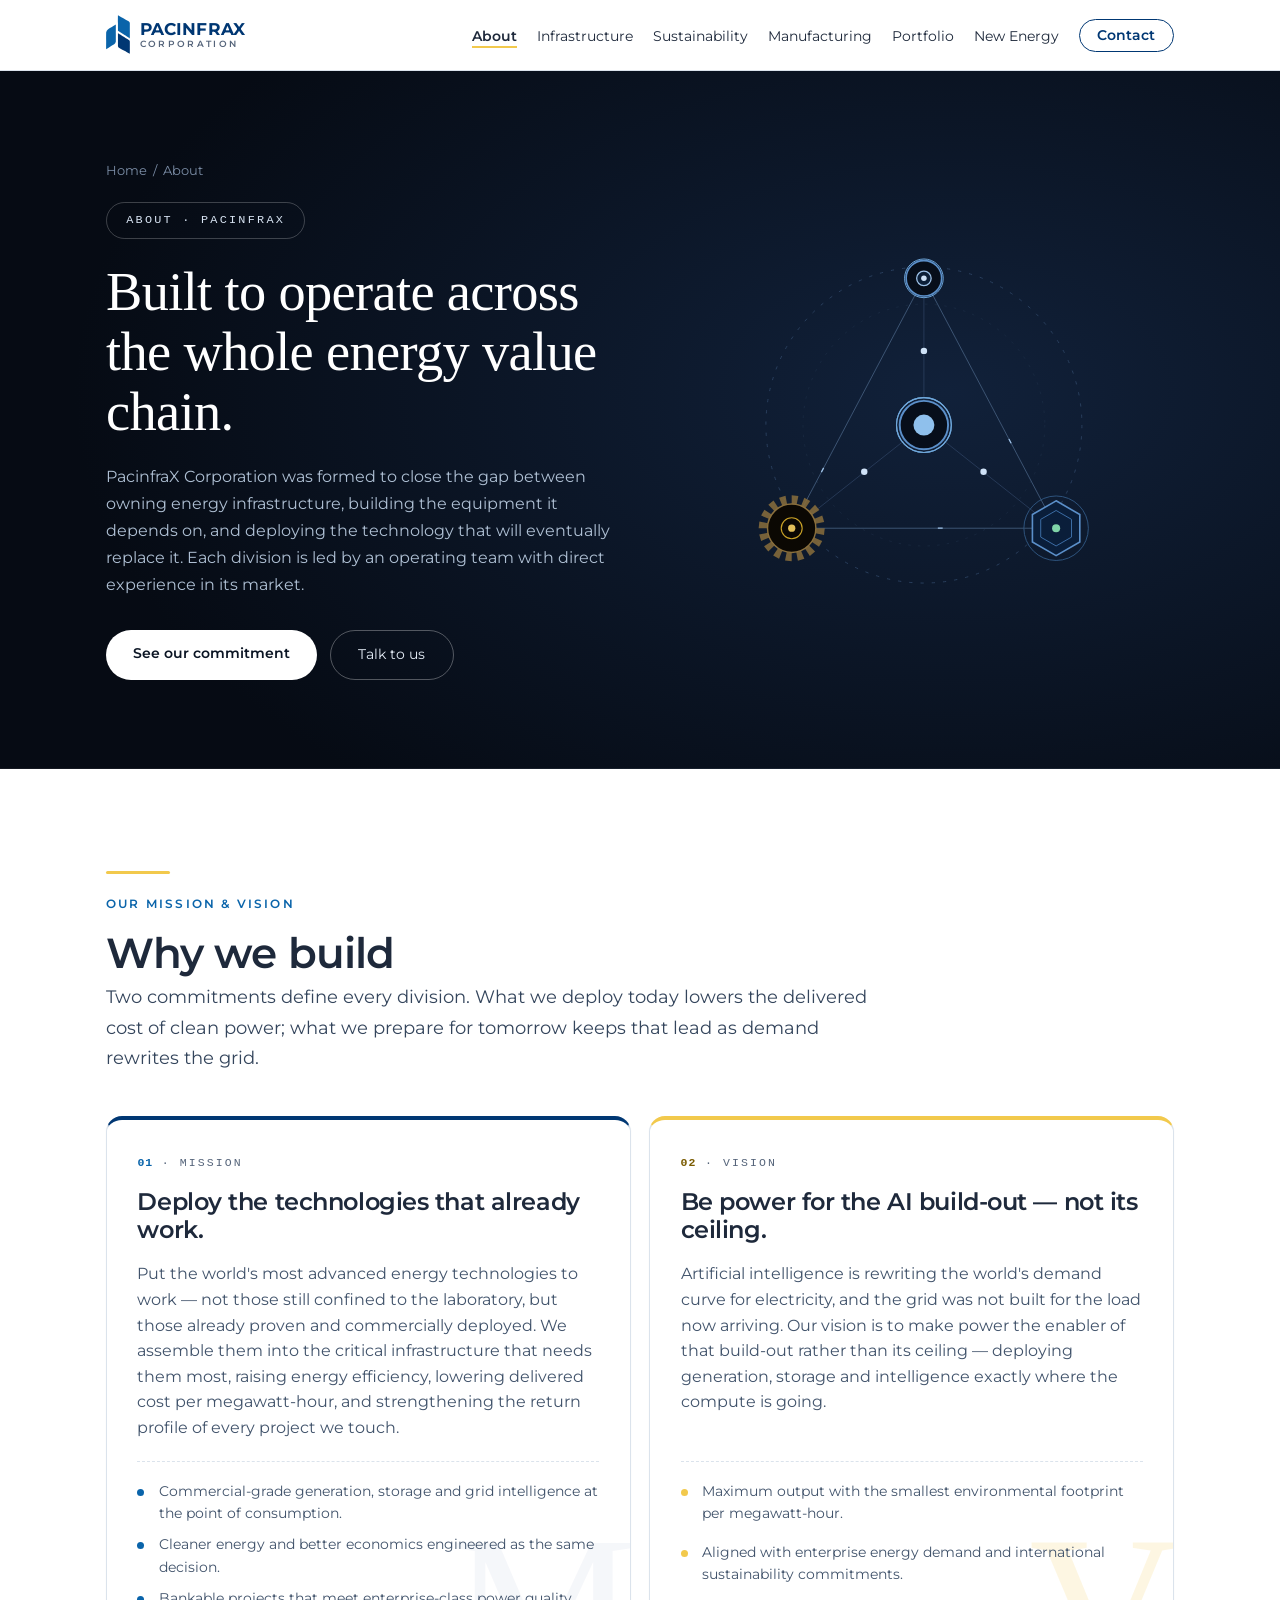
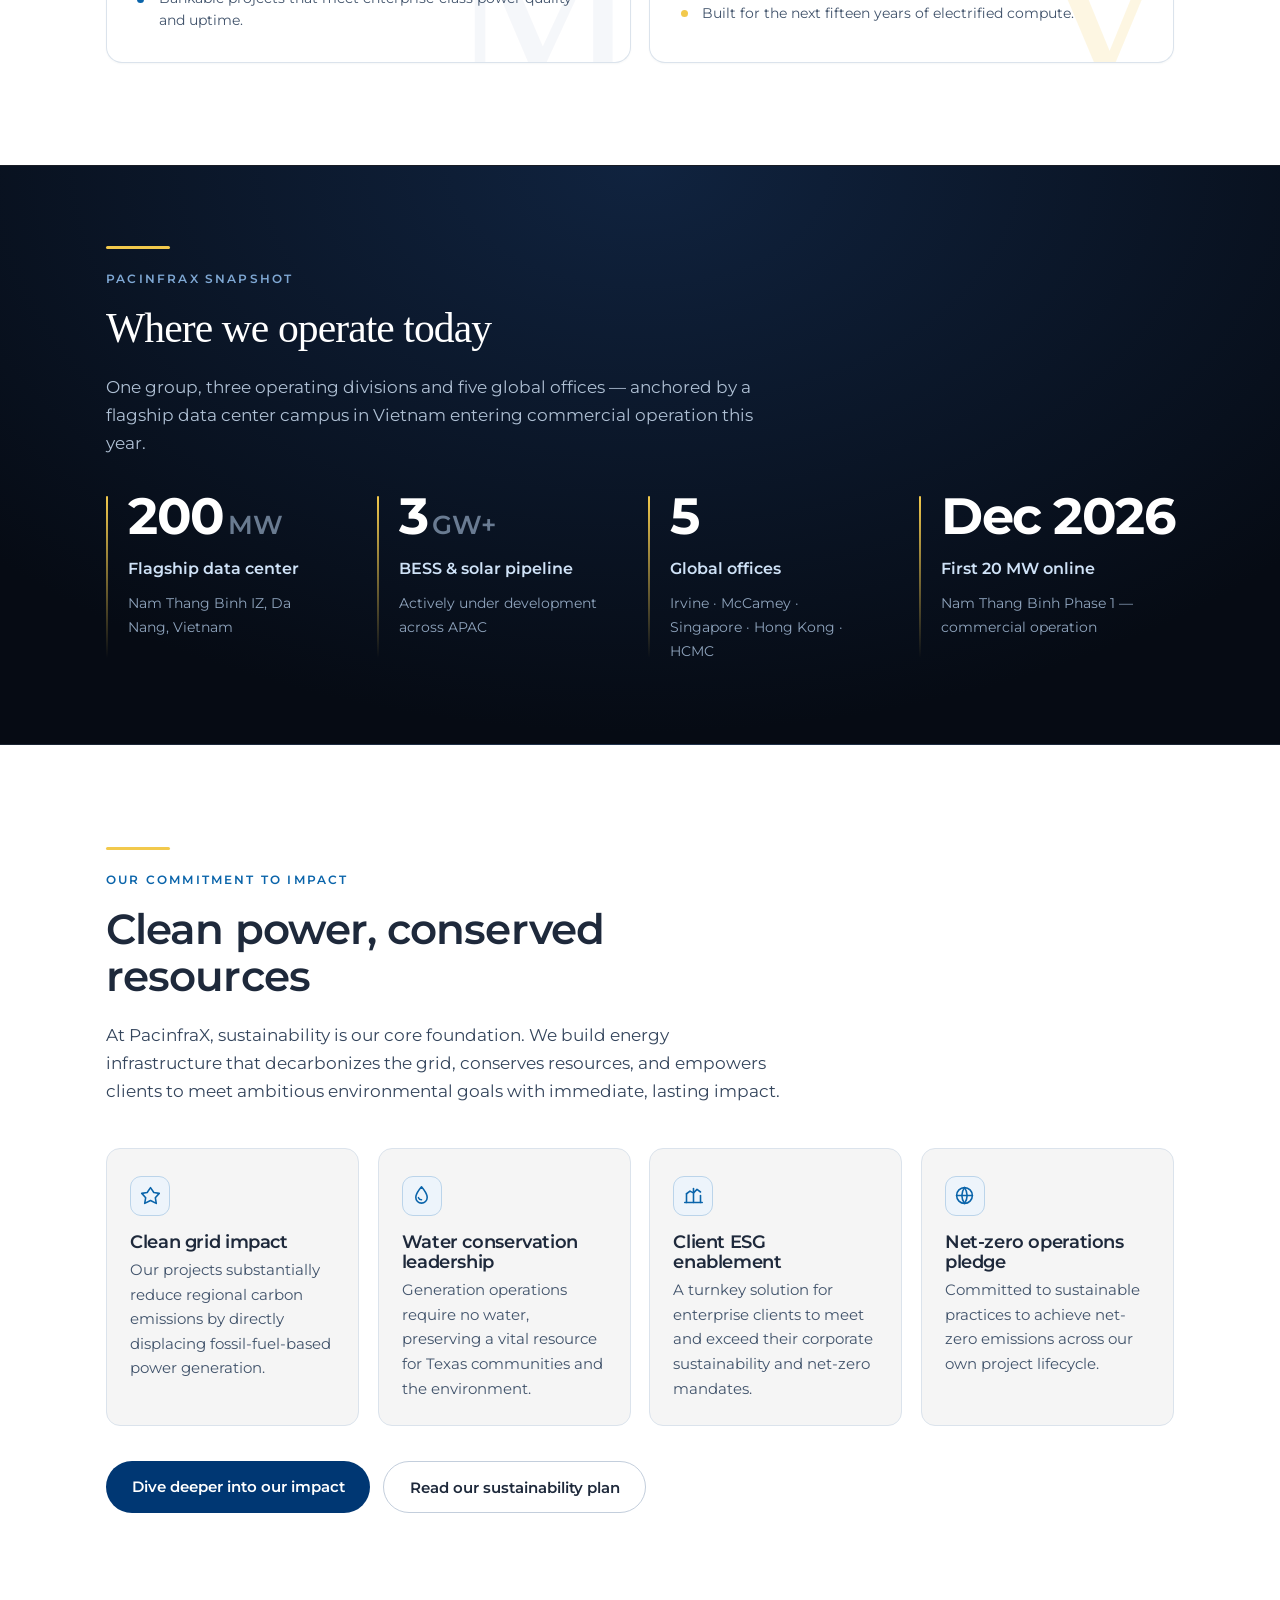
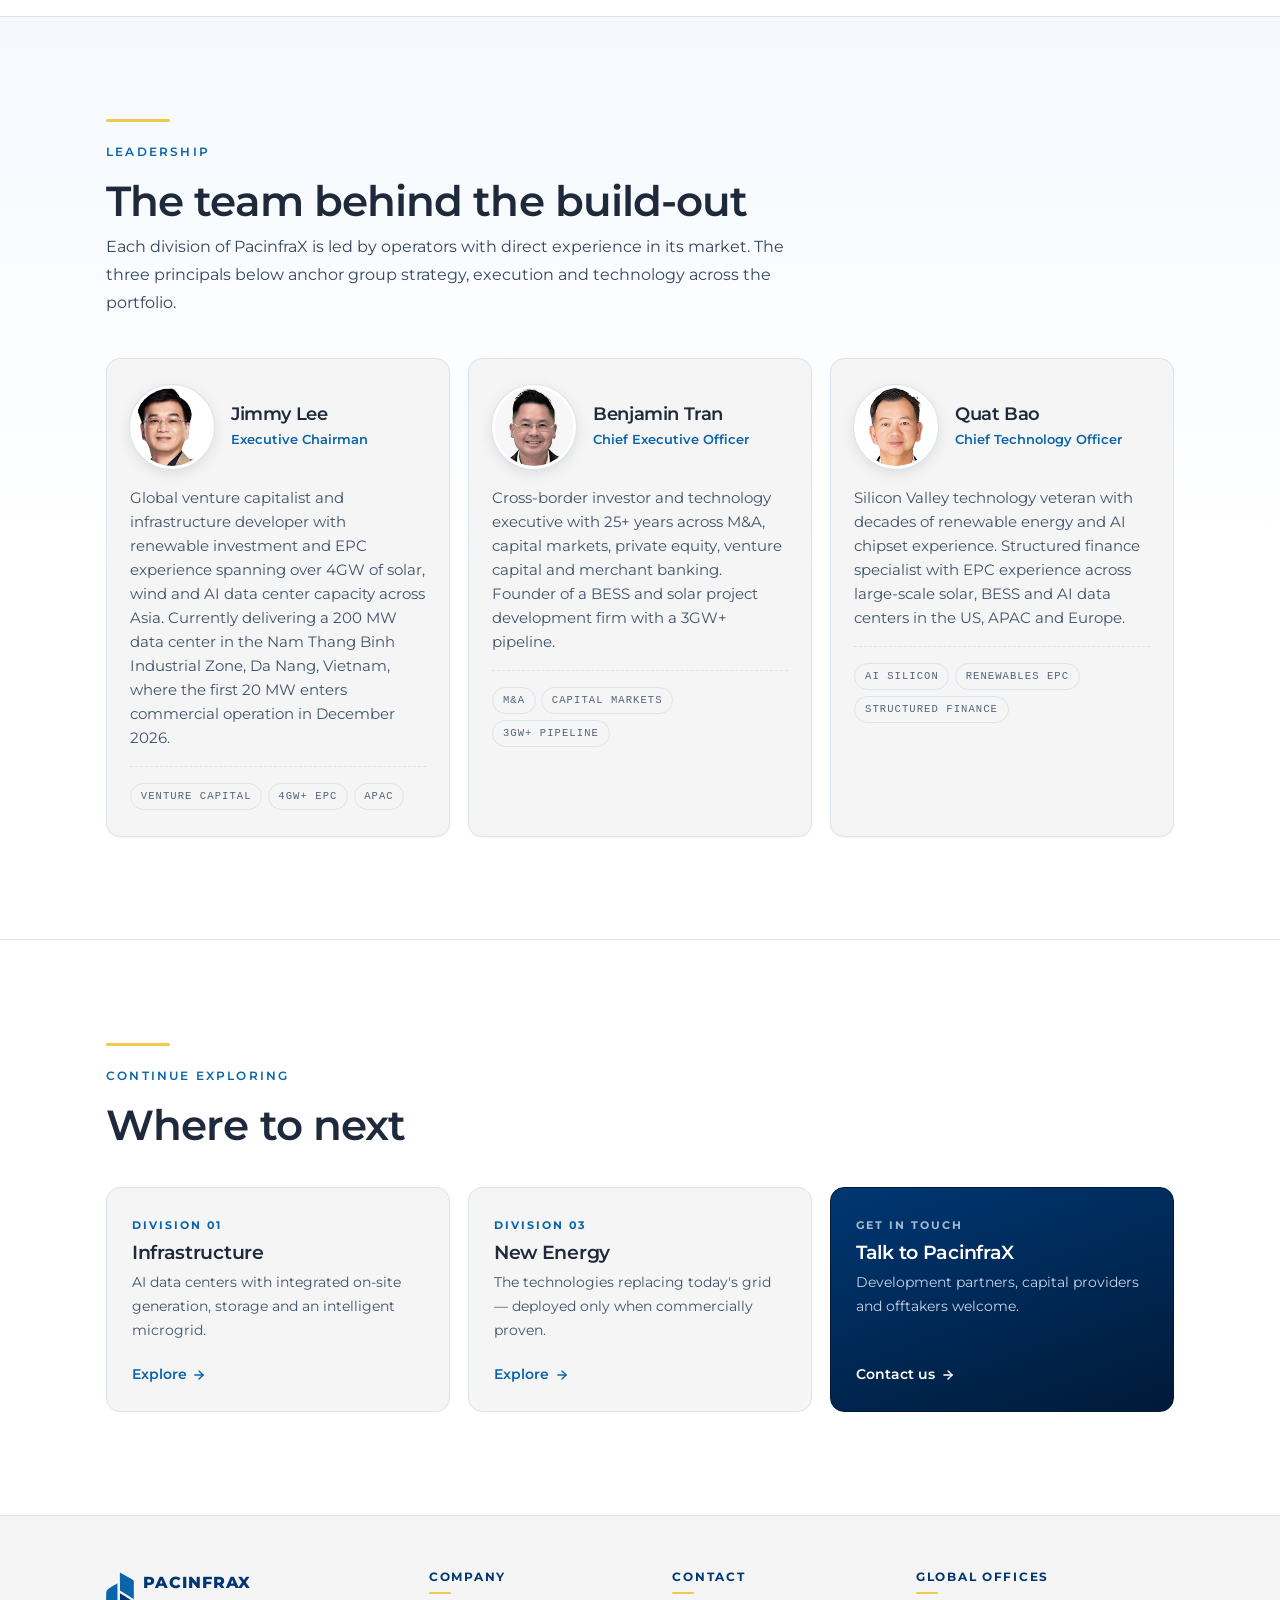
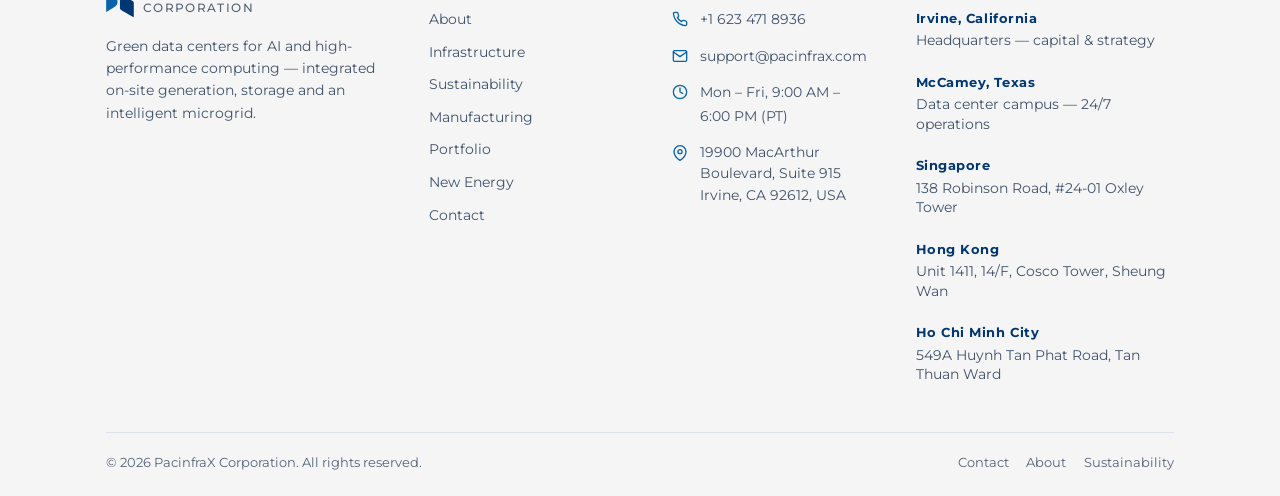
==== commit 059ac9aa: "Unify button and link fonts and refine page layouts" ====
--- a/about.html
+++ b/about.html
@@ -167,7 +167,7 @@
 
 
 <!-- ═══ SNAPSHOT · dark stat band ══════════════════════════════════════ -->
-<section class="section metric-dark" aria-label="PacinfraX at a glance">
+<section class="section metric-dark metric-dark--snapshot" aria-label="PacinfraX at a glance">
   <div class="wrap">
     <div class="gold-rule"></div>
     <div class="eyebrow">PacinfraX Snapshot</div>
--- a/styles.css
+++ b/styles.css
@@ -99,6 +99,12 @@
 
 img, svg { max-width: 100%; display: block; }
 a        { color: inherit; }
+
+/* Shared typography for links and button variants, including native controls. */
+a, button, .btn, .btn-light, .btn-ghost,
+input[type=button], input[type=submit], input[type=reset] {
+  font-family: var(--font-sans);
+}
 
 
 /* ==========================================================================
@@ -985,7 +991,6 @@
 .showcase-link {
   display: inline-flex; align-items: center; gap: .5rem;
   margin-top: 1.8rem; padding-bottom: .35rem;
-  font-family: ui-monospace, 'SFMono-Regular', 'Menlo', monospace;
   font-size: .86rem; text-decoration: none;
   border-bottom: 1px solid currentColor; transition: gap .25s;
 }
@@ -1129,7 +1134,6 @@
 .page-hero .btn-light {
   background: #FFFFFF; color: #0B1524;
   border-radius: 100px; padding: .78rem 1.7rem;
-  font-family: ui-monospace, 'SFMono-Regular', 'Menlo', monospace;
   font-size: .86rem; font-weight: 600; text-decoration: none;
   display: inline-block; transition: .2s;
 }
@@ -1137,7 +1141,6 @@
 .page-hero .btn-ghost {
   border: 1px solid rgba(255, 255, 255, .3); color: #E4ECF6;
   border-radius: 100px; padding: .78rem 1.7rem;
-  font-family: ui-monospace, 'SFMono-Regular', 'Menlo', monospace;
   font-size: .86rem; text-decoration: none; display: inline-block; transition: .2s;
 }
 .page-hero .btn-ghost:hover { border-color: #FFFFFF; }
@@ -1214,6 +1217,13 @@
 .metric-dark-item strong { display: block; color: #CFE2F7; font-weight: 600;
                            margin-top: .7rem; font-size: 1rem; }
 .metric-dark-item span   { display: block; color: #8FA4BD; font-size: .9rem; margin-top: .15rem; }
+
+.metric-dark--snapshot .metric-dark-grid { margin-top: 2rem; row-gap: .5rem; }
+.metric-dark--snapshot .metric-unit { display: inline; margin-top: 0; vertical-align: baseline; }
+.metric-dark--snapshot .metric-dark-item strong { margin-top: .4rem; }
+@media (max-width: 899px) {
+  .metric-dark--snapshot .metric-dark-grid { row-gap: 1.5rem; }
+}
 
 /* Align number / label / caption baselines across the 4 items */
 @media (min-width: 900px) {
@@ -1281,7 +1291,6 @@
 .cta-band .btn-light {
   background: #FFFFFF; color: #0B1524;
   border-radius: 100px; padding: .82rem 1.7rem;
-  font-family: ui-monospace, 'SFMono-Regular', 'Menlo', monospace;
   font-size: .88rem; font-weight: 600; text-decoration: none;
   display: inline-block; transition: background .2s, transform .2s;
 }
@@ -1289,7 +1298,6 @@
 .cta-band .btn-ghost {
   border: 1px solid rgba(255, 255, 255, .35); color: #E4ECF6;
   border-radius: 100px; padding: .82rem 1.7rem;
-  font-family: ui-monospace, 'SFMono-Regular', 'Menlo', monospace;
   font-size: .88rem; text-decoration: none; display: inline-block;
   transition: border-color .2s, color .2s, transform .2s;
 }
@@ -1362,7 +1370,6 @@
 }
 .project-link {
   display: inline-flex; align-items: center; gap: .45rem; margin-top: 1.1rem;
-  font-family: ui-monospace, 'SFMono-Regular', 'Menlo', monospace;
   font-size: .78rem; color: #9EC2E8; text-decoration: none;
   border-bottom: 1px solid currentColor; padding-bottom: .2rem; transition: gap .25s;
 }
@@ -1688,7 +1695,7 @@
   font-size: .82rem; font-weight: 700;
 }
 .service-pillar h3 { font-size: 1.18rem; line-height: 1.25; }
-.service-pillar > p { font-size: .94rem; margin-top: 0; margin-bottom: 1.2rem; }
+.service-pillar > p { font-size: .94rem; margin-top: 0; margin-bottom: calc(1.2rem - 20px); }
 
 .service-list { list-style: none; margin: 0; padding: 0; }
 .service-list li {
@@ -2653,6 +2660,20 @@
 .split .kpi-row > div { min-width: 0; }
 .split .kpi-row span { max-width: none; }
 
+#why-vietnam .split { align-items: stretch; }
+#why-vietnam .vietnam-metrics {
+  margin-top: 0;
+  grid-template-rows: repeat(2, 1fr);
+  align-items: stretch;
+}
+#why-vietnam .vietnam-metrics > div {
+  display: flex;
+  flex-direction: column;
+  justify-content: center;
+  align-items: center;
+  text-align: center;
+}
+
 /* ---- infrastructure / manufacturing hero stat band under dark band ----- */
 .dark-hero-stats {
   margin-top: -3.5rem; padding: 1.6rem 1.6rem; z-index: 3; position: relative;
